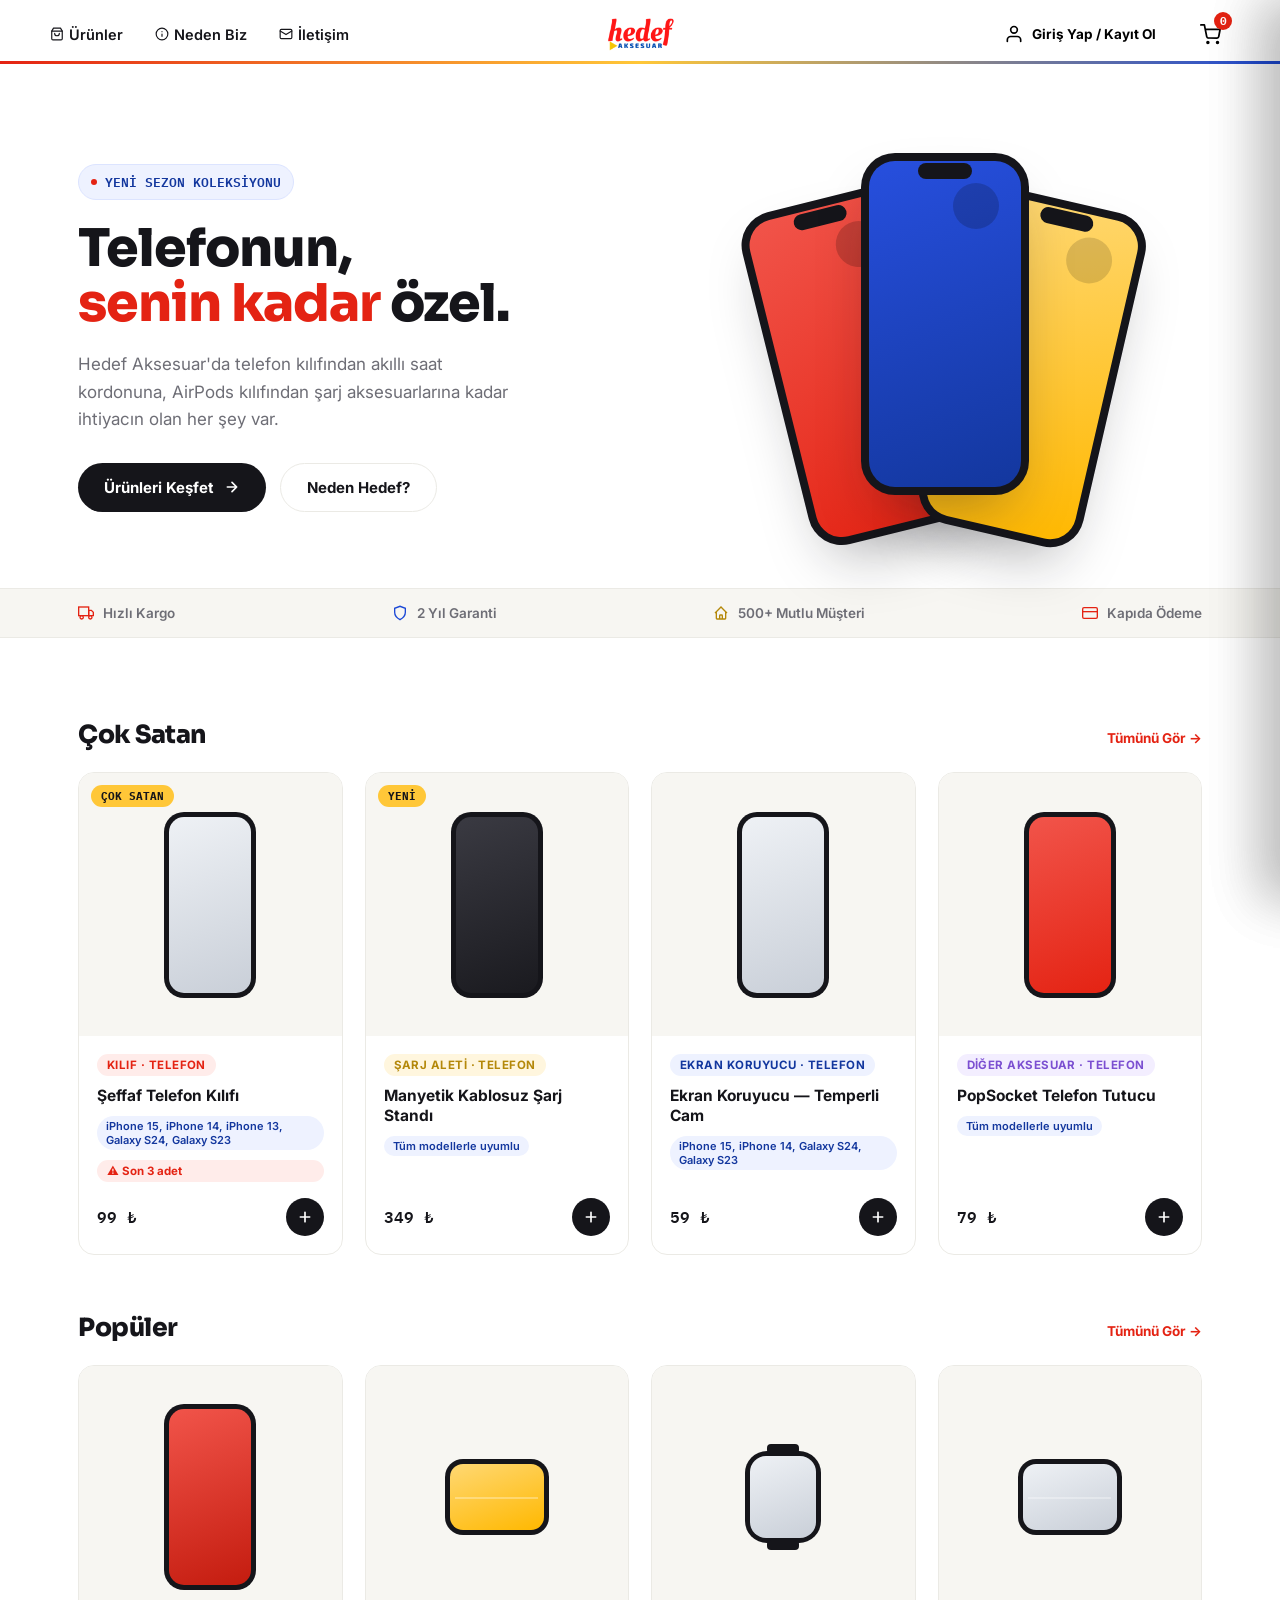
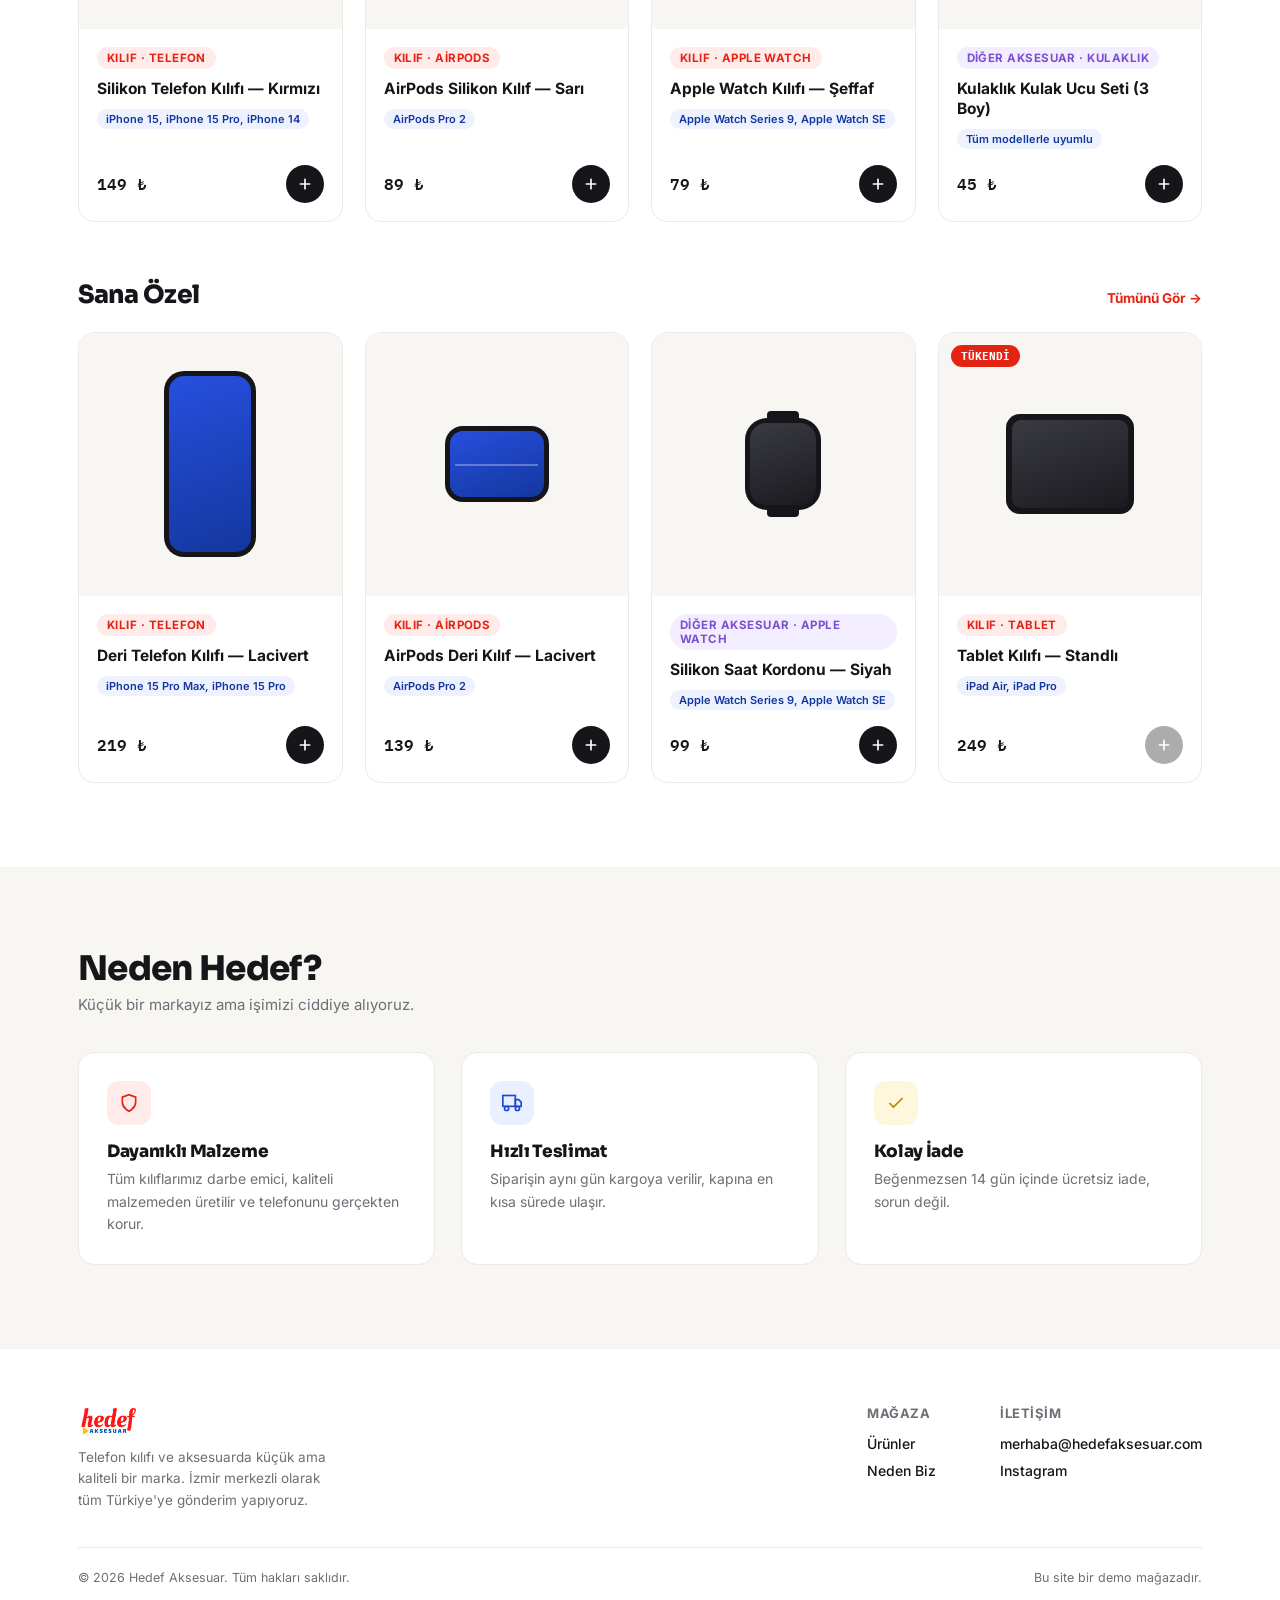
==== hedef-aksesuar-tekdosya.html @ 4c0db8dc "Hedef Aksesuar sitesi - ilk kayit" ====
<!DOCTYPE html>
<html lang="tr">
<head>
<meta charset="UTF-8">
<meta name="viewport" content="width=device-width, initial-scale=1.0">
<title>Hedef Aksesuar — Telefon Kılıfı ve Aksesuar</title>
<link rel="preconnect" href="https://fonts.googleapis.com">
<link rel="preconnect" href="https://fonts.gstatic.com" crossorigin>
<link href="https://fonts.googleapis.com/css2?family=Sora:wght@400;600;700;800&family=Inter:wght@400;500;600&family=IBM+Plex+Mono:wght@500;600&display=swap" rel="stylesheet">
<style>
  :root{
    --bg:#FFFFFF;
    --bg-soft:#F7F6F2;
    --ink:#15151A;
    --muted:#6E6E76;
    --line:#EBEAE5;
    --red:#E42313;
    --red-dark:#C41C0F;
    --blue:#1B48D6;
    --blue-dark:#13379E;
    --yellow:#FFC738;
    --radius:16px;
    --shadow: 0 10px 30px rgba(20,20,25,0.07);
  }
  *{box-sizing:border-box; margin:0; padding:0;}
  html{scroll-behavior:smooth; height:100%;}
  body{
    font-family:'Inter',sans-serif;
    color:var(--ink);
    background:var(--bg);
    -webkit-font-smoothing:antialiased;
    overflow-x:hidden;
    display:flex;
    flex-direction:column;
    min-height:100vh;
  }
  h1,h2,h3,.display{
    font-family:'Sora',sans-serif;
    font-weight:800;
    letter-spacing:-0.02em;
    line-height:1.05;
  }
  .mono{font-family:'IBM Plex Mono',monospace;}
  a{color:inherit; text-decoration:none;}
  img{display:block; max-width:100%;}
  button{font-family:inherit; cursor:pointer; border:none; background:none;}
  .wrap{max-width:1180px; margin:0 auto; padding:0 28px;}
  ::selection{background:var(--yellow); color:var(--ink);}

  /* focus visibility */
  a:focus-visible, button:focus-visible, input:focus-visible{
    outline:2px solid var(--blue);
    outline-offset:3px;
    border-radius:6px;
  }

  @media (prefers-reduced-motion: reduce){
    *{animation-duration:0.001ms !important; transition-duration:0.001ms !important;}
  }

  /* ---------- HEADER ---------- */
  header{
    position:sticky; top:0; z-index:60;
    background:rgba(255,255,255,0.86);
    backdrop-filter:blur(10px);
  }
  header::after{
    content:""; position:absolute; left:0; right:0; bottom:0; height:3px;
    background:linear-gradient(90deg, var(--red), var(--yellow), var(--blue));
    opacity:1; transition:opacity .3s ease; pointer-events:none;
  }
  header.scrolled::after{opacity:.2;}
  .nav{
    display:grid; grid-template-columns:1fr auto 1fr; align-items:center; column-gap:20px;
    padding:14px 0 10px;
  }
  .logo-mark{height:38px; width:auto;}
  .logo-link{display:flex; align-items:center; cursor:pointer; order:2; justify-self:center;}
  .nav-links{
    display:flex; align-items:center; gap:32px; font-weight:600; font-size:14.5px;
    order:1; justify-self:start;
  }
  .nav-links a{position:relative; padding:6px 0; color:var(--ink); display:flex; align-items:center;}
  .nav-links a::after{
    content:""; position:absolute; left:0; right:0; bottom:0; height:2px;
    background:var(--red); transform:scaleX(0); transform-origin:right;
    transition:transform .25s ease;
  }
  .nav-links a:hover::after{transform:scaleX(1); transform-origin:left;}
  .nav-right{display:flex; align-items:center; gap:18px; order:3; justify-self:end;}
  .icon-btn{
    position:relative; display:flex; align-items:center; justify-content:center;
    width:40px; height:40px; border-radius:50%;
    transition:background .2s ease;
  }
  .icon-btn:hover{background:var(--bg-soft);}
  .icon-btn.has-label{width:auto; border-radius:100px; padding:0 16px 0 12px; gap:8px;}
  #accountBtnLabel{font-size:13.5px; font-weight:700; white-space:nowrap;}
  #accountBtnLabel:empty{display:none;}
  .cart-count{
    position:absolute; top:-2px; right:-2px;
    background:var(--red); color:#fff; font-size:11px; font-weight:700;
    min-width:18px; height:18px; border-radius:50%;
    display:flex; align-items:center; justify-content:center;
    font-family:'IBM Plex Mono',monospace;
  }
  .burger{display:none;}

  /* ---------- HERO ---------- */
  .hero{
    padding:64px 0 40px;
    position:relative;
  }
  .hero .wrap{
    display:grid; grid-template-columns:1.05fr 0.95fr; gap:40px; align-items:center;
  }
  .eyebrow{
    display:inline-flex; align-items:center; gap:8px;
    font-family:'IBM Plex Mono',monospace; font-size:12.5px; font-weight:600;
    color:var(--blue-dark); background:#EEF2FF; border:1px solid #DCE4FF;
    padding:6px 12px; border-radius:100px; margin-bottom:22px;
  }
  .eyebrow .dot{width:6px; height:6px; border-radius:50%; background:var(--red);}
  .hero h1{font-size:52px; margin-bottom:20px;}
  .hero h1 .hl{color:var(--red);}
  .hero p.lead{
    font-size:17px; color:var(--muted); max-width:440px; margin-bottom:30px; line-height:1.6;
  }
  .btn{
    display:inline-flex; align-items:center; gap:10px;
    padding:14px 26px; border-radius:100px; font-weight:700; font-size:15px;
    transition:transform .18s ease, box-shadow .18s ease;
  }
  .btn-primary{background:var(--ink); color:#fff;}
  .btn-primary:hover{transform:translateY(-2px); box-shadow:var(--shadow);}
  .btn-ghost{background:transparent; color:var(--ink); border:1.5px solid var(--line);}
  .btn-ghost:hover{border-color:var(--ink);}
  .hero-ctas{display:flex; gap:14px; flex-wrap:wrap;}

  /* Signature: fanned phone mockups */
  .phone-stage{
    position:relative; height:420px; display:flex; align-items:center; justify-content:center;
  }
  .phone{
    position:absolute;
    width:168px; height:342px;
    border-radius:34px;
    background:var(--ink);
    padding:8px;
    box-shadow:0 30px 60px -20px rgba(20,20,25,0.35);
    transition:transform .4s ease;
  }
  .phone .screen{
    width:100%; height:100%; border-radius:26px;
    display:flex; align-items:center; justify-content:center;
    position:relative; overflow:hidden;
  }
  .phone .notch{
    position:absolute; top:10px; left:50%; transform:translateX(-50%);
    width:54px; height:16px; background:var(--ink); border-radius:10px; z-index:2;
  }
  .phone .cam{
    position:absolute; width:46px; height:46px; border-radius:50%;
    top:22px; right:22px;
  }
  .phone-1{transform:rotate(-14deg) translate(-92px, 6px); z-index:1;}
  .phone-2{transform:rotate(0deg) translate(0,-14px); z-index:3;}
  .phone-3{transform:rotate(13deg) translate(92px, 10px); z-index:1;}
  .phone-stage:hover .phone-1{transform:rotate(-18deg) translate(-100px, 0px);}
  .phone-stage:hover .phone-3{transform:rotate(17deg) translate(100px, 4px);}
  .p1 .screen{background:linear-gradient(160deg,#F1544A,var(--red));}
  .p2 .screen{background:linear-gradient(160deg,#274FDE,var(--blue-dark));}
  .p3 .screen{background:linear-gradient(160deg,#FFD873,#FFB800);}
  .p1 .cam{background:rgba(0,0,0,0.18);}
  .p2 .cam{background:rgba(0,0,0,0.18);}
  .p3 .cam{background:rgba(0,0,0,0.14);}

  /* ---------- STRIP ---------- */
  .strip{
    border-top:1px solid var(--line); border-bottom:1px solid var(--line);
    background:var(--bg-soft);
  }
  .strip .wrap{
    display:flex; justify-content:space-between; padding:16px 28px; flex-wrap:wrap; gap:12px;
  }
  .strip-item{
    display:flex; align-items:center; gap:9px; font-size:13.5px; font-weight:600; color:var(--muted);
  }
  .strip-item svg{flex-shrink:0;}
  .strip-item:nth-child(1) svg{color:var(--red);}
  .strip-item:nth-child(2) svg{color:var(--blue);}
  .strip-item:nth-child(3) svg{color:#B4880A;}
  .strip-item:nth-child(4) svg{color:var(--red);}

  /* ---------- PRODUCTS ---------- */
  .section{padding:84px 0;}
  .section-head{
    display:flex; justify-content:space-between; align-items:flex-end; margin-bottom:38px; gap:20px; flex-wrap:wrap;
  }
  .section-head h2{font-size:34px;}
  .section-head p{color:var(--muted); font-size:15px; max-width:420px; margin-top:8px;}

  .featured-row{margin-bottom:60px;}
  .featured-row:last-child{margin-bottom:0;}
  .featured-row-head{
    display:flex; justify-content:space-between; align-items:baseline; margin-bottom:24px;
  }
  .featured-row-head h2{font-size:25px;}
  .see-all-btn{
    font-weight:700; font-size:13.5px; color:var(--red); white-space:nowrap; transition:opacity .15s ease;
  }
  .see-all-btn:hover{opacity:0.7;}

  .filter-open-btn{
    display:inline-flex; align-items:center; gap:8px; padding:11px 20px; border-radius:100px;
    border:1.5px solid var(--line); background:#fff; font-weight:700; font-size:13.5px; color:var(--ink);
    transition:all .18s ease; white-space:nowrap;
  }
  .filter-open-btn:hover{border-color:var(--ink);}
  .filter-open-btn.active{border-color:var(--red); color:var(--red);}
  .filter-badge{
    background:var(--red); color:#fff; font-size:10.5px; font-weight:700; min-width:16px; height:16px;
    border-radius:50%; display:flex; align-items:center; justify-content:center; padding:0 3px;
  }

  .filter-section-label{
    font-size:12px; font-weight:700; color:var(--muted); text-transform:uppercase; letter-spacing:.04em;
    margin:22px 0 12px;
  }
  .filter-section-label:first-child{margin-top:0;}
  .chip-row{display:flex; flex-wrap:wrap; gap:9px;}
  .chip{
    padding:9px 16px; border-radius:100px; border:1.5px solid var(--line); font-size:13px; font-weight:600;
    color:var(--ink); transition:all .15s ease; background:#fff;
  }
  .chip:hover{border-color:var(--red);}
  .chip.active{background:var(--red); color:#fff; border-color:var(--red);}

  .compat-badge{
    font-size:11px; font-weight:600; color:var(--blue-dark); background:#EEF2FF;
    padding:3px 9px; border-radius:100px; display:inline-block; width:fit-content;
  }

  .grid-empty{
    grid-column:1/-1; text-align:center; padding:60px 20px; color:var(--muted);
    display:flex; flex-direction:column; align-items:center; gap:14px;
  }
  .grid-empty svg{color:var(--line);}
  .grid-empty p{font-size:14.5px; max-width:280px;}
  .grid-empty button{
    font-weight:700; font-size:13.5px; color:var(--red); text-decoration:underline;
  }

  .shop-layout{
    display:grid; grid-template-columns:240px 1fr; gap:32px; align-items:start; margin-top:30px;
  }
  .pagination{
    display:flex; align-items:center; justify-content:center; gap:8px; margin-top:48px; flex-wrap:wrap;
  }
  .page-btn{
    min-width:38px; height:38px; padding:0 8px; border-radius:100px; border:1.5px solid var(--line);
    background:#fff; color:var(--ink); font-weight:700; font-size:13.5px; font-family:'IBM Plex Mono',monospace;
    display:flex; align-items:center; justify-content:center; transition:all .15s ease;
  }
  .page-btn:hover:not(:disabled){border-color:var(--ink);}
  .page-btn.active{background:var(--red); color:#fff; border-color:var(--red); cursor:default;}
  .page-btn:disabled{opacity:.35; cursor:not-allowed;}
  .page-dots{color:var(--muted); font-size:13px; padding:0 6px; font-family:'IBM Plex Mono',monospace;}
  .cat-sidebar{
    border:1px solid var(--line); border-radius:var(--radius); padding:6px;
    position:sticky; top:88px;
  }
  .cat-all-btn{
    display:block; width:100%; text-align:left; padding:14px 14px; font-weight:700; font-size:14px;
    border-bottom:1px solid var(--line); border-radius:10px 10px 0 0;
  }
  .cat-all-btn:hover{color:var(--red);}
  .cat-all-btn.active{color:var(--red);}
  .cat-group{border-bottom:1px solid var(--line);}
  .cat-group:last-child{border-bottom:none;}
  .cat-group-head{
    display:flex; align-items:center; justify-content:space-between; width:100%;
    padding:14px 14px; font-weight:700; font-size:14px; text-align:left; transition:color .15s ease;
  }
  .cat-group-head:hover{color:var(--red);}
  .cat-group-head svg{transition:transform .2s ease; flex-shrink:0; color:var(--muted);}
  .cat-group.open .cat-group-head svg{transform:rotate(180deg);}
  .cat-group.brand-active .cat-group-head{color:var(--red);}
  .cat-subs{max-height:0; overflow:hidden; transition:max-height .28s ease;}
  .cat-group.open .cat-subs{max-height:280px;}
  .cat-sub-item{
    display:block; width:100%; text-align:left; padding:9px 14px 9px 26px; font-size:13.5px;
    color:var(--muted); transition:all .15s ease;
  }
  .cat-sub-item:hover{color:var(--ink); background:var(--bg-soft);}
  .cat-sub-item.active{color:var(--red); font-weight:700; background:#FFECEA;}

  .grid{
    display:grid; grid-template-columns:repeat(3, 1fr); gap:22px;
  }
  .featured-grid{grid-template-columns:repeat(4, 1fr);}

  /* ---------- ADMIN PANEL ---------- */
  .admin-login-screen{
    min-height:100vh; display:flex; align-items:center; justify-content:center; background:var(--bg-soft);
  }
  .admin-login-card{
    background:#fff; border:1px solid var(--line); border-radius:var(--radius); padding:36px;
    width:340px; max-width:90vw; box-shadow:var(--shadow); text-align:center;
  }
  .admin-login-card h2{font-size:22px; margin-bottom:10px;}
  .admin-login-card p{font-size:13.5px; color:var(--muted); margin-bottom:18px;}
  .admin-input{
    width:100%; padding:12px 14px; border-radius:10px; border:1.5px solid var(--line);
    font-family:inherit; font-size:14px; color:var(--ink); background:#fff;
  }
  .admin-input:focus{outline:none; border-color:var(--ink);}

  .admin-topbar{
    background:var(--ink); color:#fff; padding:18px 0; margin-bottom:28px;
  }
  .admin-topbar-inner{display:flex; justify-content:space-between; align-items:center;}
  .admin-title{font-family:'Sora',sans-serif; font-weight:700; font-size:18px;}
  .admin-title span{font-weight:400; color:#a7a7b0; font-size:14px; margin-left:8px;}
  .admin-topbar .btn-ghost{border-color:rgba(255,255,255,0.3); color:#fff;}
  .admin-topbar .btn-ghost:hover{border-color:#fff;}

  .admin-tabs{
    display:flex; gap:10px; flex-wrap:wrap; margin-bottom:28px; border-bottom:1px solid var(--line); padding-bottom:16px;
  }
  .admin-tab-btn{
    display:inline-flex; align-items:center; gap:7px;
    padding:11px 18px; border-radius:100px; font-weight:600; font-size:14px; color:var(--muted);
    border:1.5px solid var(--line); transition:all .15s ease;
  }
  .admin-tab-btn:hover{color:var(--ink); border-color:var(--ink);}
  .admin-tab-btn.active{background:var(--ink); color:#fff; border-color:var(--ink);}

  .admin-panel{padding-bottom:60px;}
  .admin-panel-head{display:flex; justify-content:space-between; align-items:center; margin-bottom:20px;}
  .admin-panel-head h3{font-size:20px;}
  .muted-count{color:var(--muted); font-weight:500; font-size:14px;}
  .muted-note{color:var(--muted); font-size:14px; margin-bottom:16px; line-height:1.65;}

  .stat-grid{display:grid; grid-template-columns:repeat(4,1fr); gap:18px; margin-bottom:28px;}
  .stat-card{
    background:#fff; border:1px solid var(--line); border-radius:var(--radius); padding:22px;
    position:relative; overflow:hidden;
  }
  .stat-card::before{content:""; position:absolute; top:0; left:0; right:0; height:4px; background:var(--line);}
  .stat-card:nth-child(1)::before{background:var(--blue);}
  .stat-card:nth-child(2)::before{background:var(--yellow);}
  .stat-card:nth-child(3)::before{background:var(--red);}
  .stat-card.warn::before{background:var(--red);}
  .stat-card .stat-label{font-size:13px; color:var(--muted); font-weight:600; text-transform:uppercase; letter-spacing:.03em;}
  .stat-card .stat-value{font-family:'IBM Plex Mono',monospace; font-size:31px; font-weight:600; margin-top:8px;}
  .stat-card.warn .stat-value{color:var(--red);}

  .admin-card{
    background:#fff; border:1px solid var(--line); border-radius:var(--radius); padding:26px; margin-bottom:22px;
  }
  .admin-card h3{font-size:18px; margin-bottom:16px;}
  .admin-two-col{display:grid; grid-template-columns:1fr 1fr; gap:22px;}

  .admin-table-wrap{overflow-x:auto;}

  .stock-card{
    background:#fff; border:1px solid var(--line); border-radius:14px; padding:16px 18px; margin-bottom:12px;
    transition:border-color .15s ease;
  }
  .stock-card:hover{border-color:#DCE4FF;}
  .stock-card-head{display:flex; align-items:center; gap:14px; flex-wrap:wrap;}
  .stock-card-head.clickable{cursor:pointer;}
  .stock-card-thumb{
    width:42px; height:42px; border-radius:9px; background:var(--bg-soft); display:flex; align-items:center;
    justify-content:center; overflow:hidden; font-size:18px; flex-shrink:0;
  }
  .stock-card-thumb img{width:100%; height:100%; object-fit:cover;}
  .stock-card-name{font-weight:700; font-size:14px; flex:1; min-width:160px;}
  .stock-chevron{color:var(--muted); transition:transform .2s ease; flex-shrink:0;}
  .stock-chevron.open{transform:rotate(180deg); color:var(--blue);}
  .stock-variant-section{
    max-height:0; overflow:hidden; transition:max-height .3s ease;
    margin-top:0; padding-top:0; border-top:none;
  }
  .stock-variant-section.open{max-height:1400px; margin-top:16px; padding-top:16px; border-top:1px solid var(--line);}
  .stock-grid-wrap{display:grid; grid-template-columns:1fr 1fr; gap:24px;}
  .stock-grid-block{min-width:0;}
  .stock-variant-group-label{font-size:12px; font-weight:700; color:var(--ink); margin:0 0 10px;}
  .stock-grid{background:var(--bg-soft); border-radius:10px; padding:6px 12px;}
  .stock-grid-row{
    display:grid; grid-template-columns:1fr auto 64px; align-items:center; gap:10px;
    padding:9px 0; border-bottom:1px solid var(--line);
  }
  .stock-grid-row:last-child{border-bottom:none;}
  .stock-grid-label{display:flex; align-items:center; gap:8px; font-size:13.5px; font-weight:600;}
  .stock-grid-label .tag-chip-dot{width:12px; height:12px; border-radius:50%; flex-shrink:0; border:1px solid rgba(0,0,0,.1);}
  .stock-grid-input{
    width:64px; padding:6px 8px; border-radius:8px; border:1.5px solid var(--line); font-family:'IBM Plex Mono',monospace;
    font-size:13px; text-align:center; background:#fff; transition:border-color .15s ease;
  }
  .stock-grid-input:focus{outline:none; border-color:var(--blue);}
  @media (max-width:700px){ .stock-grid-wrap{grid-template-columns:1fr;} }
  .stock-matrix-wrap{overflow-x:auto; background:var(--bg-soft); border-radius:10px; padding:4px 12px;}
  .stock-matrix{border-collapse:collapse; width:100%; font-size:13px;}
  .stock-matrix th, .stock-matrix td{padding:9px 10px; border-bottom:1px solid var(--line); text-align:center; white-space:nowrap;}
  .stock-matrix th{color:var(--muted); font-weight:700; font-size:11px; text-transform:uppercase; letter-spacing:.03em;}
  .stock-matrix td:first-child, .stock-matrix th:first-child{text-align:left; position:sticky; left:0; background:var(--bg-soft); font-weight:700; font-size:13.5px;}
  .stock-matrix tbody tr:last-child td{border-bottom:none;}
  .stock-matrix tfoot td{font-weight:700; border-top:1.5px solid var(--line); border-bottom:none; padding-top:11px;}
  .stock-matrix-input{
    width:60px; padding:6px 6px; border-radius:8px; border:1.5px solid var(--line); font-family:'IBM Plex Mono',monospace;
    font-size:12.5px; text-align:center; background:#fff; transition:border-color .15s ease;
  }
  .stock-matrix-input:focus{outline:none; border-color:var(--blue);}
  .stock-col-dot{width:10px; height:10px; border-radius:50%; display:inline-block; margin-right:6px; border:1px solid rgba(0,0,0,.1); vertical-align:-1px;}
  .stock-matrix-note{font-size:12.5px; color:var(--muted); margin-top:10px;}
  .admin-table{width:100%; border-collapse:collapse; font-size:14.5px;}
  .admin-table th{
    text-align:left; padding:12px; color:var(--muted); font-weight:700; font-size:12px;
    text-transform:uppercase; letter-spacing:.03em; border-bottom:1.5px solid var(--line); white-space:nowrap;
  }
  .admin-table td{padding:14px 12px; border-bottom:1px solid var(--line); vertical-align:middle;}
  .admin-thumb{
    width:44px; height:44px; border-radius:8px; background:var(--bg-soft); display:flex; align-items:center; justify-content:center; overflow:hidden; font-size:18px;
  }
  .admin-thumb img{width:100%; height:100%; object-fit:cover;}
  .admin-action-btn{
    display:inline-flex; align-items:center; gap:5px; padding:8px 13px; border-radius:8px; font-size:13px; font-weight:700;
    border:1.5px solid var(--line); color:var(--ink); margin-right:6px; background:#fff; white-space:nowrap;
  }
  .admin-action-btn:hover{border-color:var(--ink); background:var(--bg-soft);}
  .admin-action-btn.danger{color:var(--red); border-color:#FFD4CE;}
  .admin-action-btn.danger:hover{background:#FFECEA; border-color:var(--red);}
  .admin-btn-icon{
    width:30px; height:30px; border-radius:8px; display:inline-flex; align-items:center; justify-content:center;
    border:1.5px solid var(--line); color:var(--muted); transition:all .15s ease; margin-right:4px;
  }
  .admin-btn-icon:hover{border-color:var(--ink); color:var(--ink);}
  .admin-btn-icon.danger:hover{border-color:var(--red); color:var(--red); background:#FFECEA;}
  .qty-inline{display:flex; align-items:center; gap:6px;}
  .qty-inline .qty-btn{width:24px; height:24px; border-radius:6px; border:1.5px solid var(--line);}
  .stock-badge{
    font-family:'IBM Plex Mono',monospace; font-weight:600; font-size:12.5px; padding:3px 9px; border-radius:100px;
  }
  .stock-ok{background:#EAF7EC; color:#1E7B34;}
  .stock-low{background:#FFF6DE; color:#B4880A;}
  .stock-out{background:#FFECEA; color:var(--red);}
  .warn-badge{
    display:inline-flex; align-items:center; gap:5px; font-size:11.5px; font-weight:700; color:var(--red);
    background:#FFECEA; padding:4px 10px; border-radius:100px;
  }

  .admin-form-row{display:flex; gap:10px; margin-top:14px; flex-wrap:wrap;}
  .admin-form-row .admin-input{flex:1; min-width:140px;}
  .admin-form{
    background:var(--bg-soft); border:1px solid var(--line); border-radius:var(--radius); padding:24px; margin-bottom:22px;
  }
  .admin-form-grid{display:grid; grid-template-columns:1fr 1fr; gap:14px; margin-bottom:14px;}
  .admin-form label{font-size:12.5px; font-weight:700; color:var(--muted); display:block; margin-bottom:6px; text-transform:uppercase; letter-spacing:.03em;}
  .admin-form-actions{display:flex; gap:10px; margin-top:6px;}

  .tag-input-box{
    border:1.5px solid var(--line); border-radius:10px; padding:10px 12px; background:#fff;
  }
  .tag-chip-row{display:flex; flex-wrap:wrap; gap:8px;}
  .tag-chip-row:not(:empty){margin-bottom:8px;}
  .tag-chip{
    display:inline-flex; align-items:center; gap:7px; background:var(--bg-soft); border-radius:100px;
    padding:6px 6px 6px 13px; font-size:13px; font-weight:600;
  }
  .tag-chip-dot{width:12px; height:12px; border-radius:50%; border:1px solid rgba(0,0,0,.12); flex-shrink:0;}
  .tag-chip button{
    width:19px; height:19px; border-radius:50%; display:flex; align-items:center; justify-content:center;
    color:var(--muted); font-size:11px; transition:all .15s ease;
  }
  .tag-chip button:hover{background:var(--red); color:#fff;}
  .variant-chip{gap:6px;}
  .model-chip-added{background:#EEF2FF; border:1px solid #DCE4FF;}
  .model-chip-available{background:#fff;}
  .model-chip-available:hover{background:var(--bg-soft); border-color:var(--ink);}
  .model-stock-input{display:inline-flex; align-items:center;}
  .model-stock-input input{
    width:46px; padding:3px 5px; border-radius:6px; border:1px solid var(--line); font-size:11.5px;
    font-family:'IBM Plex Mono',monospace; text-align:center; background:#fff;
  }
  .model-stock-input input:focus{outline:none; border-color:var(--blue);}
  .variant-photo-btn{
    width:22px; height:22px; border-radius:50%; display:inline-flex; align-items:center; justify-content:center;
    color:var(--muted); font-size:11px; transition:all .15s ease; background:transparent;
  }
  .variant-photo-btn:hover{background:var(--blue); color:#fff;}
  .variant-photo-btn.has-photo{background:#EAF7EC; color:#1E7B34;}
  .variant-photo-btn.has-photo:hover{background:var(--blue); color:#fff;}

  .barcode-grid{display:flex; flex-wrap:wrap; gap:14px;}
  .barcode-card{
    border:1.5px solid var(--line); border-radius:12px; padding:12px 14px; background:#fff;
    display:flex; flex-direction:column; align-items:center; gap:8px; min-width:180px;
  }
  .barcode-label{font-size:12px; font-weight:700; color:var(--ink); text-align:center;}
  .barcode-manual-tag{
    display:inline-block; font-size:10px; font-weight:700; color:#1E7B34; background:#EAF7EC;
    padding:2px 7px; border-radius:100px; text-transform:uppercase; letter-spacing:.02em;
  }
  .tag-input-field{
    width:100%; border:none; outline:none; font-family:inherit; font-size:14.5px; padding:4px 2px; background:transparent;
  }

  .category-row, .brand-row, .tier-row, .dealer-row{
    display:flex; align-items:center; justify-content:space-between; padding:14px 0; border-bottom:1px solid var(--line); font-size:14.5px;
  }
  .category-row:last-child, .brand-row:last-child, .tier-row:last-child, .dealer-row:last-child{border-bottom:none;}
  .brand-models{padding:10px 0 4px 4px; margin-top:10px; border-top:1px dashed var(--line);}
  .brand-model-chip{
    display:inline-flex; align-items:center; gap:6px; background:var(--bg-soft); border-radius:100px;
    padding:6px 6px 6px 13px; font-size:12.5px; margin:4px 7px 4px 0; font-weight:600;
  }
  .chip-remove-btn{
    width:18px; height:18px; border-radius:50%; display:inline-flex; align-items:center; justify-content:center;
    color:var(--muted); font-size:11px; transition:all .15s ease;
  }
  .chip-remove-btn:hover{background:var(--red); color:#fff;}


  .order-card{border:1px solid var(--line); border-radius:14px; padding:18px; margin-bottom:14px;}
  .order-head{display:flex; justify-content:space-between; align-items:flex-start; margin-bottom:14px; flex-wrap:wrap; gap:8px;}
  .order-id{font-family:'IBM Plex Mono',monospace; font-weight:700; font-size:14px;}
  .order-customer{font-size:13px; color:var(--muted); margin-top:3px;}
  .order-items{font-size:13px; color:var(--muted); margin-bottom:14px;}
  .status-stepper{display:flex; align-items:center; gap:6px; flex-wrap:wrap;}
  .status-step{
    padding:7px 14px; border-radius:100px; font-size:12px; font-weight:700; border:1.5px solid var(--line); color:var(--muted);
    cursor:pointer; transition:all .15s ease;
  }
  .status-step.done{background:var(--ink); color:#fff; border-color:var(--ink);}
  .status-step.current{background:var(--red); color:#fff; border-color:var(--red);}

  @media (max-width:900px){
    .stat-grid{grid-template-columns:repeat(2,1fr);}
    .admin-two-col{grid-template-columns:1fr;}
    .admin-form-grid{grid-template-columns:1fr;}
  }

  /* ---------- AUTH / PROFILE ---------- */
  .auth-tabs{display:flex; gap:8px;}
  #profileView label{font-size:12px; font-weight:700; color:var(--muted); text-transform:uppercase; letter-spacing:.03em; display:block; margin-bottom:6px;}

  .profile-header{display:flex; align-items:center; gap:20px; margin-bottom:32px; padding-bottom:26px; border-bottom:1px solid var(--line);}
  .profile-avatar{
    width:76px; height:76px; border-radius:50%; background:linear-gradient(135deg, #FFE8D6, #FFF6DE); display:flex; align-items:center; justify-content:center;
    overflow:hidden; font-size:27px; font-weight:700; color:var(--red); position:relative; flex-shrink:0; font-family:'Sora',sans-serif;
  }
  .profile-avatar img{width:100%; height:100%; object-fit:cover;}
  .profile-avatar-edit{
    position:absolute; bottom:-2px; right:-2px; width:26px; height:26px; border-radius:50%; background:var(--ink); color:#fff;
    display:flex; align-items:center; justify-content:center; cursor:pointer; border:2px solid #fff;
  }
  .profile-name{font-family:'Sora',sans-serif; font-size:21px; font-weight:800;}
  .profile-role-badge{display:inline-block; margin-top:6px; font-size:12px; font-weight:700; padding:4px 11px; border-radius:100px; background:var(--bg-soft); color:var(--muted);}
  .profile-role-badge.admin{background:#FFECEA; color:var(--red);}

  .profile-layout{display:grid; grid-template-columns:230px 1fr; gap:36px; align-items:start;}
  .profile-menu{display:flex; flex-direction:column; gap:3px;}
  .profile-menu-item{
    display:flex; align-items:center; gap:11px; padding:12px 14px; border-radius:10px; font-size:14.5px; font-weight:600;
    color:var(--muted); text-align:left; width:100%; transition:all .15s ease;
  }
  .profile-menu-item:hover{background:var(--bg-soft); color:var(--ink);}
  .profile-menu-item.active{background:var(--ink); color:#fff;}
  .profile-menu-item svg{flex-shrink:0;}
  .profile-menu-item.admin-mode-item{color:var(--red); margin-top:12px; border-top:1px solid var(--line); padding-top:18px; border-radius:0;}

  .profile-section-title{font-size:19px; font-weight:800; margin-bottom:6px; font-family:'Sora',sans-serif;}
  .profile-section-sub{font-size:13.5px; color:var(--muted); margin-bottom:20px;}
  .order-mini{border:1px solid var(--line); border-radius:14px; padding:16px 18px; margin-bottom:12px;}
  .order-mini-head{display:flex; justify-content:space-between; align-items:center; margin-bottom:8px; flex-wrap:wrap; gap:6px;}
  .order-mini-id{font-family:'IBM Plex Mono',monospace; font-weight:700; font-size:13.5px;}
  .order-status-pill{font-size:11.5px; font-weight:700; padding:4px 11px; border-radius:100px; background:var(--bg-soft); color:var(--ink);}
  .coupon-card{
    border:1.5px dashed var(--line); border-radius:12px; padding:16px 18px; margin-bottom:12px;
    display:flex; justify-content:space-between; align-items:center; flex-wrap:wrap; gap:10px;
  }
  .coupon-code{font-family:'IBM Plex Mono',monospace; font-weight:700; font-size:15px; color:var(--red);}
  .message-card{border-bottom:1px solid var(--line); padding:15px 0;}
  .message-card:last-child{border-bottom:none;}
  .session-row{display:flex; justify-content:space-between; align-items:center; padding:13px 0; border-bottom:1px solid var(--line); flex-wrap:wrap; gap:8px;}
  .session-row:last-child{border-bottom:none;}
  .address-card{border:1px solid var(--line); border-radius:12px; padding:16px 18px; margin-bottom:12px;}
  .account-tabs-mini{display:flex; gap:8px; margin-bottom:18px; flex-wrap:wrap;}

  @media (max-width:800px){
    .profile-layout{grid-template-columns:1fr;}
    .profile-menu{flex-direction:row; overflow-x:auto; gap:6px; padding-bottom:10px; -webkit-overflow-scrolling:touch;}
    .profile-menu-item{white-space:nowrap; flex-shrink:0;}
    .profile-menu-item.admin-mode-item{margin-top:0; border-top:none; padding-top:12px; border-left:1px solid var(--line); border-radius:10px; padding-left:18px;}
  }

  /* ---------- PRODUCT DETAIL PAGE ---------- */
  .card{cursor:pointer;}
  .pd-layout{display:grid; grid-template-columns:1fr 1fr; gap:56px; align-items:start;}
  .pd-media{
    background:var(--bg-soft); display:flex; align-items:center; justify-content:center; padding:60px;
    border-radius:24px; min-height:420px; overflow:hidden;
  }
  .pd-media img{width:100%; height:100%; object-fit:cover; border-radius:18px;}
  .pd-media .mini-phone, .pd-media .mini-watch, .pd-media .mini-airpods, .pd-media .mini-tablet{transform:scale(2.1);}
  .pd-info{padding-top:6px;}
  .pd-cat{font-size:12.5px; color:var(--blue-dark); font-weight:700; text-transform:uppercase; letter-spacing:.03em;}
  .pd-name{font-size:30px; font-weight:800; margin:10px 0 14px; font-family:'Sora',sans-serif; line-height:1.2;}
  .pd-price{font-family:'IBM Plex Mono',monospace; font-size:27px; font-weight:600; margin-bottom:8px;}
  .pd-section-label{font-size:12px; font-weight:700; color:var(--muted); text-transform:uppercase; letter-spacing:.03em; margin:24px 0 12px;}
  .pd-color-row{display:flex; gap:10px; flex-wrap:wrap;}
  .pd-color-chip{display:flex; align-items:center; gap:8px; padding:9px 16px; border-radius:100px; border:1.5px solid var(--line); font-size:13.5px; font-weight:600; background:#fff;}
  .pd-color-chip.active{border-color:var(--ink); background:var(--bg-soft);}
  .pd-color-dot{width:14px; height:14px; border-radius:50%; border:1px solid rgba(0,0,0,0.12); flex-shrink:0;}
  .pd-model-chip{padding:9px 16px; border-radius:100px; border:1.5px solid var(--line); font-size:13.5px; font-weight:600; background:#fff;}
  .pd-model-chip.active{background:var(--ink); color:#fff; border-color:var(--ink);}
  .pd-qty-row{display:flex; align-items:center; gap:16px; margin:10px 0 26px;}
  .pd-qty-row .qty-btn{width:34px; height:34px; border-radius:9px;}
  .pd-add-btn{width:100%; justify-content:center; padding:16px; max-width:340px;}
  .pd-stock-note{font-size:13px; color:var(--muted); margin-top:14px;}
  @media (max-width:800px){
    .pd-layout{grid-template-columns:1fr; gap:28px;}
    .pd-media{padding:36px; min-height:280px;}
    .pd-name{font-size:24px;}
  }
  .card{
    background:var(--bg); border:1px solid var(--line); border-radius:var(--radius);
    overflow:hidden; display:flex; flex-direction:column;
    transition:transform .22s ease, box-shadow .22s ease;
    opacity:0; transform:translateY(14px); animation:rise .5s ease forwards;
  }
  @keyframes rise{to{opacity:1; transform:translateY(0);}}
  .card:hover{transform:translateY(-4px); box-shadow:var(--shadow);}
  .card-media{
    aspect-ratio:1/1; background:var(--bg-soft); display:flex; align-items:center; justify-content:center;
    position:relative;
  }
  .card-media .mini-phone{
    width:92px; height:186px; border-radius:20px; background:var(--ink); padding:5px;
  }
  .card-media .mini-phone .mscreen{width:100%; height:100%; border-radius:15px;}
  .card-media .mini-watch{
    width:76px; height:92px; border-radius:22px; background:var(--ink); padding:5px; position:relative;
  }
  .card-media .mini-watch::before, .card-media .mini-watch::after{
    content:""; position:absolute; left:50%; transform:translateX(-50%);
    width:32px; height:10px; background:var(--ink); border-radius:4px;
  }
  .card-media .mini-watch::before{top:-7px;}
  .card-media .mini-watch::after{bottom:-7px;}
  .card-media .mini-watch .mscreen{width:100%; height:100%; border-radius:16px;}
  .card-media .mini-airpods{
    width:104px; height:76px; border-radius:18px; background:var(--ink); padding:5px;
  }
  .card-media .mini-airpods .mscreen{
    width:100%; height:100%; border-radius:13px; position:relative; overflow:hidden;
  }
  .card-media .mini-airpods .mscreen::after{
    content:""; position:absolute; left:6%; right:6%; top:50%; height:2px; background:rgba(255,255,255,0.3);
  }
  .card-media .mini-tablet{
    width:128px; height:100px; border-radius:14px; background:var(--ink); padding:6px;
  }
  .card-media .mini-tablet .mscreen{width:100%; height:100%; border-radius:9px;}
  .tag{
    position:absolute; top:12px; left:12px; background:var(--yellow); color:var(--ink);
    font-size:11px; font-weight:700; padding:4px 10px; border-radius:100px;
    font-family:'IBM Plex Mono',monospace;
  }
  .card-body{padding:18px; display:flex; flex-direction:column; gap:10px; flex:1;}
  .card-cat{font-size:11.5px; font-weight:700; color:var(--blue-dark); text-transform:uppercase; letter-spacing:.04em;}
  .card-name{font-size:15.5px; font-weight:700; line-height:1.3;}
  .card-bottom{display:flex; align-items:center; justify-content:space-between; margin-top:auto; padding-top:6px;}
  .price{font-family:'IBM Plex Mono',monospace; font-weight:600; font-size:16px;}
  .add-btn{
    width:38px; height:38px; border-radius:50%; background:var(--ink); color:#fff;
    display:flex; align-items:center; justify-content:center; transition:background .18s ease, transform .18s ease;
  }
  .add-btn:hover{background:var(--red); transform:scale(1.06);}

  /* ---------- ABOUT / WHY ---------- */
  .why{background:var(--bg-soft);}
  .why-grid{display:grid; grid-template-columns:repeat(3,1fr); gap:26px; margin-top:38px;}
  .why-card{
    background:var(--bg); border:1px solid var(--line); border-radius:var(--radius); padding:28px;
  }
  .why-icon{
    width:44px; height:44px; border-radius:12px; display:flex; align-items:center; justify-content:center;
    margin-bottom:18px;
  }
  .why-card:nth-child(1) .why-icon{background:#FFECEA; color:var(--red);}
  .why-card:nth-child(2) .why-icon{background:#EAF0FF; color:var(--blue);}
  .why-card:nth-child(3) .why-icon{background:#FFF6DE; color:#B4880A;}
  .why-card h3{font-size:17px; margin-bottom:8px;}
  .why-card p{font-size:14px; color:var(--muted); line-height:1.6;}

  /* ---------- FOOTER ---------- */
  footer{padding:56px 0 30px; margin-top:auto;}
  .footer-top{
    display:flex; justify-content:space-between; align-items:flex-start; flex-wrap:wrap; gap:32px; padding-bottom:36px;
  }
  .foot-brand p{color:var(--muted); font-size:13.5px; margin-top:10px; max-width:260px; line-height:1.6;}
  .foot-cols{display:flex; gap:64px; flex-wrap:wrap;}
  .foot-col h4{font-size:13px; margin-bottom:14px; color:var(--muted); text-transform:uppercase; letter-spacing:.04em;}
  .foot-col a{display:block; font-size:14px; margin-bottom:10px; font-weight:500;}
  .foot-col a:hover{color:var(--red);}
  .foot-bottom{
    border-top:1px solid var(--line); padding-top:22px; display:flex; justify-content:space-between;
    font-size:12.5px; color:var(--muted); flex-wrap:wrap; gap:10px;
  }

  /* ---------- CART DRAWER ---------- */
  .overlay{
    position:fixed; inset:0; background:rgba(15,15,20,0.4); backdrop-filter:blur(2px);
    opacity:0; pointer-events:none; transition:opacity .25s ease; z-index:90;
  }
  .overlay.open{opacity:1; pointer-events:auto;}
  .drawer{
    position:fixed; top:0; right:0; height:100%; width:400px; max-width:92vw;
    background:#fff; z-index:95; transform:translateX(100%); transition:transform .32s cubic-bezier(.2,.8,.2,1);
    display:flex; flex-direction:column; box-shadow:-20px 0 50px rgba(0,0,0,0.15);
  }
  .drawer.open{transform:translateX(0);}
  .drawer-head{
    display:flex; justify-content:space-between; align-items:center; padding:22px 24px; border-bottom:1px solid var(--line);
  }
  .drawer-head h3{font-size:19px;}
  .drawer-items{flex:1; overflow-y:auto; padding:10px 24px;}
  .drawer-empty{
    display:flex; flex-direction:column; align-items:center; justify-content:center; height:100%;
    text-align:center; color:var(--muted); gap:12px; padding:40px;
  }
  .cart-row{
    display:flex; gap:14px; padding:16px 0; border-bottom:1px solid var(--line);
  }
  .cart-thumb{
    width:56px; height:56px; border-radius:10px; flex-shrink:0;
    display:flex; align-items:center; justify-content:center;
  }
  .cart-thumb .mini-phone{width:30px; height:60px; border-radius:7px; background:var(--ink); padding:2px;}
  .cart-thumb .mscreen{width:100%; height:100%; border-radius:5px;}
  .cart-info{flex:1; display:flex; flex-direction:column; gap:6px;}
  .cart-name{font-size:13.5px; font-weight:700;}
  .cart-price{font-family:'IBM Plex Mono',monospace; font-size:13px; color:var(--muted);}
  .qty-row{display:flex; align-items:center; gap:10px;}
  .qty-btn{
    width:24px; height:24px; border-radius:50%; border:1px solid var(--line);
    display:flex; align-items:center; justify-content:center; font-size:14px; font-weight:700;
  }
  .qty-btn:hover{border-color:var(--ink);}
  .qty-val{font-family:'IBM Plex Mono',monospace; font-size:13px; min-width:16px; text-align:center;}
  .remove-btn{
    margin-left:auto; width:26px; height:26px; border-radius:50%;
    display:flex; align-items:center; justify-content:center;
    color:var(--muted); transition:background .18s ease, color .18s ease;
  }
  .remove-btn:hover{color:var(--red); background:#FFECEA;}
  .drawer-foot{padding:22px 24px; border-top:1px solid var(--line);}
  .subtotal-row{display:flex; justify-content:space-between; font-size:15px; font-weight:700; margin-bottom:16px;}
  .subtotal-row .val{font-family:'IBM Plex Mono',monospace;}
  .checkout-btn{width:100%; justify-content:center; padding:15px;}
  .drawer-note{font-size:11.5px; color:var(--muted); text-align:center; margin-top:12px;}

  .custom-confirm-box{
    position:fixed; top:50%; left:50%; transform:translate(-50%,-50%) scale(0.95);
    background:#fff; border-radius:18px; padding:26px; width:340px; max-width:90vw;
    z-index:130; opacity:0; pointer-events:none; transition:all .2s ease; box-shadow:0 30px 70px rgba(0,0,0,0.25);
  }
  .custom-confirm-box.open{opacity:1; pointer-events:auto; transform:translate(-50%,-50%) scale(1);}
  .custom-confirm-box p{font-size:14.5px; line-height:1.6; margin-bottom:18px;}
  #customConfirmOverlay{z-index:125;}

  .toast{
    position:fixed; bottom:26px; left:50%; transform:translateX(-50%) translateY(20px);
    background:var(--ink); color:#fff; padding:13px 22px; border-radius:100px; font-size:13.5px; font-weight:600;
    display:flex; align-items:center; gap:10px; z-index:110; opacity:0; pointer-events:none;
    transition:all .28s ease;
  }
  .toast.show{opacity:1; transform:translateX(-50%) translateY(0);}
  .toast .dot{width:8px; height:8px; border-radius:50%; background:var(--yellow);}

  /* ---------- RESPONSIVE ---------- */
  @media (max-width:900px){
    .hero .wrap{grid-template-columns:1fr; gap:10px;}
    .hero h1{font-size:38px;}
    .phone-stage{height:300px; margin-top:20px;}
    .phone{width:130px; height:264px;}
    .phone-1{transform:rotate(-14deg) translate(-66px, 6px);}
    .phone-3{transform:rotate(13deg) translate(66px, 10px);}
    .grid{grid-template-columns:repeat(2,1fr);}
    .shop-layout{grid-template-columns:1fr;}
    .cat-sidebar{position:static; max-width:100%;}
    .cat-subs{max-height:none !important;}
    .why-grid{grid-template-columns:1fr;}
    .nav-links{display:none;}
    .strip .wrap{justify-content:flex-start; gap:22px;}
  }
  @media (max-width:520px){
    .grid{grid-template-columns:repeat(2,1fr); gap:14px;}
    .wrap{padding:0 18px;}
    .hero{padding:36px 0 24px;}
    .hero h1{font-size:30px;}
    .section{padding:56px 0;}
    .section-head h2{font-size:26px;}
  }
</style>
</head>
<body>

<header>
  <div class="wrap nav">
    <a href="#" data-goto="logo" class="logo-link" aria-label="Anasayfa"><img src="[data-uri]" alt="Hedef Aksesuar" class="logo-mark"></a>
    <nav class="nav-links">
      <a href="#urunler" data-goto="products"><svg width="14" height="14" viewBox="0 0 24 24" fill="none" stroke="currentColor" stroke-width="2" stroke-linecap="round" stroke-linejoin="round" style="margin-right:5px; vertical-align:-2px;"><path d="M6 2L3 7v13a2 2 0 0 0 2 2h14a2 2 0 0 0 2-2V7l-3-5z"/><path d="M3 7h18"/><path d="M16 11a4 4 0 0 1-8 0"/></svg>Ürünler</a>
      <a href="#neden-biz" data-goto-section="neden-biz"><svg width="14" height="14" viewBox="0 0 24 24" fill="none" stroke="currentColor" stroke-width="2" stroke-linecap="round" stroke-linejoin="round" style="margin-right:5px; vertical-align:-2px;"><circle cx="12" cy="12" r="10"/><line x1="12" y1="16" x2="12" y2="12"/><line x1="12" y1="8" x2="12.01" y2="8"/></svg>Neden Biz</a>
      <a href="#iletisim"><svg width="14" height="14" viewBox="0 0 24 24" fill="none" stroke="currentColor" stroke-width="2" stroke-linecap="round" stroke-linejoin="round" style="margin-right:5px; vertical-align:-2px;"><rect x="2" y="4" width="20" height="16" rx="2"/><path d="M2 7l10 6 10-6"/></svg>İletişim</a>
    </nav>
    <div class="nav-right">
      <button class="icon-btn" id="accountBtn" data-goto="profile" aria-label="Hesabım">
        <svg width="20" height="20" viewBox="0 0 24 24" fill="none" stroke="currentColor" stroke-width="2" stroke-linecap="round" stroke-linejoin="round"><path d="M20 21v-2a4 4 0 0 0-4-4H8a4 4 0 0 0-4 4v2"/><circle cx="12" cy="7" r="4"/></svg>
        <span id="accountBtnLabel"></span>
      </button>
      <button class="icon-btn" id="cartBtn" aria-label="Sepeti aç">
        <svg width="21" height="21" viewBox="0 0 24 24" fill="none" stroke="currentColor" stroke-width="2" stroke-linecap="round" stroke-linejoin="round"><circle cx="9" cy="21" r="1"/><circle cx="20" cy="21" r="1"/><path d="M1 1h4l2.68 13.39a2 2 0 0 0 2 1.61h9.72a2 2 0 0 0 2-1.61L23 6H6"/></svg>
        <span class="cart-count" id="cartCount">0</span>
      </button>
    </div>
  </div>
</header>

<div id="homeView">
<section class="hero">
  <div class="wrap">
    <div>
      <div class="eyebrow"><span class="dot"></span> YENİ SEZON KOLEKSİYONU</div>
      <h1>Telefonun,<br><span class="hl">senin kadar</span> özel.</h1>
      <p class="lead">Hedef Aksesuar'da telefon kılıfından akıllı saat kordonuna, AirPods kılıfından şarj aksesuarlarına kadar ihtiyacın olan her şey var.</p>
      <div class="hero-ctas">
        <a href="#urunler" class="btn btn-primary" data-goto="products">Ürünleri Keşfet
          <svg width="16" height="16" viewBox="0 0 24 24" fill="none" stroke="currentColor" stroke-width="2.5" stroke-linecap="round" stroke-linejoin="round"><path d="M5 12h14M12 5l7 7-7 7"/></svg>
        </a>
        <a href="#neden-biz" class="btn btn-ghost" data-goto-section="neden-biz">Neden Hedef?</a>
      </div>
    </div>
    <div class="phone-stage">
      <div class="phone phone-1 p1"><div class="notch"></div><div class="screen"><div class="cam"></div></div></div>
      <div class="phone phone-2 p2"><div class="notch"></div><div class="screen"><div class="cam"></div></div></div>
      <div class="phone phone-3 p3"><div class="notch"></div><div class="screen"><div class="cam"></div></div></div>
    </div>
  </div>
</section>

<div class="strip">
  <div class="wrap">
    <div class="strip-item"><svg width="16" height="16" viewBox="0 0 24 24" fill="none" stroke="currentColor" stroke-width="2"><rect x="1" y="3" width="15" height="13"/><path d="M16 8h4l3 3v5h-7V8z"/><circle cx="5.5" cy="18.5" r="2.5"/><circle cx="18.5" cy="18.5" r="2.5"/></svg> Hızlı Kargo</div>
    <div class="strip-item"><svg width="16" height="16" viewBox="0 0 24 24" fill="none" stroke="currentColor" stroke-width="2"><path d="M12 22s8-4 8-11V5l-8-3-8 3v6c0 7 8 11 8 11z"/></svg> 2 Yıl Garanti</div>
    <div class="strip-item"><svg width="16" height="16" viewBox="0 0 24 24" fill="none" stroke="currentColor" stroke-width="2"><path d="M3 12l2-2m0 0l7-7 7 7M5 10v10a1 1 0 0 0 1 1h3m10-11l2 2m-2-2v10a1 1 0 0 1-1 1h-3m-6 0a1 1 0 0 0 1-1v-4a1 1 0 0 1 1-1h2a1 1 0 0 1 1 1v4a1 1 0 0 0 1 1m-6 0h6"/></svg> 500+ Mutlu Müşteri</div>
    <div class="strip-item"><svg width="16" height="16" viewBox="0 0 24 24" fill="none" stroke="currentColor" stroke-width="2"><rect x="1" y="4" width="22" height="16" rx="2"/><path d="M1 10h22"/></svg> Kapıda Ödeme</div>
  </div>
</div>

<section class="section" id="one-cikanlar">
  <div class="wrap">
    <div class="featured-row">
      <div class="featured-row-head">
        <h2>Çok Satan</h2>
        <button class="see-all-btn" data-goto="products">Tümünü Gör →</button>
      </div>
      <div class="grid featured-grid" id="bestsellerGrid"></div>
    </div>
    <div class="featured-row">
      <div class="featured-row-head">
        <h2>Popüler</h2>
        <button class="see-all-btn" data-goto="products">Tümünü Gör →</button>
      </div>
      <div class="grid featured-grid" id="popularGrid"></div>
    </div>
    <div class="featured-row">
      <div class="featured-row-head">
        <h2>Sana Özel</h2>
        <button class="see-all-btn" data-goto="products">Tümünü Gör →</button>
      </div>
      <div class="grid featured-grid" id="foryouGrid"></div>
    </div>
  </div>
</section>

<section class="section why" id="neden-biz">
  <div class="wrap">
    <div class="section-head">
      <div>
        <h2>Neden Hedef?</h2>
        <p>Küçük bir markayız ama işimizi ciddiye alıyoruz.</p>
      </div>
    </div>
    <div class="why-grid">
      <div class="why-card">
        <div class="why-icon"><svg width="20" height="20" viewBox="0 0 24 24" fill="none" stroke="currentColor" stroke-width="2"><path d="M12 22s8-4 8-11V5l-8-3-8 3v6c0 7 8 11 8 11z"/></svg></div>
        <h3>Dayanıklı Malzeme</h3>
        <p>Tüm kılıflarımız darbe emici, kaliteli malzemeden üretilir ve telefonunu gerçekten korur.</p>
      </div>
      <div class="why-card">
        <div class="why-icon"><svg width="20" height="20" viewBox="0 0 24 24" fill="none" stroke="currentColor" stroke-width="2"><rect x="1" y="3" width="15" height="13"/><path d="M16 8h4l3 3v5h-7V8z"/><circle cx="5.5" cy="18.5" r="2.5"/><circle cx="18.5" cy="18.5" r="2.5"/></svg></div>
        <h3>Hızlı Teslimat</h3>
        <p>Siparişin aynı gün kargoya verilir, kapına en kısa sürede ulaşır.</p>
      </div>
      <div class="why-card">
        <div class="why-icon"><svg width="20" height="20" viewBox="0 0 24 24" fill="none" stroke="currentColor" stroke-width="2"><path d="M20 6L9 17l-5-5"/></svg></div>
        <h3>Kolay İade</h3>
        <p>Beğenmezsen 14 gün içinde ücretsiz iade, sorun değil.</p>
      </div>
    </div>
  </div>
</section>
</div>

<div id="productsView" style="display:none;">
<section class="section" id="urunler">
  <div class="wrap">
    <div class="section-head">
      <div>
        <h2>Ürünler</h2>
        <p>Kategoriye göre gözat: Kılıf, Şarj Aleti, Ekran Koruyucu ve Diğer Aksesuar.</p>
      </div>
      <button class="filter-open-btn" id="openFilterBtn">
        <svg width="15" height="15" viewBox="0 0 24 24" fill="none" stroke="currentColor" stroke-width="2" stroke-linecap="round" stroke-linejoin="round"><line x1="4" y1="6" x2="20" y2="6"/><line x1="7" y1="12" x2="17" y2="12"/><line x1="10" y1="18" x2="14" y2="18"/></svg>
        Marka & Model
        <span class="filter-badge" id="filterBadge" style="display:none;"></span>
      </button>
    </div>
    <div class="shop-layout">
      <aside class="cat-sidebar" id="catSidebar"></aside>
      <div>
        <div class="grid" id="productGrid"></div>
        <nav class="pagination" id="productsPagination" aria-label="Sayfalar"></nav>
      </div>
    </div>
  </div>
</section>
</div>

<div id="adminView" style="display:none;">
  <div id="adminLogin" class="admin-login-screen">
    <div class="admin-login-card">
      <h2>Yönetici Girişi</h2>
      <p>Bu panel demo amaçlıdır — şifre <strong>hedef2026</strong>.</p>
      <input type="password" id="adminPasswordInput" class="admin-input" placeholder="Şifre">
      <button class="btn btn-primary" id="adminLoginBtn" style="width:100%; justify-content:center; margin-top:14px;">Giriş Yap</button>
      <p id="adminLoginError" style="color:var(--red); font-size:13px; margin-top:10px; display:none;">Şifre yanlış, tekrar dene.</p>
      <button class="see-all-btn" data-goto="home" style="margin-top:18px;">← Mağazaya dön</button>
    </div>
  </div>

  <div id="adminDashboard" style="display:none;">
    <div class="admin-topbar">
      <div class="wrap admin-topbar-inner">
        <div class="admin-title">Hedef Aksesuar <span>Yönetici Paneli</span></div>
        <button class="btn btn-ghost" data-goto="home">← Yönetici Panelinden Çık</button>
      </div>
    </div>

    <div class="wrap">
      <div class="admin-tabs" id="adminTabs">
        <button class="admin-tab-btn active" data-tab="genel"><svg width="14" height="14" viewBox="0 0 24 24" fill="none" stroke="currentColor" stroke-width="2"><rect x="3" y="3" width="7" height="7"/><rect x="14" y="3" width="7" height="7"/><rect x="14" y="14" width="7" height="7"/><rect x="3" y="14" width="7" height="7"/></svg> Genel Bakış</button>
        <button class="admin-tab-btn" data-tab="urunler"><svg width="14" height="14" viewBox="0 0 24 24" fill="none" stroke="currentColor" stroke-width="2" stroke-linecap="round" stroke-linejoin="round"><path d="M21 16V8a2 2 0 0 0-1-1.73l-7-4a2 2 0 0 0-2 0l-7 4A2 2 0 0 0 3 8v8a2 2 0 0 0 1 1.73l7 4a2 2 0 0 0 2 0l7-4A2 2 0 0 0 21 16z"/><polyline points="3.27 6.96 12 12.01 20.73 6.96"/><line x1="12" y1="22.08" x2="12" y2="12"/></svg> Ürünler</button>
        <button class="admin-tab-btn" data-tab="katalog"><svg width="14" height="14" viewBox="0 0 24 24" fill="none" stroke="currentColor" stroke-width="2" stroke-linecap="round" stroke-linejoin="round"><path d="M20.59 13.41L11 3.83A2 2 0 0 0 9.59 3.24L4 3a1 1 0 0 0-1 1l.24 5.59a2 2 0 0 0 .59 1.41l9.58 9.58a2 2 0 0 0 2.83 0l4.35-4.35a2 2 0 0 0 0-2.82z"/><circle cx="7.5" cy="7.5" r="1"/></svg> Kategoriler & Markalar</button>
        <button class="admin-tab-btn" data-tab="stok"><svg width="14" height="14" viewBox="0 0 24 24" fill="none" stroke="currentColor" stroke-width="2" stroke-linecap="round" stroke-linejoin="round"><polygon points="12 2 2 7 12 12 22 7 12 2"/><polyline points="2 17 12 22 22 17"/><polyline points="2 12 12 17 22 12"/></svg> Stok</button>
        <button class="admin-tab-btn" data-tab="barkod"><svg width="14" height="14" viewBox="0 0 24 24" fill="none" stroke="currentColor" stroke-width="2" stroke-linecap="round" stroke-linejoin="round"><line x1="3" y1="4" x2="3" y2="20"/><line x1="7" y1="4" x2="7" y2="20"/><line x1="10" y1="4" x2="10" y2="20"/><line x1="14" y1="4" x2="14" y2="20"/><line x1="17" y1="4" x2="17" y2="20"/><line x1="21" y1="4" x2="21" y2="20"/></svg> Barkodlar</button>
        <button class="admin-tab-btn" data-tab="fiyat"><svg width="14" height="14" viewBox="0 0 24 24" fill="none" stroke="currentColor" stroke-width="2" stroke-linecap="round"><line x1="19" y1="5" x2="5" y2="19"/><circle cx="6.5" cy="6.5" r="2.5"/><circle cx="17.5" cy="17.5" r="2.5"/></svg> Ünvanlar ve Fiyat Kademeleri</button>
        <button class="admin-tab-btn" data-tab="siparis"><svg width="14" height="14" viewBox="0 0 24 24" fill="none" stroke="currentColor" stroke-width="2"><rect x="1" y="3" width="15" height="13"/><polygon points="16 8 20 8 23 11 23 16 16 16 16 8"/><circle cx="5.5" cy="18.5" r="2.5"/><circle cx="18.5" cy="18.5" r="2.5"/></svg> Siparişler</button>
        <button class="admin-tab-btn" data-tab="ayarlar"><svg width="14" height="14" viewBox="0 0 24 24" fill="none" stroke="currentColor" stroke-width="2" stroke-linecap="round" stroke-linejoin="round"><circle cx="12" cy="12" r="3"/><path d="M19.4 15a1.65 1.65 0 0 0 .33 1.82l.06.06a2 2 0 1 1-2.83 2.83l-.06-.06a1.65 1.65 0 0 0-1.82-.33 1.65 1.65 0 0 0-1 1.51V21a2 2 0 0 1-4 0v-.09A1.65 1.65 0 0 0 9 19.4a1.65 1.65 0 0 0-1.82.33l-.06.06a2 2 0 1 1-2.83-2.83l.06-.06a1.65 1.65 0 0 0 .33-1.82 1.65 1.65 0 0 0-1.51-1H3a2 2 0 0 1 0-4h.09A1.65 1.65 0 0 0 4.6 9a1.65 1.65 0 0 0-.33-1.82l-.06-.06a2 2 0 1 1 2.83-2.83l.06.06a1.65 1.65 0 0 0 1.82.33H9a1.65 1.65 0 0 0 1-1.51V3a2 2 0 0 1 4 0v.09a1.65 1.65 0 0 0 1 1.51 1.65 1.65 0 0 0 1.82-.33l.06-.06a2 2 0 1 1 2.83 2.83l-.06.06a1.65 1.65 0 0 0-.33 1.82V9a1.65 1.65 0 0 0 1.51 1H21a2 2 0 0 1 0 4h-.09a1.65 1.65 0 0 0-1.51 1z"/></svg> Ayarlar</button>
      </div>

      <div id="productEditScreen" style="display:none;"></div>

      <!-- GENEL BAKIŞ -->
      <div class="admin-panel" id="tab-genel">
        <div class="stat-grid" id="statGrid"></div>
        <div class="admin-card">
          <h3>⚠️ Düşük Stoklu Ürünler</h3>
          <div id="lowStockList"></div>
        </div>
      </div>

      <!-- ÜRÜNLER -->
      <div class="admin-panel" id="tab-urunler" style="display:none;">
        <div class="admin-panel-head">
          <h3>Ürünler <span class="muted-count" id="productCountLabel"></span></h3>
          <button class="btn btn-primary" id="newProductBtn">+ Yeni Ürün</button>
        </div>
        <div class="admin-table-wrap">
          <table class="admin-table" id="productsTable">
            <thead><tr><th></th><th>Ürün</th><th>Kategori</th><th>Fiyat</th><th>Stok</th><th>Varyant</th><th></th></tr></thead>
            <tbody id="productsTableBody"></tbody>
          </table>
        </div>
      </div>

      <!-- KATEGORİLER & MARKALAR -->
      <div class="admin-panel" id="tab-katalog" style="display:none;">
        <div class="admin-two-col">
          <div class="admin-card">
            <h3>Kategoriler</h3>
            <div id="categoryManager"></div>
            <div class="admin-form-row">
              <input class="admin-input" id="newCategoryInput" placeholder="Yeni kategori adı">
              <button class="btn btn-ghost" id="addCategoryBtn">+ Ekle</button>
            </div>
          </div>
          <div class="admin-card">
            <h3>Markalar</h3>
            <div id="brandManager"></div>
            <div class="admin-form-row">
              <input class="admin-input" id="newBrandInput" placeholder="Yeni marka adı">
              <button class="btn btn-ghost" id="addBrandBtn">+ Ekle</button>
            </div>
            <p class="muted-note" style="margin:20px 0 8px; padding-top:16px; border-top:1px dashed var(--line);">Yeni model eklerken seçilebilen cihaz tipleri:</p>
            <div id="deviceTypeList" class="brand-models" style="padding-top:0; border-top:none;"></div>
            <div class="admin-form-row" style="margin-top:8px;">
              <input class="admin-input" id="newDeviceTypeInput" placeholder="Yeni cihaz tipi (ör. Kamera)">
              <button class="btn btn-ghost" id="addDeviceTypeBtn">+ Ekle</button>
            </div>
          </div>
        </div>
      </div>

      <!-- STOK -->
      <div class="admin-panel" id="tab-stok" style="display:none;">
        <div class="admin-panel-head">
          <h3>Stok Yönetimi</h3>
          <input class="admin-input" id="stockSearchInput" placeholder="Ürün ara..." style="max-width:260px;">
        </div>
        <div id="stockCardsList"></div>
      </div>

      <!-- BARKODLAR -->
      <div class="admin-panel" id="tab-barkod" style="display:none;">
        <div class="admin-panel-head">
          <h3>Barkodlar</h3>
          <input class="admin-input" id="barcodeSearchInput" placeholder="Ürün ara..." style="max-width:260px;">
        </div>
        <p class="muted-note">Renk ve desen varyantı olan her ürün için otomatik bir barkod üretilir. Ürün tedarikçiden hazır barkodlu geldiyse, kartın altındaki alana kendi barkod numarasını girip ekleyebilirsin — otomatik üretilenin yerine geçer.</p>
        <div id="barcodeCardsList"></div>
      </div>

      <!-- FİYAT KADEMELERİ & BAYİLER -->
      <div class="admin-panel" id="tab-fiyat" style="display:none;">
        <div class="admin-two-col">
          <div class="admin-card">
            <h3>Fiyat Kademeleri (Ünvanlar)</h3>
            <p class="muted-note">Üye = herkesin gördüğü standart TL fiyat. Bayi ve Servis gibi ünvanlara farklı para birimi ve indirim oranı tanımlayabilirsin.</p>
            <div id="tierManager"></div>
            <div class="admin-form-row" style="flex-wrap:wrap;">
              <input class="admin-input" id="newTierName" placeholder="Ünvan adı (ör. Servis)">
              <select class="admin-input" id="newTierCurrency" style="max-width:110px;">
                <option value="TRY">₺ TL</option>
                <option value="USD">$ USD</option>
              </select>
              <input class="admin-input" id="newTierDiscount" type="number" placeholder="İndirim %" style="max-width:110px;">
              <button class="btn btn-ghost" id="addTierBtn">+ Ünvan Ekle</button>
            </div>
          </div>
          <div class="admin-card">
            <h3>Kullanıcılar & Ünvanları</h3>
            <p class="muted-note">Kayıtlı her kullanıcıya bir ünvan ata — o kullanıcı siteye girince fiyatları o ünvana göre görür.</p>
            <input class="admin-input" id="userSearchInput" placeholder="İsim, e-posta veya telefonla ara..." style="margin-bottom:12px;">
            <div class="chip-row" id="userFilterChips" style="margin-bottom:14px;"></div>
            <div id="userTierManager"></div>
          </div>
        </div>
      </div>

      <!-- SİPARİŞLER -->
      <div class="admin-panel" id="tab-siparis" style="display:none;">
        <div class="admin-card">
          <h3>Siparişler</h3>
          <div id="ordersList"></div>
        </div>
      </div>

      <!-- AYARLAR -->
      <div class="admin-panel" id="tab-ayarlar" style="display:none;">
        <div class="admin-card">
          <h3>Dolar Kuru</h3>
          <p class="muted-note">Bayi ve Servis gibi dolar bazlı ünvanlar için kullanılan kur budur. Sayfa açıldığında canlı kur çekilmeye çalışılır; başarısız olursa aşağıdaki değer kullanılır.</p>
          <div id="rateDisplay" style="font-family:'IBM Plex Mono',monospace; font-size:22px; font-weight:600; margin-bottom:16px;"></div>
          <div class="admin-form-row" style="max-width:320px;">
            <input class="admin-input" id="manualRateInput" type="number" step="0.01">
            <button class="btn btn-ghost" id="saveManualRateBtn">Kaydet</button>
          </div>
        </div>
      </div>
    </div>
    <div style="height:60px;"></div>
  </div>
</div>

<div id="profileView" style="display:none;">
  <div class="wrap" style="max-width:980px; padding-top:56px; padding-bottom:90px;">
    <div id="authForms" style="max-width:420px; margin:0 auto;">
      <div class="auth-tabs" id="authTabs">
        <button class="admin-tab-btn active" data-authtab="login">Giriş Yap</button>
        <button class="admin-tab-btn" data-authtab="register">Kayıt Ol</button>
      </div>

      <div id="loginForm" style="margin-top:22px;">
        <label>Kullanıcı adı, e-posta veya telefon</label>
        <input class="admin-input" id="loginIdentifier" style="margin-bottom:12px;" placeholder="ör. Hasan">
        <label>Şifre</label>
        <input class="admin-input" id="loginPassword" type="password" style="margin-bottom:16px;" placeholder="Şifre">
        <button class="btn btn-primary" id="loginSubmitBtn" style="width:100%; justify-content:center;">Giriş Yap</button>
        <button class="btn btn-ghost" id="googleLoginBtn" style="width:100%; justify-content:center; margin-top:10px;">Google ile Devam Et</button>
        <p id="loginError" style="display:none; color:var(--red); font-size:13px; margin-top:10px;">Kullanıcı adı/e-posta/telefon veya şifre hatalı.</p>
      </div>

      <div id="registerForm" style="display:none; margin-top:22px;">
        <label>Ad / Kullanıcı Adı</label>
        <input class="admin-input" id="regName" style="margin-bottom:12px;" placeholder="Adın">
        <label>E-posta (opsiyonel)</label>
        <input class="admin-input" id="regEmail" style="margin-bottom:12px;" placeholder="ornek@eposta.com">
        <label>Telefon (opsiyonel)</label>
        <input class="admin-input" id="regPhone" style="margin-bottom:12px;" placeholder="05xx xxx xx xx">
        <label>Şifre</label>
        <input class="admin-input" id="regPassword" type="password" style="margin-bottom:16px;" placeholder="Şifre">
        <button class="btn btn-primary" id="registerSubmitBtn" style="width:100%; justify-content:center;">Kayıt Ol</button>
        <button class="btn btn-ghost" id="googleRegisterBtn" style="width:100%; justify-content:center; margin-top:10px;">Google ile Devam Et</button>
        <p id="registerError" style="display:none; color:var(--red); font-size:13px; margin-top:10px;"></p>
      </div>
    </div>

    <div id="profileCard" style="display:none;"></div>
  </div>
</div>

<div id="productDetailView" style="display:none;">
  <div class="wrap" style="padding-top:36px; padding-bottom:90px;">
    <button class="btn btn-ghost" id="pdBackBtn" style="margin-bottom:26px;">← Geri</button>
    <div class="pd-layout" id="productDetailBody"></div>
  </div>
</div>

<footer id="iletisim">
  <div class="wrap">
    <div class="footer-top">
      <div class="foot-brand">
        <img src="[data-uri]" alt="Hedef Aksesuar" style="height:32px;">
        <p>Telefon kılıfı ve aksesuarda küçük ama kaliteli bir marka. İzmir merkezli olarak tüm Türkiye'ye gönderim yapıyoruz.</p>
      </div>
      <div class="foot-cols">
        <div class="foot-col">
          <h4>Mağaza</h4>
          <a href="#urunler" data-goto="products">Ürünler</a>
          <a href="#neden-biz" data-goto-section="neden-biz">Neden Biz</a>
        </div>
        <div class="foot-col">
          <h4>İletişim</h4>
          <a href="mailto:merhaba@hedefaksesuar.com">merhaba@hedefaksesuar.com</a>
          <a href="#">Instagram</a>
        </div>
      </div>
    </div>
    <div class="foot-bottom">
      <span>© 2026 Hedef Aksesuar. Tüm hakları saklıdır.</span>
      <span>Bu site bir demo mağazadır.</span>
    </div>
  </div>
</footer>

<div class="overlay" id="overlay"></div>

<input type="file" id="variantPhotoInput" accept="image/*" style="display:none;">

<div class="overlay" id="customConfirmOverlay"></div>
<div class="custom-confirm-box" id="customConfirmBox">
  <p id="customConfirmMessage"></p>
  <div class="admin-form-actions">
    <button class="btn btn-primary" id="customConfirmYes" style="background:var(--red);">Evet, Sil</button>
    <button class="btn btn-ghost" id="customConfirmNo">Vazgeç</button>
  </div>
</div>
<aside class="drawer" id="drawer">
  <div class="drawer-head">
    <h3>Sepetim</h3>
    <button class="icon-btn" id="closeDrawer" aria-label="Sepeti kapat">
      <svg width="18" height="18" viewBox="0 0 24 24" fill="none" stroke="currentColor" stroke-width="2" stroke-linecap="round"><path d="M18 6L6 18M6 6l12 12"/></svg>
    </button>
  </div>
  <div class="drawer-items" id="drawerItems"></div>
  <div class="drawer-foot" id="drawerFoot">
    <div class="subtotal-row"><span>Ara Toplam</span><span class="val" id="subtotal">0 ₺</span></div>
    <button class="btn btn-primary checkout-btn" id="checkoutBtn">Ödemeye Geç</button>
    <p class="drawer-note">Bu bir demo mağazadır, gerçek ödeme alınmaz.</p>
  </div>
</aside>

<div class="overlay" id="filterOverlay"></div>
<aside class="drawer" id="filterDrawer">
  <div class="drawer-head">
    <h3>Marka & Model</h3>
    <button class="icon-btn" id="closeFilterDrawer" aria-label="Filtreyi kapat">
      <svg width="18" height="18" viewBox="0 0 24 24" fill="none" stroke="currentColor" stroke-width="2" stroke-linecap="round"><path d="M18 6L6 18M6 6l12 12"/></svg>
    </button>
  </div>
  <div class="drawer-items">
    <div class="filter-section-label">Marka</div>
    <div class="chip-row" id="markaChips"></div>
    <div id="modelSection" style="display:none;">
      <div class="filter-section-label">Model</div>
      <div class="chip-row" id="modelChips"></div>
    </div>
  </div>
  <div class="drawer-foot">
    <button class="btn btn-ghost" id="clearFilterBtn" style="width:100%; justify-content:center; margin-bottom:10px;">Filtreyi Temizle</button>
    <button class="btn btn-primary checkout-btn" id="applyFilterBtn">Ürünleri Göster</button>
  </div>
</aside>

<div class="toast" id="toast"><span class="dot"></span><span id="toastText">Sepete eklendi</span></div>

<script>
let CATEGORIES = [
  {key:"kilif", label:"Kılıf", subs:[
    {key:"telefon", label:"Telefon Kılıfı"},
    {key:"tablet", label:"Tablet Kılıfı"},
    {key:"airpods", label:"AirPods Kılıfı"},
    {key:"saat", label:"Apple Watch Kılıfı"},
  ]},
  {key:"sarj", label:"Şarj Aleti", subs:[
    {key:"telefon", label:"Telefon Şarj Standı"},
    {key:"kablo", label:"Şarj Kablosu"},
    {key:"saat", label:"Saat Şarj Standı"},
    {key:"tablet", label:"Tablet Şarj Adaptörü"},
  ]},
  {key:"ekran", label:"Ekran Koruyucu", subs:[
    {key:"telefon", label:"Telefon Ekran Koruyucu"},
    {key:"tablet", label:"Tablet Ekran Koruyucu"},
    {key:"saat", label:"Saat Ekran Koruyucu"},
  ]},
  {key:"aksesuar", label:"Diğer Aksesuar", subs:[
    {key:"tutucu", label:"Telefon Tutucu & Kordon"},
    {key:"kordon", label:"Saat Kordonu"},
    {key:"kulaklik", label:"Kulaklık Aksesuarları"},
  ]},
];

let MARKALAR = [
  {key:"apple", label:"Apple", models:[
    {key:"iphone-15-pro-max", label:"iPhone 15 Pro Max", device:"telefon"},
    {key:"iphone-15-pro", label:"iPhone 15 Pro", device:"telefon"},
    {key:"iphone-15", label:"iPhone 15", device:"telefon"},
    {key:"iphone-14", label:"iPhone 14", device:"telefon"},
    {key:"iphone-13", label:"iPhone 13", device:"telefon"},
    {key:"ipad-air", label:"iPad Air", device:"tablet"},
    {key:"ipad-pro", label:"iPad Pro", device:"tablet"},
    {key:"apple-watch-9", label:"Apple Watch Series 9", device:"saat"},
    {key:"apple-watch-se", label:"Apple Watch SE", device:"saat"},
    {key:"airpods-pro-2", label:"AirPods Pro 2", device:"airpods"},
  ]},
  {key:"samsung", label:"Samsung", models:[
    {key:"galaxy-s24-ultra", label:"Galaxy S24 Ultra", device:"telefon"},
    {key:"galaxy-s24", label:"Galaxy S24", device:"telefon"},
    {key:"galaxy-s23", label:"Galaxy S23", device:"telefon"},
    {key:"galaxy-a54", label:"Galaxy A54", device:"telefon"},
    {key:"galaxy-tab-s9", label:"Galaxy Tab S9", device:"tablet"},
    {key:"galaxy-watch-6", label:"Galaxy Watch 6", device:"saat"},
    {key:"galaxy-buds2-pro", label:"Galaxy Buds2 Pro", device:"airpods"},
  ]},
  {key:"xiaomi", label:"Xiaomi", models:[
    {key:"redmi-note-13", label:"Redmi Note 13", device:"telefon"},
    {key:"xiaomi-13", label:"Xiaomi 13", device:"telefon"},
    {key:"redmi-pad", label:"Redmi Pad", device:"tablet"},
  ]},
];
const MODEL_TO_MARKA = {};
MARKALAR.forEach(m => m.models.forEach(md => MODEL_TO_MARKA[md.key] = m.key));

const PRODUCTS = [
  {id:1, name:"Silikon Telefon Kılıfı — Kırmızı", brand:"kilif", sub:"telefon", device:"telefon", price:149, screen:"linear-gradient(160deg,#F1544A,#C41C0F)", tag:null, models:["iphone-15","iphone-15-pro","iphone-14"]},
  {id:2, name:"Şeffaf Telefon Kılıfı", brand:"kilif", sub:"telefon", device:"telefon", price:99, screen:"linear-gradient(160deg,#eef1f5,#c9cfd8)", tag:"ÇOK SATAN", models:["iphone-15","iphone-14","iphone-13","galaxy-s24","galaxy-s23"]},
  {id:3, name:"Deri Telefon Kılıfı — Lacivert", brand:"kilif", sub:"telefon", device:"telefon", price:219, screen:"linear-gradient(160deg,#274FDE,#13379E)", tag:null, models:["iphone-15-pro-max","iphone-15-pro"]},
  {id:4, name:"Silikon Telefon Kılıfı — Sarı", brand:"kilif", sub:"telefon", device:"telefon", price:149, screen:"linear-gradient(160deg,#FFD873,#FFB800)", tag:null, models:["galaxy-s24","galaxy-s23","galaxy-a54"]},
  {id:5, name:"Deri Telefon Kılıfı — Kırmızı", brand:"kilif", sub:"telefon", device:"telefon", price:229, screen:"linear-gradient(160deg,#F1544A,#C41C0F)", tag:null, models:["redmi-note-13","xiaomi-13"]},
  {id:6, name:"Tablet Kılıfı — Standlı", brand:"kilif", sub:"tablet", device:"tablet", price:249, screen:"linear-gradient(160deg,#3a3a42,#1a1a1f)", tag:null, models:["ipad-air","ipad-pro"]},
  {id:7, name:"Tablet Kılıfı — Deri", brand:"kilif", sub:"tablet", device:"tablet", price:289, screen:"linear-gradient(160deg,#274FDE,#13379E)", tag:null, models:["galaxy-tab-s9","redmi-pad"]},
  {id:8, name:"AirPods Silikon Kılıf — Sarı", brand:"kilif", sub:"airpods", device:"airpods", price:89, screen:"linear-gradient(160deg,#FFD873,#FFB800)", tag:null, models:["airpods-pro-2"]},
  {id:9, name:"AirPods Deri Kılıf — Lacivert", brand:"kilif", sub:"airpods", device:"airpods", price:139, screen:"linear-gradient(160deg,#274FDE,#13379E)", tag:null, models:["airpods-pro-2"]},
  {id:10, name:"Apple Watch Kılıfı — Şeffaf", brand:"kilif", sub:"saat", device:"saat", price:79, screen:"linear-gradient(160deg,#eef1f5,#c9cfd8)", tag:null, models:["apple-watch-9","apple-watch-se"]},
  {id:11, name:"Apple Watch Kılıfı — Silikon Siyah", brand:"kilif", sub:"saat", device:"saat", price:89, screen:"linear-gradient(160deg,#3a3a42,#1a1a1f)", tag:null, models:["apple-watch-9","apple-watch-se"]},
  {id:12, name:"Manyetik Kablosuz Şarj Standı", brand:"sarj", sub:"telefon", device:"telefon", price:349, screen:"linear-gradient(160deg,#3a3a42,#1a1a1f)", tag:"YENİ", universal:true},
  {id:13, name:"Hızlı Şarj Kablosu 1m", brand:"sarj", sub:"kablo", device:"telefon", price:119, screen:"linear-gradient(160deg,#3a3a42,#1a1a1f)", tag:null, universal:true},
  {id:14, name:"Manyetik Saat Şarj Standı", brand:"sarj", sub:"saat", device:"saat", price:259, screen:"linear-gradient(160deg,#3a3a42,#1a1a1f)", tag:"YENİ", models:["apple-watch-9","apple-watch-se"]},
  {id:15, name:"Tablet Şarj Adaptörü 20W", brand:"sarj", sub:"tablet", device:"tablet", price:179, screen:"linear-gradient(160deg,#3a3a42,#1a1a1f)", tag:null, universal:true},
  {id:16, name:"Ekran Koruyucu — Temperli Cam", brand:"ekran", sub:"telefon", device:"telefon", price:59, screen:"linear-gradient(160deg,#eef1f5,#c9cfd8)", tag:null, models:["iphone-15","iphone-14","galaxy-s24","galaxy-s23"]},
  {id:17, name:"Kamera Lens Koruyucu", brand:"ekran", sub:"telefon", device:"telefon", price:69, screen:"linear-gradient(160deg,#eef1f5,#c9cfd8)", tag:null, models:["iphone-15-pro","iphone-15-pro-max"]},
  {id:18, name:"Tablet Ekran Koruyucu — Temperli Cam", brand:"ekran", sub:"tablet", device:"tablet", price:99, screen:"linear-gradient(160deg,#eef1f5,#c9cfd8)", tag:null, models:["ipad-air","galaxy-tab-s9"]},
  {id:19, name:"Saat Ekran Koruyucu (2'li)", brand:"ekran", sub:"saat", device:"saat", price:49, screen:"linear-gradient(160deg,#eef1f5,#c9cfd8)", tag:null, models:["apple-watch-9","galaxy-watch-6"]},
  {id:20, name:"PopSocket Telefon Tutucu", brand:"aksesuar", sub:"tutucu", device:"telefon", price:79, screen:"linear-gradient(160deg,#F1544A,#E42313)", tag:null, universal:true},
  {id:21, name:"Örgü Telefon Kordonu", brand:"aksesuar", sub:"tutucu", device:"telefon", price:129, screen:"linear-gradient(160deg,#274FDE,#13379E)", tag:null, universal:true},
  {id:22, name:"Silikon Saat Kordonu — Siyah", brand:"aksesuar", sub:"kordon", device:"saat", price:99, screen:"linear-gradient(160deg,#3a3a42,#1a1a1f)", tag:null, models:["apple-watch-9","apple-watch-se"]},
  {id:23, name:"Deri Saat Kordonu — Kahverengi", brand:"aksesuar", sub:"kordon", device:"saat", price:179, screen:"linear-gradient(160deg,#9a6a44,#6b4527)", tag:null, models:["galaxy-watch-6"]},
  {id:24, name:"Kulaklık Kulak Ucu Seti (3 Boy)", brand:"aksesuar", sub:"kulaklik", device:"kulaklik", price:45, screen:"linear-gradient(160deg,#eef1f5,#c9cfd8)", tag:null, universal:true},
  {id:25, name:"Kulaklık Taşıma Çantası", brand:"aksesuar", sub:"kulaklik", device:"kulaklik", price:99, screen:"linear-gradient(160deg,#F1544A,#C41C0F)", tag:null, universal:true},
];

// Demo stok verisi — birkaç ürün bilinçli olarak düşük/tükenmiş bırakıldı ki düşük stok uyarısı görülebilsin
const DEMO_STOCK = {2:3, 6:0, 14:2, 21:4};
let nextProductId = Math.max(...PRODUCTS.map(p => p.id)) + 1;
PRODUCTS.forEach(p => {
  p.stock = DEMO_STOCK[p.id] !== undefined ? DEMO_STOCK[p.id] : 24;
  p.lowStockThreshold = 5;
  p.image = p.image || null;
  p.variants = p.variants || {colors:[], patterns:[], models:[]};
  p.tierPrices = p.tierPrices || {};
});

let usdRate = 47; // yaklaşık yedek kur — sayfa yüklenince canlı kur ile güncellenmeye çalışılır
let usdRateSource = 'varsayılan (sabit)';

let PRICE_TIERS = [
  {id:'uye', name:'Üye', currency:'TRY', discount:0, isProtected:true},
  {id:'bayi', name:'Bayi', currency:'USD', discount:15},
  {id:'servis', name:'Servis', currency:'USD', discount:25},
];

// Ürünlere renk/model varyantları ekle, boş görünmesinler diye
const VARIANT_SEED = {
  1:{colors:['Kırmızı','Mavi','Siyah'], models:['iPhone 15','iPhone 14'], patterns:['Mermer','Çizgili']},
  2:{colors:['Şeffaf'], models:['iPhone 15','Galaxy S24']},
  3:{colors:['Lacivert','Kahverengi'], models:['iPhone 15 Pro Max','iPhone 15 Pro']},
  4:{colors:['Sarı','Mavi','Siyah'], models:['Galaxy S24','Galaxy S23']},
  5:{colors:['Kırmızı','Siyah'], models:['Redmi Note 13','Xiaomi 13']},
  6:{colors:['Siyah','Gri'], models:['iPad Air','iPad Pro']},
  7:{colors:['Lacivert','Kahverengi'], models:['Galaxy Tab S9']},
  8:{colors:['Sarı','Beyaz'], models:['AirPods Pro 2']},
  9:{colors:['Lacivert'], models:['AirPods Pro 2']},
  10:{colors:['Şeffaf'], models:['Apple Watch Series 9','Apple Watch SE']},
  11:{colors:['Siyah'], models:['Apple Watch Series 9']},
  12:{colors:['Siyah','Beyaz']},
  13:{colors:['Siyah','Beyaz'], patterns:['Kamuflaj']},
  14:{colors:['Siyah'], models:['Apple Watch Series 9']},
  15:{colors:['Beyaz','Siyah']},
  16:{models:['iPhone 15','Galaxy S24']},
  17:{models:['iPhone 15 Pro']},
  18:{models:['iPad Air']},
  19:{models:['Apple Watch Series 9']},
  20:{colors:['Kırmızı','Mavi','Sarı']},
  21:{colors:['Lacivert','Siyah']},
  22:{colors:['Siyah'], models:['Apple Watch Series 9']},
  23:{colors:['Kahverengi'], models:['Galaxy Watch 6']},
  24:{},
  25:{colors:['Kırmızı','Siyah']},
};
PRODUCTS.forEach(p => {
  const seed = VARIANT_SEED[p.id] || {};
  p.variants = {
    colors: (seed.colors || []).map((name, i) => ({name, image: null, stock: 6 + ((i * 5) % 18), barcode: null})),
    patterns: (seed.patterns || []).map(name => ({name, image: null, barcode: null})),
    models: (seed.models || []).map((name, i) => ({name, stock: 5 + ((i * 7) % 20)})),
  };
});
// Model + renk/desen kombinasyonu olan ürünlerde, her modelin stoğu artık renk/desen bazında tutulur
// (bir modelin toplam stoğu, o modeldeki renk/desen adetlerinin toplamıdır — Stok sekmesinde girilir)
PRODUCTS.forEach(p => {
  const variantNames = [...p.variants.colors.map(c => c.name), ...p.variants.patterns.map(pt => pt.name)];
  if(p.variants.models.length === 0 || variantNames.length === 0) return;
  p.variants.models.forEach((m, mi) => {
    m.variantStock = {};
    variantNames.forEach((name, vi) => {
      m.variantStock[name] = 3 + ((mi * 7 + vi * 5) % 20);
    });
  });
});

// Bayi/Servis ünvanları için örnek dolar fiyatları (üye TL fiyatına yakın ama görünür şekilde farklı)
PRODUCTS.forEach(p => {
  const bayiUSD = Math.round((p.price / 45) * 0.85 * 4) / 4;
  const servisUSD = Math.round((p.price / 45) * 0.75 * 4) / 4;
  p.tierPrices = {bayi: bayiUSD, servis: servisUSD};
});

const ORDER_STATUS_STEPS = ['alindi', 'hazirlaniyor', 'kargolandi', 'teslim'];
const ORDER_STATUS_LABELS = {alindi:'Sipariş Alındı', hazirlaniyor:'Hazırlanıyor', kargolandi:'Kargolandı', teslim:'Teslim Edildi'};

let ORDERS = [
  {id:1001, customer:'Hasan', username:'hasan', items:[{productId:1, qty:1}, {productId:16, qty:1}], status:'kargolandi', date:'10 Tem 2026'},
  {id:1002, customer:'Hasan', username:'hasan', items:[{productId:8, qty:2}], status:'hazirlaniyor', date:'12 Tem 2026'},
  {id:1003, customer:'Hasan', username:'hasan', items:[{productId:12, qty:1}], status:'alindi', date:'14 Tem 2026'},
  {id:1004, customer:'Hasan', username:'hasan', items:[{productId:3, qty:1}, {productId:20, qty:1}], status:'teslim', date:'8 Tem 2026'},
];

const DEMO_VISITOR_COUNT = 1284;
let adminUnlocked = false;
const ADMIN_PASSWORD = 'hedef2026';

let USERS = [
  {username:'ozan', displayName:'Ozan', email:'ozan@example.com', phone:'', password:'1', role:'admin', photo:null, addresses:[], tierId:'uye', isSeed:true},
  {username:'firat', displayName:'Fırat', email:'firat@example.com', phone:'', password:'12', role:'customer', photo:null, addresses:[], tierId:'bayi', isSeed:true},
  {username:'furkan', displayName:'Furkan', email:'furkan@example.com', phone:'', password:'123', role:'customer', photo:null, addresses:[], tierId:'servis', isSeed:true},
  {username:'hasan', displayName:'Hasan', email:'hasan@example.com', phone:'', password:'1234', role:'customer', photo:null, addresses:[{title:'Ev', text:'Örnek Mah. Çınar Sok. No:12 Daire:4, Konak/İzmir'}], tierId:'uye', isSeed:true},
];
let currentUser = null;

let cart = {};
let activeBrand = 'all';
let activeSub = 'all';
let selectedMarka = 'all';
let selectedModel = 'all';
const PRODUCTS_PER_PAGE = 12;
let currentProductsPage = 1;
</script>
<script>
function getEffectiveTier(){
  if(currentUser && currentUser.tierId){
    const t = PRICE_TIERS.find(x => x.id === currentUser.tierId);
    if(t) return t;
  }
  return PRICE_TIERS.find(x => x.id === 'uye') || {currency:'TRY', discount:0};
}

function formatMoney(value, currency){
  if(currency === 'USD') return '$' + value.toFixed(2);
  return Math.round(value).toLocaleString('tr-TR') + ' ₺';
}

function unitPriceFor(p){
  const tier = getEffectiveTier();
  if(tier.id === 'uye') return {value: p.price, currency: 'TRY'};
  const override = p.tierPrices ? p.tierPrices[tier.id] : null;
  if(override !== undefined && override !== null && override !== ''){
    return {value: parseFloat(override), currency: tier.currency};
  }
  if(tier.currency === 'USD') return {value: (p.price / usdRate) * (1 - (tier.discount || 0) / 100), currency: 'USD'};
  return {value: p.price * (1 - (tier.discount || 0) / 100), currency: 'TRY'};
}

function fmt(p){
  const {value, currency} = unitPriceFor(p);
  return formatMoney(value, currency);
}

function fmtRaw(value){
  const tier = getEffectiveTier();
  return formatMoney(value, tier.currency);
}

function fmtTRY(n){
  return Math.round(n).toLocaleString('tr-TR') + ' ₺';
}

// Canlı dolar kuru çekmeyi dene — başarısız olursa yukarıdaki sabit değer kullanılır
fetch('https://open.er-api.com/v6/latest/USD')
  .then(r => r.json())
  .then(data => {
    if(data && data.result === 'success' && data.rates && data.rates.TRY){
      usdRate = data.rates.TRY;
      usdRateSource = 'canlı kur (' + (data.time_last_update_utc || '') + ')';
      renderGrid(); renderFeaturedRows(); updateCart();
      if(document.getElementById('adminDashboard') && document.getElementById('adminDashboard').style.display !== 'none'){
        renderProductsTable(); renderStats(); renderOrders();
      }
      if(document.getElementById('rateDisplay')) renderRateDisplay();
    }
  })
  .catch(() => { /* kur çekilemedi, sabit yedek değer kullanılmaya devam eder */ });

function brandLabel(key){ const c = CATEGORIES.find(c => c.key === key); return c ? c.label : key; }
function categoryAccentBg(brand){
  const map = {kilif:'#FFECEA', sarj:'#FFF6DE', ekran:'#EEF2FF', aksesuar:'#F3EEFF'};
  return map[brand] || 'var(--bg-soft)';
}
function categoryAccentFg(brand){
  const map = {kilif:'var(--red)', sarj:'#B4880A', ekran:'var(--blue-dark)', aksesuar:'#7B4FD1'};
  return map[brand] || 'var(--muted)';
}
function subLabel(brand, sub){
  const c = CATEGORIES.find(c => c.key === brand);
  if(!c) return sub;
  const s = c.subs.find(s => s.key === sub);
  return s ? s.label : sub;
}

function modelVariantColumns(p){
  return [
    ...p.variants.colors.map(c => ({name: c.name, type: 'color'})),
    ...(p.variants.patterns || []).map(pt => ({name: pt.name, type: 'pattern'})),
  ];
}
function hasModelStockMatrix(p){
  return p.variants.models.length > 0 && modelVariantColumns(p).length > 0;
}
function modelVariantStockValue(m, variantName){
  return (m.variantStock && m.variantStock[variantName] !== undefined) ? (parseInt(m.variantStock[variantName]) || 0) : 0;
}
function modelStockTotal(p, m){
  const columns = modelVariantColumns(p);
  if(columns.length === 0) return m.stock || 0;
  return columns.reduce((sum, col) => sum + modelVariantStockValue(m, col.name), 0);
}
</script>
<script>
function renderSidebar(){
  const el = document.getElementById('catSidebar');
  let html = `<button class="cat-all-btn ${activeBrand==='all' ? 'active' : ''}" data-brand="all">Tümü</button>`;
  CATEGORIES.forEach(c => {
    const isOpen = activeBrand === c.key;
    html += `
      <div class="cat-group ${isOpen ? 'open brand-active' : ''}" data-group="${c.key}">
        <button class="cat-group-head" data-brand="${c.key}">
          <span>${c.label}</span>
          <svg width="14" height="14" viewBox="0 0 24 24" fill="none" stroke="currentColor" stroke-width="2.5" stroke-linecap="round" stroke-linejoin="round"><path d="M6 9l6 6 6-6"/></svg>
        </button>
        <div class="cat-subs">
          ${c.subs.map(s => `<button class="cat-sub-item ${activeBrand===c.key && activeSub===s.key ? 'active' : ''}" data-brand="${c.key}" data-sub="${s.key}">${s.label}</button>`).join('')}
        </div>
      </div>`;
  });
  el.innerHTML = html;
}

function deviceLabel(key){
  return {telefon:"Telefon", tablet:"Tablet", airpods:"AirPods", saat:"Apple Watch", kulaklik:"Kulaklık"}[key] || key;
}

function modelLabel(modelKey){
  for(const m of MARKALAR){
    const found = m.models.find(x => x.key === modelKey);
    if(found) return found.label;
  }
  return modelKey;
}

function renderMarkaChips(){
  const el = document.getElementById('markaChips');
  el.innerHTML = `<button class="chip ${selectedMarka==='all' ? 'active' : ''}" data-marka="all">Tümü</button>` +
    MARKALAR.map(m => `<button class="chip ${selectedMarka===m.key ? 'active' : ''}" data-marka="${m.key}">${m.label}</button>`).join('');
}

function renderModelChips(){
  const section = document.getElementById('modelSection');
  const el = document.getElementById('modelChips');
  if(selectedMarka === 'all'){
    section.style.display = 'none';
    el.innerHTML = '';
    return;
  }
  section.style.display = 'block';
  const marka = MARKALAR.find(m => m.key === selectedMarka);
  el.innerHTML = `<button class="chip ${selectedModel==='all' ? 'active' : ''}" data-model="all">Tüm ${marka.label} Modelleri</button>` +
    marka.models.map(md => `<button class="chip ${selectedModel===md.key ? 'active' : ''}" data-model="${md.key}">${md.label}</button>`).join('');
}

function updateFilterButton(){
  const btn = document.getElementById('openFilterBtn');
  const badge = document.getElementById('filterBadge');
  const active = selectedMarka !== 'all';
  btn.classList.toggle('active', active);
  badge.style.display = active ? 'flex' : 'none';
  badge.textContent = selectedModel !== 'all' ? '2' : '1';
}

function updateApplyBtnLabel(){
  const count = PRODUCTS.filter(p => {
    const catOk = (activeBrand === 'all') || (p.brand === activeBrand && (activeSub === 'all' || p.sub === activeSub));
    return catOk && modelMatches(p);
  }).length;
  document.getElementById('applyFilterBtn').textContent = `Ürünleri Göster (${count})`;
}

function modelMatches(p){
  if(selectedMarka === 'all') return true;
  if(p.universal) return true;
  if(!p.models) return false;
  if(selectedModel !== 'all') return p.models.includes(selectedModel);
  const markaModelKeys = MARKALAR.find(m => m.key === selectedMarka).models.map(md => md.key);
  return p.models.some(mk => markaModelKeys.includes(mk));
}

function clearModelFilter(){
  selectedMarka = 'all';
  selectedModel = 'all';
  currentProductsPage = 1;
  renderMarkaChips();
  renderModelChips();
  updateFilterButton();
  updateApplyBtnLabel();
  renderGrid();
}

function openFilterDrawer(){
  document.getElementById('filterDrawer').classList.add('open');
  document.getElementById('filterOverlay').classList.add('open');
}
function closeFilterDrawer(){
  document.getElementById('filterDrawer').classList.remove('open');
  document.getElementById('filterOverlay').classList.remove('open');
}

function mediaHTML(p){
  if(p.device === 'saat') return `<div class="mini-watch"><div class="mscreen" style="background:${p.screen}"></div></div>`;
  if(p.device === 'airpods' || p.device === 'kulaklik') return `<div class="mini-airpods"><div class="mscreen" style="background:${p.screen}"></div></div>`;
  if(p.device === 'tablet') return `<div class="mini-tablet"><div class="mscreen" style="background:${p.screen}"></div></div>`;
  return `<div class="mini-phone"><div class="mscreen" style="background:${p.screen}"></div></div>`;
}

function cardMediaHTML(p){
  if(p.image) return `<img src="${p.image}" alt="${p.name}" style="width:100%;height:100%;object-fit:cover;">`;
  return mediaHTML(p);
}

function buildCard(p, i){
  const card = document.createElement('div');
  card.className = 'card';
  card.style.animationDelay = (i*0.03) + 's';
  const compat = p.universal ? 'Tüm modellerle uyumlu' : (p.models ? p.models.map(modelLabel).join(', ') : '');
  const outOfStock = (p.stock !== undefined && p.stock <= 0);
  const lowStock = (p.stock !== undefined && p.stock > 0 && p.stock <= (p.lowStockThreshold || 5));
  card.innerHTML = `
    <div class="card-media">
      ${p.tag ? `<span class="tag">${p.tag}</span>` : ''}
      ${outOfStock ? `<span class="tag" style="background:var(--red); color:#fff;">TÜKENDİ</span>` : ''}
      ${cardMediaHTML(p)}
    </div>
    <div class="card-body">
      <span class="card-cat" style="background:${categoryAccentBg(p.brand)}; color:${categoryAccentFg(p.brand)}; padding:4px 10px; border-radius:100px; display:inline-block; width:fit-content;">${brandLabel(p.brand)} · ${deviceLabel(p.device)}</span>
      <span class="card-name">${p.name}</span>
      ${compat ? `<span class="compat-badge">${compat}</span>` : ''}
      ${lowStock ? `<span class="warn-badge">⚠️ Son ${p.stock} adet</span>` : ''}
      <div class="card-bottom">
        <span class="price">${fmt(p)}</span>
        <button class="add-btn" aria-label="Sepete ekle" data-id="${p.id}" ${outOfStock ? 'disabled style="opacity:.35;cursor:not-allowed;"' : ''}>
          <svg width="16" height="16" viewBox="0 0 24 24" fill="none" stroke="currentColor" stroke-width="2.5" stroke-linecap="round"><path d="M12 5v14M5 12h14"/></svg>
        </button>
      </div>
    </div>`;
  card.addEventListener('click', (e) => {
    if(e.target.closest('.add-btn')) return;
    showProductDetail(p.id);
  });
  return card;
}

function renderCardsInto(containerId, ids){
  const el = document.getElementById(containerId);
  el.innerHTML = '';
  ids.forEach((id, i) => {
    const p = PRODUCTS.find(x => x.id === id);
    if(!p) return;
    el.appendChild(buildCard(p, i));
  });
  el.querySelectorAll('.add-btn').forEach(btn => {
    btn.addEventListener('click', () => addToCart(parseInt(btn.dataset.id)));
  });
}

function renderFeaturedRows(){
  renderCardsInto('bestsellerGrid', [2, 12, 16, 20]);
  renderCardsInto('popularGrid', [1, 8, 10, 24]);
  renderCardsInto('foryouGrid', [3, 9, 22, 6]);
}

function renderGrid(){
  const grid = document.getElementById('productGrid');
  const pagination = document.getElementById('productsPagination');
  grid.innerHTML = '';
  const list = PRODUCTS.filter(p => {
    if(activeBrand !== 'all'){
      if(p.brand !== activeBrand) return false;
      if(activeSub !== 'all' && p.sub !== activeSub) return false;
    }
    return modelMatches(p);
  });

  if(list.length === 0){
    grid.innerHTML = `<div class="grid-empty">
      <svg width="36" height="36" viewBox="0 0 24 24" fill="none" stroke="currentColor" stroke-width="1.5" stroke-linecap="round" stroke-linejoin="round"><circle cx="11" cy="11" r="8"/><path d="M21 21l-4.35-4.35"/></svg>
      <p>Seçtiğin marka/model ve kategoriye uygun ürün bulamadık.</p>
      <button onclick="clearModelFilter()">Filtreyi Temizle</button>
    </div>`;
    pagination.innerHTML = '';
    return;
  }

  const totalPages = Math.max(1, Math.ceil(list.length / PRODUCTS_PER_PAGE));
  if(currentProductsPage > totalPages) currentProductsPage = totalPages;
  if(currentProductsPage < 1) currentProductsPage = 1;
  const startIdx = (currentProductsPage - 1) * PRODUCTS_PER_PAGE;
  const pageItems = list.slice(startIdx, startIdx + PRODUCTS_PER_PAGE);

  pageItems.forEach((p, i) => {
    grid.appendChild(buildCard(p, i));
  });
  grid.querySelectorAll('.add-btn').forEach(btn => {
    btn.addEventListener('click', () => addToCart(parseInt(btn.dataset.id)));
  });

  renderPagination(totalPages);
}

function paginationRange(current, total){
  const range = [];
  const left = Math.max(2, current - 1);
  const right = Math.min(total - 1, current + 1);
  range.push(1);
  if(left > 2) range.push('...');
  for(let i = left; i <= right; i++) range.push(i);
  if(right < total - 1) range.push('...');
  if(total > 1) range.push(total);
  return range;
}

function renderPagination(totalPages){
  const el = document.getElementById('productsPagination');
  if(totalPages <= 1){
    el.innerHTML = '';
    return;
  }
  const pages = paginationRange(currentProductsPage, totalPages);
  let html = `<button class="page-btn" ${currentProductsPage === 1 ? 'disabled' : ''} onclick="goToProductsPage(${currentProductsPage - 1})" aria-label="Önceki sayfa">
    <svg width="14" height="14" viewBox="0 0 24 24" fill="none" stroke="currentColor" stroke-width="2.5" stroke-linecap="round" stroke-linejoin="round"><path d="M15 18l-6-6 6-6"/></svg>
  </button>`;
  pages.forEach(p => {
    if(p === '...'){
      html += `<span class="page-dots">…</span>`;
    } else {
      html += `<button class="page-btn ${p === currentProductsPage ? 'active' : ''}" onclick="goToProductsPage(${p})">${p}</button>`;
    }
  });
  html += `<button class="page-btn" ${currentProductsPage === totalPages ? 'disabled' : ''} onclick="goToProductsPage(${currentProductsPage + 1})" aria-label="Sonraki sayfa">
    <svg width="14" height="14" viewBox="0 0 24 24" fill="none" stroke="currentColor" stroke-width="2.5" stroke-linecap="round" stroke-linejoin="round"><path d="M9 18l6-6-6-6"/></svg>
  </button>`;
  el.innerHTML = html;
}

function goToProductsPage(n){
  currentProductsPage = n;
  renderGrid();
  document.getElementById('urunler').scrollIntoView({behavior:'smooth', block:'start'});
}

document.getElementById('catSidebar').addEventListener('click', (e) => {
  const subBtn = e.target.closest('.cat-sub-item');
  const headBtn = e.target.closest('.cat-group-head');
  const allBtn = e.target.closest('.cat-all-btn');
  if(subBtn){
    activeBrand = subBtn.dataset.brand;
    activeSub = subBtn.dataset.sub;
  } else if(headBtn){
    const grp = headBtn.dataset.brand;
    activeBrand = (activeBrand === grp) ? 'all' : grp;
    activeSub = 'all';
  } else if(allBtn){
    activeBrand = 'all';
    activeSub = 'all';
  } else {
    return;
  }
  currentProductsPage = 1;
  renderSidebar();
  renderGrid();
  updateApplyBtnLabel();
});

document.getElementById('openFilterBtn').addEventListener('click', openFilterDrawer);
document.getElementById('closeFilterDrawer').addEventListener('click', closeFilterDrawer);
document.getElementById('filterOverlay').addEventListener('click', closeFilterDrawer);
document.getElementById('applyFilterBtn').addEventListener('click', closeFilterDrawer);
document.getElementById('clearFilterBtn').addEventListener('click', clearModelFilter);

document.getElementById('markaChips').addEventListener('click', (e) => {
  const btn = e.target.closest('.chip');
  if(!btn) return;
  selectedMarka = btn.dataset.marka;
  selectedModel = 'all';
  currentProductsPage = 1;
  renderMarkaChips();
  renderModelChips();
  updateFilterButton();
  updateApplyBtnLabel();
  renderGrid();
});
document.getElementById('modelChips').addEventListener('click', (e) => {
  const btn = e.target.closest('.chip');
  if(!btn) return;
  selectedModel = btn.dataset.model;
  currentProductsPage = 1;
  renderModelChips();
  updateFilterButton();
  updateApplyBtnLabel();
  renderGrid();
});
</script>
<script>
function addToCart(id){
  cart[id] = (cart[id] || 0) + 1;
  updateCart();
  showToast('Sepete eklendi');
}

function changeQty(id, delta){
  if(!cart[id]) return;
  cart[id] += delta;
  if(cart[id] <= 0) delete cart[id];
  updateCart();
}

function removeItem(id){
  delete cart[id];
  updateCart();
}

function updateCart(){
  const count = Object.values(cart).reduce((a,b) => a+b, 0);
  document.getElementById('cartCount').textContent = count;

  const itemsEl = document.getElementById('drawerItems');
  const footEl = document.getElementById('drawerFoot');
  const ids = Object.keys(cart);

  if(ids.length === 0){
    itemsEl.innerHTML = `<div class="drawer-empty">
      <svg width="40" height="40" viewBox="0 0 24 24" fill="none" stroke="currentColor" stroke-width="1.5"><circle cx="9" cy="21" r="1"/><circle cx="20" cy="21" r="1"/><path d="M1 1h4l2.68 13.39a2 2 0 0 0 2 1.61h9.72a2 2 0 0 0 2-1.61L23 6H6"/></svg>
      <p>Sepetin şu an boş.<br>Ürün eklemeye ne dersin?</p>
    </div>`;
    footEl.style.display = 'none';
    return;
  }
  footEl.style.display = 'block';

  let subtotal = 0;
  itemsEl.innerHTML = ids.map(id => {
    const p = PRODUCTS.find(x => x.id == id);
    const qty = cart[id];
    subtotal += unitPriceFor(p).value * qty;
    return `
      <div class="cart-row">
        <div class="cart-thumb">${p.device==='saat' ? `<div class="mini-watch" style="width:24px;height:30px;"><div class="mscreen" style="background:${p.screen}"></div></div>` : (p.device==='airpods'||p.device==='kulaklik') ? `<div class="mini-airpods" style="width:34px;height:24px;"><div class="mscreen" style="background:${p.screen}"></div></div>` : p.device==='tablet' ? `<div class="mini-tablet" style="width:38px;height:48px;"><div class="mscreen" style="background:${p.screen}"></div></div>` : `<div class="mini-phone" style="width:26px;height:52px;"><div class="mscreen" style="background:${p.screen}"></div></div>`}</div>
        <div class="cart-info">
          <span class="cart-name">${p.name}</span>
          <span class="cart-price">${fmt(p)}</span>
          <div class="qty-row">
            <button class="qty-btn" onclick="changeQty(${id}, -1)">−</button>
            <span class="qty-val">${qty}</span>
            <button class="qty-btn" onclick="changeQty(${id}, 1)">+</button>
            <button class="remove-btn" onclick="removeItem(${id})" aria-label="Ürünü kaldır">
              <svg width="15" height="15" viewBox="0 0 24 24" fill="none" stroke="currentColor" stroke-width="2" stroke-linecap="round" stroke-linejoin="round"><path d="M3 6h18M8 6V4a2 2 0 0 1 2-2h4a2 2 0 0 1 2 2v2m3 0v14a2 2 0 0 1-2 2H7a2 2 0 0 1-2-2V6h14z"/><line x1="10" y1="11" x2="10" y2="17"/><line x1="14" y1="11" x2="14" y2="17"/></svg>
            </button>
          </div>
        </div>
      </div>`;
  }).join('');

  document.getElementById('subtotal').textContent = fmtRaw(subtotal);
}

function showToast(text){
  const toast = document.getElementById('toast');
  document.getElementById('toastText').textContent = text;
  toast.classList.add('show');
  clearTimeout(window._toastTimer);
  window._toastTimer = setTimeout(() => toast.classList.remove('show'), 2200);
}

let pendingConfirmAction = null;
function showCustomConfirm(message, onYes){
  document.getElementById('customConfirmMessage').textContent = message;
  pendingConfirmAction = onYes;
  document.getElementById('customConfirmOverlay').classList.add('open');
  document.getElementById('customConfirmBox').classList.add('open');
}
function hideCustomConfirm(){
  document.getElementById('customConfirmOverlay').classList.remove('open');
  document.getElementById('customConfirmBox').classList.remove('open');
  pendingConfirmAction = null;
}
document.getElementById('customConfirmYes').addEventListener('click', () => {
  const action = pendingConfirmAction;
  hideCustomConfirm();
  if(action) action();
});
document.getElementById('customConfirmNo').addEventListener('click', hideCustomConfirm);
document.getElementById('customConfirmOverlay').addEventListener('click', hideCustomConfirm);

function openDrawer(){
  document.getElementById('drawer').classList.add('open');
  document.getElementById('overlay').classList.add('open');
}
function closeDrawer(){
  document.getElementById('drawer').classList.remove('open');
  document.getElementById('overlay').classList.remove('open');
}

document.getElementById('cartBtn').addEventListener('click', openDrawer);
document.getElementById('closeDrawer').addEventListener('click', closeDrawer);
document.getElementById('overlay').addEventListener('click', closeDrawer);
document.getElementById('checkoutBtn').addEventListener('click', () => {
  closeDrawer();
  showToast('Bu bir demo mağaza — gerçek ödeme alınmadı 🙂');
});
</script>
<script>
function showHome(){
  document.getElementById('homeView').style.display = 'block';
  document.getElementById('productsView').style.display = 'none';
  document.getElementById('adminView').style.display = 'none';
  document.getElementById('profileView').style.display = 'none';
  document.getElementById('productDetailView').style.display = 'none';
  window.scrollTo(0, 0);
}
function showProducts(){
  document.getElementById('homeView').style.display = 'none';
  document.getElementById('productsView').style.display = 'block';
  document.getElementById('adminView').style.display = 'none';
  document.getElementById('profileView').style.display = 'none';
  document.getElementById('productDetailView').style.display = 'none';
  window.scrollTo(0, 0);
}
function showAdmin(){
  document.getElementById('homeView').style.display = 'none';
  document.getElementById('productsView').style.display = 'none';
  document.getElementById('profileView').style.display = 'none';
  document.getElementById('productDetailView').style.display = 'none';
  document.getElementById('adminView').style.display = 'block';
  window.scrollTo(0, 0);
  if(adminUnlocked){
    document.getElementById('adminLogin').style.display = 'none';
    document.getElementById('adminDashboard').style.display = 'block';
    renderAdminAll();
  } else {
    document.getElementById('adminLogin').style.display = 'flex';
    document.getElementById('adminDashboard').style.display = 'none';
  }
}
function showProfile(){
  document.getElementById('homeView').style.display = 'none';
  document.getElementById('productsView').style.display = 'none';
  document.getElementById('adminView').style.display = 'none';
  document.getElementById('productDetailView').style.display = 'none';
  document.getElementById('profileView').style.display = 'block';
  window.scrollTo(0, 0);
  renderProfileView();
}
function requestAdminMode(){
  if(!currentUser || currentUser.role !== 'admin'){
    showToast('Bu özellik sadece yönetici hesapları için.');
    return;
  }
  showAdmin();
}

document.addEventListener('click', (e) => {
  const goProducts = e.target.closest('[data-goto="products"]');
  const goHome = e.target.closest('[data-goto="home"]');
  const goLogo = e.target.closest('[data-goto="logo"]');
  const goProfile = e.target.closest('[data-goto="profile"]');
  const goSection = e.target.closest('[data-goto-section]');
  if(goProducts){
    e.preventDefault();
    showProducts();
  } else if(goLogo){
    e.preventDefault();
    if(document.getElementById('adminView').style.display !== 'none' && document.getElementById('adminDashboard').style.display !== 'none'){
      document.querySelectorAll('.admin-tab-btn').forEach(b => b.classList.remove('active'));
      document.querySelector('.admin-tab-btn[data-tab="genel"]').classList.add('active');
      document.querySelectorAll('.admin-panel').forEach(p => p.style.display = 'none');
      document.getElementById('tab-genel').style.display = 'block';
      window.scrollTo(0, 0);
    } else {
      showHome();
    }
  } else if(goProfile){
    e.preventDefault();
    showProfile();
  } else if(goHome){
    e.preventDefault();
    showHome();
  } else if(goSection){
    e.preventDefault();
    showHome();
    const id = goSection.dataset.gotoSection;
    setTimeout(() => {
      const target = document.getElementById(id);
      if(target) target.scrollIntoView({behavior:'smooth'});
    }, 30);
  }
});

window.addEventListener('scroll', () => {
  document.querySelector('header').classList.toggle('scrolled', window.scrollY > 30);
});
</script>
<script>
/* ============================= AUTH / PROFILE ============================= */

document.getElementById('authTabs').addEventListener('click', (e) => {
  const btn = e.target.closest('.admin-tab-btn');
  if(!btn) return;
  document.querySelectorAll('#authTabs .admin-tab-btn').forEach(b => b.classList.remove('active'));
  btn.classList.add('active');
  const isLogin = btn.dataset.authtab === 'login';
  document.getElementById('loginForm').style.display = isLogin ? 'block' : 'none';
  document.getElementById('registerForm').style.display = isLogin ? 'none' : 'block';
});

const ACCOUNT_MENU = [
  {key:'siparisler', label:'Siparişlerim', icon:'<path d="M21 16V8a2 2 0 0 0-1-1.73l-7-4a2 2 0 0 0-2 0l-7 4A2 2 0 0 0 3 8v8a2 2 0 0 0 1 1.73l7 4a2 2 0 0 0 2 0l7-4A2 2 0 0 0 21 16z"/><polyline points="3.27 6.96 12 12.01 20.73 6.96"/><line x1="12" y1="22.08" x2="12" y2="12"/>'},
  {key:'mesajlar', label:'Mesajlarım', icon:'<path d="M21 11.5a8.38 8.38 0 0 1-.9 3.8 8.5 8.5 0 0 1-7.6 4.7 8.38 8.38 0 0 1-3.8-.9L3 21l1.9-5.7a8.38 8.38 0 0 1-.9-3.8 8.5 8.5 0 0 1 4.7-7.6 8.38 8.38 0 0 1 3.8-.9h.5a8.48 8.48 0 0 1 8 8v.5z"/>'},
  {key:'kuponlar', label:'İndirim Kuponlarım', icon:'<line x1="19" y1="5" x2="5" y2="19"/><circle cx="6.5" cy="6.5" r="2.5"/><circle cx="17.5" cy="17.5" r="2.5"/>'},
  {key:'bilgiler', label:'Kullanıcı Bilgilerim', icon:'<path d="M20 21v-2a4 4 0 0 0-4-4H8a4 4 0 0 0-4 4v2"/><circle cx="12" cy="7" r="4"/>'},
  {key:'adresler', label:'Adres Bilgilerim', icon:'<path d="M21 10c0 7-9 13-9 13s-9-6-9-13a9 9 0 0 1 18 0z"/><circle cx="12" cy="10" r="3"/>'},
  {key:'kartlar', label:'Kayıtlı Kartlarım', icon:'<rect x="1" y="4" width="22" height="16" rx="2"/><line x1="1" y1="10" x2="23" y2="10"/>'},
  {key:'sifre', label:'Şifre Değiştir', icon:'<rect x="3" y="11" width="18" height="11" rx="2"/><path d="M7 11V7a5 5 0 0 1 10 0v4"/>'},
  {key:'oturumlar', label:'Aktif Oturumlar', icon:'<rect x="2" y="3" width="20" height="14" rx="2"/><line x1="8" y1="21" x2="16" y2="21"/><line x1="12" y1="17" x2="12" y2="21"/>'},
  {key:'yardim', label:'Yardım', icon:'<circle cx="12" cy="12" r="10"/><path d="M9.09 9a3 3 0 0 1 5.83 1c0 2-3 3-3 3"/><line x1="12" y1="17" x2="12.01" y2="17"/>'},
];
let activeAccountSection = 'siparisler';

function updateAccountButton(){
  const btn = document.getElementById('accountBtn');
  const label = document.getElementById('accountBtnLabel');
  if(currentUser){
    label.textContent = '';
    btn.classList.remove('has-label');
  } else {
    label.textContent = 'Giriş Yap / Kayıt Ol';
    btn.classList.add('has-label');
  }
}

function renderProfileView(){
  updateAccountButton();
  const authWrap = document.getElementById('authForms');
  const profileWrap = document.getElementById('profileCard');
  if(!currentUser){
    authWrap.style.display = 'block';
    profileWrap.style.display = 'none';
    return;
  }
  authWrap.style.display = 'none';
  profileWrap.style.display = 'block';
  profileWrap.innerHTML = `
    <div class="profile-header">
      <div class="profile-avatar" id="profileAvatarBox">
        ${currentUser.photo ? `<img src="${currentUser.photo}">` : currentUser.displayName.charAt(0).toUpperCase()}
        <label class="profile-avatar-edit" for="profilePhotoInput" aria-label="Fotoğraf değiştir">
          <svg width="12" height="12" viewBox="0 0 24 24" fill="none" stroke="currentColor" stroke-width="2.5" stroke-linecap="round" stroke-linejoin="round"><path d="M12 20h9"/><path d="M16.5 3.5a2.12 2.12 0 0 1 3 3L7 19l-4 1 1-4z"/></svg>
        </label>
        <input type="file" id="profilePhotoInput" accept="image/*" style="display:none;">
      </div>
      <div>
        <div class="profile-name">${currentUser.displayName}</div>
        <span class="profile-role-badge ${currentUser.role === 'admin' ? 'admin' : ''}">${currentUser.role === 'admin' ? 'Yönetici' : 'Müşteri'}</span>
      </div>
    </div>
    <div class="profile-layout">
      <nav class="profile-menu" id="profileMenu">
        ${ACCOUNT_MENU.map(item => `
          <button class="profile-menu-item ${activeAccountSection === item.key ? 'active' : ''}" data-section="${item.key}">
            <svg width="16" height="16" viewBox="0 0 24 24" fill="none" stroke="currentColor" stroke-width="2" stroke-linecap="round" stroke-linejoin="round">${item.icon}</svg>
            ${item.label}
          </button>`).join('')}
        ${currentUser.role === 'admin' ? `
          <button class="profile-menu-item admin-mode-item" onclick="requestAdminMode()">
            <svg width="16" height="16" viewBox="0 0 24 24" fill="none" stroke="currentColor" stroke-width="2" stroke-linecap="round" stroke-linejoin="round"><circle cx="12" cy="12" r="3"/><path d="M19.4 15a1.65 1.65 0 0 0 .33 1.82l.06.06a2 2 0 1 1-2.83 2.83l-.06-.06a1.65 1.65 0 0 0-1.82-.33 1.65 1.65 0 0 0-1 1.51V21a2 2 0 0 1-4 0v-.09A1.65 1.65 0 0 0 9 19.4a1.65 1.65 0 0 0-1.82.33l-.06.06a2 2 0 1 1-2.83-2.83l.06-.06a1.65 1.65 0 0 0 .33-1.82 1.65 1.65 0 0 0-1.51-1H3a2 2 0 0 1 0-4h.09A1.65 1.65 0 0 0 4.6 9a1.65 1.65 0 0 0-.33-1.82l-.06-.06a2 2 0 1 1 2.83-2.83l.06.06a1.65 1.65 0 0 0 1.82.33H9a1.65 1.65 0 0 0 1-1.51V3a2 2 0 0 1 4 0v.09a1.65 1.65 0 0 0 1 1.51 1.65 1.65 0 0 0 1.82-.33l.06-.06a2 2 0 1 1 2.83 2.83l-.06.06a1.65 1.65 0 0 0-.33 1.82V9a1.65 1.65 0 0 0 1.51 1H21a2 2 0 0 1 0 4h-.09a1.65 1.65 0 0 0-1.51 1z"/></svg>
            Yönetici Moduna Geç
          </button>` : ''}
        <button class="profile-menu-item" style="margin-top:${currentUser.role === 'admin' ? '4' : '12'}px; color:var(--red);" onclick="logout()">
          <svg width="16" height="16" viewBox="0 0 24 24" fill="none" stroke="currentColor" stroke-width="2" stroke-linecap="round" stroke-linejoin="round"><path d="M9 21H5a2 2 0 0 1-2-2V5a2 2 0 0 1 2-2h4"/><polyline points="16 17 21 12 16 7"/><line x1="21" y1="12" x2="9" y2="12"/></svg>
          Çıkış Yap
        </button>
      </nav>
      <div class="profile-content" id="profileContent"></div>
    </div>`;

  document.getElementById('profileMenu').addEventListener('click', (e) => {
    const btn = e.target.closest('.profile-menu-item[data-section]');
    if(!btn) return;
    activeAccountSection = btn.dataset.section;
    renderProfileView();
  });

  document.getElementById('profilePhotoInput').addEventListener('change', (e) => {
    const file = e.target.files[0];
    if(!file) return;
    const reader = new FileReader();
    reader.onload = () => { currentUser.photo = reader.result; renderProfileView(); };
    reader.readAsDataURL(file);
  });

  renderAccountSection();
}

function renderAccountSection(){
  const el = document.getElementById('profileContent');
  if(activeAccountSection === 'siparisler') return renderOrdersAccountSection(el);
  if(activeAccountSection === 'mesajlar') return renderMessagesSection(el);
  if(activeAccountSection === 'kuponlar') return renderCouponsSection(el);
  if(activeAccountSection === 'bilgiler') return renderUserInfoSection(el);
  if(activeAccountSection === 'adresler') return renderAddressesSection(el);
  if(activeAccountSection === 'kartlar') return renderCardsSection(el);
  if(activeAccountSection === 'sifre') return renderPasswordSection(el);
  if(activeAccountSection === 'oturumlar') return renderSessionsSection(el);
  if(activeAccountSection === 'yardim') return renderHelpSection(el);
}

let orderFilterState = 'tumu';
function renderOrdersAccountSection(el){
  const myOrders = ORDERS.filter(o => o.username === currentUser.username);
  const filtered = orderFilterState === 'tumu' ? myOrders :
    orderFilterState === 'hazirlanan' ? myOrders.filter(o => o.status === 'alindi' || o.status === 'hazirlaniyor') :
    myOrders.filter(o => o.status === 'teslim' || o.status === 'kargolandi');

  let ordersHTML = '';
  if(filtered.length === 0){
    ordersHTML = `<p class="muted-note">Bu filtrede sipariş bulunamadı.</p>`;
  } else {
    ordersHTML = filtered.map(o => {
      const itemsText = o.items.map(it => {
        const p = PRODUCTS.find(x => x.id === it.productId);
        return p ? `${p.name} × ${it.qty}` : '';
      }).filter(Boolean).join(', ');
      return `
        <div class="order-mini">
          <div class="order-mini-head">
            <span class="order-mini-id">#${o.id}</span>
            <span class="order-status-pill">${ORDER_STATUS_LABELS[o.status]}</span>
          </div>
          <div class="muted-note" style="margin:0;">${o.date} — ${itemsText}</div>
        </div>`;
    }).join('');
  }

  el.innerHTML = `
    <div class="profile-section-title">Siparişlerim</div>
    <div class="profile-section-sub">Geçmiş, hazırlanan ve teslim edilen siparişlerini buradan takip edebilirsin.</div>
    <div class="account-tabs-mini" id="orderFilterTabs">
      <button class="chip ${orderFilterState==='tumu'?'active':''}" data-f="tumu">Tümü</button>
      <button class="chip ${orderFilterState==='hazirlanan'?'active':''}" data-f="hazirlanan">Hazırlanan</button>
      <button class="chip ${orderFilterState==='teslim'?'active':''}" data-f="teslim">Teslim Edilmiş</button>
    </div>
    <div id="ordersMiniList">${ordersHTML}</div>`;

  document.getElementById('orderFilterTabs').addEventListener('click', (e) => {
    const btn = e.target.closest('.chip');
    if(!btn) return;
    orderFilterState = btn.dataset.f;
    renderOrdersAccountSection(el);
  });
}

function renderMessagesSection(el){
  const messages = [
    {from:'Hedef Aksesuar', text:'Siparişin kargoya verildi, teşekkürler!', date:'10 Tem 2026'},
    {from:'Hedef Aksesuar', text:'Yeni sezon indirimlerini kaçırma, kampanyalarımızı incele.', date:'5 Tem 2026'},
  ];
  el.innerHTML = `
    <div class="profile-section-title">Mesajlarım</div>
    <div class="profile-section-sub">Satıcıdan gelen bildirim ve mesajlar.</div>
    ${messages.map(m => `
      <div class="message-card">
        <strong style="font-size:14px;">${m.from}</strong>
        <span class="muted-count" style="margin-left:8px;">${m.date}</span>
        <p style="margin-top:6px; font-size:14px; color:var(--muted);">${m.text}</p>
      </div>`).join('')}`;
}

function renderCouponsSection(el){
  const coupons = [
    {code:'HEDEF10', desc:'Tüm kılıflarda %10 indirim', expiry:'31 Tem 2026'},
    {code:'HOSGELDIN20', desc:'İlk siparişine özel %20 indirim', expiry:'15 Ağu 2026'},
  ];
  el.innerHTML = `
    <div class="profile-section-title">İndirim Kuponlarım</div>
    <div class="profile-section-sub">Kullanabileceğin aktif kuponlar.</div>
    ${coupons.map(c => `
      <div class="coupon-card">
        <div>
          <div class="coupon-code">${c.code}</div>
          <div class="muted-note" style="margin:2px 0 0;">${c.desc} · Son kullanım: ${c.expiry}</div>
        </div>
      </div>`).join('')}`;
}

function renderUserInfoSection(el){
  el.innerHTML = `
    <div class="profile-section-title">Kullanıcı Bilgilerim</div>
    <div class="profile-section-sub">Ad, e-posta ve telefon bilgilerini güncelle.</div>
    <label>Ad</label>
    <input class="admin-input" id="ui_name" value="${currentUser.displayName.replace(/"/g,'&quot;')}" style="margin-bottom:14px;">
    <label>E-posta</label>
    <input class="admin-input" id="ui_email" value="${currentUser.email || ''}" style="margin-bottom:14px;">
    <label>Telefon</label>
    <input class="admin-input" id="ui_phone" value="${currentUser.phone || ''}" style="margin-bottom:18px;">
    <button class="btn btn-primary" id="ui_save">Kaydet</button>`;
  document.getElementById('ui_save').addEventListener('click', () => {
    currentUser.displayName = document.getElementById('ui_name').value.trim() || currentUser.displayName;
    currentUser.email = document.getElementById('ui_email').value.trim();
    currentUser.phone = document.getElementById('ui_phone').value.trim();
    showToast('Bilgilerin güncellendi.');
    renderProfileView();
  });
}

function renderAddressesSection(el){
  currentUser.addresses = currentUser.addresses || [];
  el.innerHTML = `
    <div class="profile-section-title">Adres Bilgilerim</div>
    <div class="profile-section-sub">Teslimat adreslerini yönet.</div>
    <div id="addressList">
      ${currentUser.addresses.length === 0 ? '<p class="muted-note">Henüz kayıtlı adresin yok.</p>' : currentUser.addresses.map((a, i) => `
        <div class="address-card">
          <div style="display:flex; justify-content:space-between;">
            <strong style="font-size:14px;">${a.title}</strong>
            <button class="admin-action-btn danger" onclick="removeAddress(${i})">🗑 Sil</button>
          </div>
          <p class="muted-note" style="margin:6px 0 0;">${a.text}</p>
        </div>`).join('')}
    </div>
    <div class="admin-form" style="margin-top:16px;">
      <div class="admin-form-grid">
        <div><label>Adres Başlığı</label><input class="admin-input" id="addr_title" placeholder="ör. Ev, İş"></div>
        <div><label>Açık Adres</label><input class="admin-input" id="addr_text" placeholder="Mahalle, sokak, il/ilçe"></div>
      </div>
      <button class="btn btn-ghost" id="addr_save">+ Adres Ekle</button>
    </div>`;
  document.getElementById('addr_save').addEventListener('click', () => {
    const title = document.getElementById('addr_title').value.trim();
    const text = document.getElementById('addr_text').value.trim();
    if(!title || !text) return;
    currentUser.addresses.push({title, text});
    renderAddressesSection(el);
  });
}
function removeAddress(i){
  currentUser.addresses.splice(i, 1);
  renderAccountSection();
}

function renderCardsSection(el){
  el.innerHTML = `
    <div class="profile-section-title">Kayıtlı Kartlarım</div>
    <div class="profile-section-sub">Bu bir demo mağazadır — gerçek kart bilgisi girilmez veya saklanmaz.</div>
    <div class="address-card">
      <strong style="font-size:14px;">Visa •••• 4242 (örnek)</strong>
      <p class="muted-note" style="margin:6px 0 0;">Gerçek bir mağazada bu bölüm bir ödeme sağlayıcısı (ör. iyzico, Stripe) ile bağlanır.</p>
    </div>
    <button class="btn btn-ghost" onclick="showToast('Gerçek kart ekleme, bir ödeme sağlayıcısı entegrasyonu gerektirir (demo).')">+ Kart Ekle</button>`;
}

function renderPasswordSection(el){
  el.innerHTML = `
    <div class="profile-section-title">Şifre Değiştir</div>
    <div class="profile-section-sub">Hesap giriş şifreni güncelle.</div>
    <label>Yeni Şifre</label>
    <input class="admin-input" id="pw_new" type="password" style="margin-bottom:14px;">
    <label>Yeni Şifre (Tekrar)</label>
    <input class="admin-input" id="pw_confirm" type="password" style="margin-bottom:14px;">
    <p id="pw_error" style="display:none; color:var(--red); font-size:13px; margin-bottom:10px;">Şifreler eşleşmiyor.</p>
    <button class="btn btn-primary" id="pw_save">Şifreyi Güncelle</button>`;
  document.getElementById('pw_save').addEventListener('click', () => {
    const a = document.getElementById('pw_new').value;
    const b = document.getElementById('pw_confirm').value;
    if(!a || a !== b){
      document.getElementById('pw_error').style.display = 'block';
      return;
    }
    currentUser.password = a;
    showToast('Şifren güncellendi.');
    document.getElementById('pw_new').value = '';
    document.getElementById('pw_confirm').value = '';
    document.getElementById('pw_error').style.display = 'none';
  });
}

function renderSessionsSection(el){
  el.innerHTML = `
    <div class="profile-section-title">Aktif Oturumlar</div>
    <div class="profile-section-sub">Hesabının açık olduğu cihazlar.</div>
    <div class="session-row"><span>Bu cihaz — tarayıcı (şu an aktif)</span><span class="muted-count">Aktif</span></div>
    <div class="session-row"><span>iPhone — Safari, İstanbul</span><button class="admin-action-btn danger" onclick="showToast('Oturum kapatıldı (demo)')">Oturumu Kapat</button></div>`;
}

function renderHelpSection(el){
  el.innerHTML = `
    <div class="profile-section-title">Yardım</div>
    <div class="profile-section-sub">Sık sorulan sorular.</div>
    <div class="message-card"><strong style="font-size:14px;">Kargom ne zaman gelir?</strong><p class="muted-note" style="margin-top:6px;">Siparişler genelde 1-3 iş günü içinde kargoya verilir.</p></div>
    <div class="message-card"><strong style="font-size:14px;">İade nasıl yapılır?</strong><p class="muted-note" style="margin-top:6px;">Ürünü 14 gün içinde orijinal kutusuyla iade edebilirsin.</p></div>
    <a href="mailto:merhaba@hedefaksesuar.com" class="btn btn-ghost" style="margin-top:8px;">Bize Ulaş</a>`;
}

function normalizeTr(s){
  return s.toString().trim().toLowerCase()
    .replace(/ı/g, 'i').replace(/i̇/g, 'i')
    .replace(/ğ/g, 'g').replace(/ü/g, 'u')
    .replace(/ş/g, 's').replace(/ö/g, 'o').replace(/ç/g, 'c');
}

document.getElementById('loginSubmitBtn').addEventListener('click', () => {
  const idf = document.getElementById('loginIdentifier').value.trim();
  const idNorm = normalizeTr(idf);
  const user = USERS.find(u =>
    normalizeTr(u.username) === idNorm ||
    normalizeTr(u.displayName) === idNorm ||
    (u.email && normalizeTr(u.email) === idNorm) ||
    (u.phone && u.phone === idf)
  );
  const pwd = document.getElementById('loginPassword').value;
  if(user && user.password === pwd){
    currentUser = user;
    document.getElementById('loginError').style.display = 'none';
    document.getElementById('loginIdentifier').value = '';
    document.getElementById('loginPassword').value = '';
    renderProfileView();
    showToast(`Hoş geldin, ${user.displayName}!`);
  } else {
    document.getElementById('loginError').style.display = 'block';
  }
});

document.getElementById('registerSubmitBtn').addEventListener('click', () => {
  const name = document.getElementById('regName').value.trim();
  const email = document.getElementById('regEmail').value.trim();
  const phone = document.getElementById('regPhone').value.trim();
  const password = document.getElementById('regPassword').value;
  const errEl = document.getElementById('registerError');
  if(!name || !password || (!email && !phone)){
    errEl.textContent = 'Ad, şifre ve en az bir iletişim bilgisi (e-posta veya telefon) gerekli.';
    errEl.style.display = 'block';
    return;
  }
  const username = name.toLowerCase().replace(/\s+/g, '');
  if(USERS.some(u => u.username === username)){
    errEl.textContent = 'Bu kullanıcı adı zaten alınmış.';
    errEl.style.display = 'block';
    return;
  }
  const newUser = {username, displayName:name, email, phone, password, role:'customer', photo:null, addresses:[], tierId:'uye'};
  USERS.push(newUser);
  currentUser = newUser;
  errEl.style.display = 'none';
  renderProfileView();
  showToast(`Kayıt başarılı, hoş geldin ${name}!`);
});

function googleMockLogin(){
  let guser = USERS.find(u => u.username === 'google_demo');
  if(!guser){
    guser = {username:'google_demo', displayName:'Google Kullanıcısı', email:'demo@gmail.com', phone:'', password:null, role:'customer', photo:null, addresses:[], tierId:'uye'};
    USERS.push(guser);
  }
  currentUser = guser;
  renderProfileView();
  showToast('Google ile giriş yapıldı (demo — gerçek Google bağlantısı değildir).');
}
document.getElementById('googleLoginBtn').addEventListener('click', googleMockLogin);
document.getElementById('googleRegisterBtn').addEventListener('click', googleMockLogin);

function logout(){
  currentUser = null;
  adminUnlocked = false;
  renderProfileView();
  showToast('Çıkış yapıldı');
}

</script>
<script>
/* ============================= PRODUCT DETAIL PAGE ============================= */

function colorHex(name){
  const map = {
    'kirmizi':'#E42313', 'kırmızı':'#E42313', 'mavi':'#1B48D6', 'sari':'#FFC738', 'sarı':'#FFC738',
    'siyah':'#1a1a1f', 'lacivert':'#13379E', 'kahverengi':'#6b4527', 'beyaz':'#eef1f5',
    'seffaf':'#eef1f5', 'şeffaf':'#eef1f5', 'gri':'#9a9a9a', 'mor':'#7B4FD1', 'pembe':'#FF7EB6',
    'turuncu':'#FF7A1A', 'yesil':'#2E9E4F', 'yeşil':'#2E9E4F', 'bej':'#D8C4A0', 'altin':'#D4AF37',
    'altın':'#D4AF37', 'gumus':'#B9BBBE', 'gümüş':'#B9BBBE', 'bordo':'#7A1F2B', 'haki':'#7D8353',
    'krem':'#F3E9D2', 'turkuaz':'#1FB6C1',
  };
  const key = normalizeTr(name);
  return map[key] || '#c9cfd8';
}

let pdProductId = null, pdSelectedColor = null, pdSelectedPattern = null, pdSelectedModelVariant = null, pdQty = 1, pdReturnView = 'home';

function pdMediaHTML(p){
  const screen = pdSelectedColor ? colorHex(pdSelectedColor) : p.screen;
  return mediaHTML(Object.assign({}, p, {screen}));
}

function currentMainView(){
  return document.getElementById('homeView').style.display !== 'none' ? 'home' : 'products';
}

function showProductDetail(id){
  const p = PRODUCTS.find(x => x.id === id);
  if(!p) return;
  pdReturnView = currentMainView();
  pdProductId = id;
  pdSelectedColor = p.variants.colors[0] ? p.variants.colors[0].name : null;
  pdSelectedPattern = (p.variants.patterns && p.variants.patterns[0]) ? p.variants.patterns[0].name : null;
  pdSelectedModelVariant = p.variants.models[0] || null;
  pdQty = 1;
  document.getElementById('homeView').style.display = 'none';
  document.getElementById('productsView').style.display = 'none';
  document.getElementById('adminView').style.display = 'none';
  document.getElementById('profileView').style.display = 'none';
  document.getElementById('productDetailView').style.display = 'block';
  window.scrollTo(0, 0);
  renderProductDetail();
}
document.getElementById('pdBackBtn').addEventListener('click', () => {
  document.getElementById('productDetailView').style.display = 'none';
  if(pdReturnView === 'home') showHome(); else showProducts();
});

function pdCurrentMediaHTML(p){
  const patternObj = (p.variants.patterns || []).find(pt => pt.name === pdSelectedPattern);
  if(patternObj && patternObj.image) return `<img src="${patternObj.image}" alt="${p.name}">`;
  const colorObj = p.variants.colors.find(c => c.name === pdSelectedColor);
  if(colorObj && colorObj.image) return `<img src="${colorObj.image}" alt="${p.name}">`;
  if(p.image) return `<img src="${p.image}" alt="${p.name}">`;
  return pdMediaHTML(p);
}

function renderProductDetail(){
  const p = PRODUCTS.find(x => x.id === pdProductId);
  if(!p) return;
  const outOfStock = p.stock <= 0;
  const patterns = p.variants.patterns || [];
  document.getElementById('productDetailBody').innerHTML = `
    <div class="pd-media">
      ${pdCurrentMediaHTML(p)}
    </div>
    <div class="pd-info">
      <div class="pd-cat" style="background:${categoryAccentBg(p.brand)}; color:${categoryAccentFg(p.brand)}; padding:5px 12px; border-radius:100px; display:inline-block;">${brandLabel(p.brand)} · ${deviceLabel(p.device)}</div>
      <div class="pd-name">${p.name}</div>
      <div class="pd-price">${fmt(p)}</div>
      ${p.variants.colors.length ? `
        <div class="pd-section-label">Renk</div>
        <div class="pd-color-row">
          ${p.variants.colors.map(c => `<button class="pd-color-chip ${c.name === pdSelectedColor ? 'active' : ''}" ${c.stock <= 0 ? 'disabled style="opacity:.4;text-decoration:line-through;cursor:not-allowed;"' : ''} onclick="selectPdColor('${c.name.replace(/'/g, "\\'")}')"><span class="pd-color-dot" style="background:${colorHex(c.name)}"></span>${c.name}</button>`).join('')}
        </div>` : ''}
      ${patterns.length ? `
        <div class="pd-section-label">Desen</div>
        <div class="pd-color-row">
          ${patterns.map(pt => `<button class="pd-model-chip ${pt.name === pdSelectedPattern ? 'active' : ''}" onclick="selectPdPattern('${pt.name.replace(/'/g, "\\'")}')">${pt.name}</button>`).join('')}
        </div>` : ''}
      ${p.variants.models.length ? `
        <div class="pd-section-label">Model</div>
        <div class="pd-color-row">
          ${p.variants.models.map(m => `<button class="pd-model-chip ${m.name === pdSelectedModelVariant ? 'active' : ''}" ${modelStockTotal(p, m) <= 0 ? 'disabled style="opacity:.4;text-decoration:line-through;cursor:not-allowed;"' : ''} onclick="selectPdModel('${m.name.replace(/'/g, "\\'")}')">${m.name}</button>`).join('')}
        </div>` : ''}
      <div class="pd-section-label">Adet</div>
      <div class="pd-qty-row">
        <button class="qty-btn" onclick="changePdQty(-1)">−</button>
        <span class="qty-val" id="pdQtyVal">${pdQty}</span>
        <button class="qty-btn" onclick="changePdQty(1)">+</button>
      </div>
      <button class="btn btn-primary pd-add-btn" ${outOfStock ? 'disabled style="opacity:.4;cursor:not-allowed;"' : ''} onclick="addPdToCart()">${outOfStock ? 'Tükendi' : 'Sepete Ekle'}</button>
      <p class="pd-stock-note">${outOfStock ? 'Bu ürün şu an stokta yok.' : (p.stock <= p.lowStockThreshold ? `⚠️ Son ${p.stock} adet kaldı` : 'Stokta var')}</p>
    </div>`;
}
function selectPdColor(c){ pdSelectedColor = c; renderProductDetail(); }
function selectPdPattern(pt){ pdSelectedPattern = pt; renderProductDetail(); }
function selectPdModel(m){ pdSelectedModelVariant = m; renderProductDetail(); }
function changePdQty(delta){
  pdQty = Math.max(1, pdQty + delta);
  document.getElementById('pdQtyVal').textContent = pdQty;
}
function addPdToCart(){
  const p = PRODUCTS.find(x => x.id === pdProductId);
  cart[p.id] = (cart[p.id] || 0) + pdQty;
  updateCart();
  let label = 'Sepete eklendi';
  const variantBits = [pdSelectedColor, pdSelectedModelVariant].filter(Boolean);
  if(variantBits.length) label += ` (${variantBits.join(', ')})`;
  showToast(label);
}

</script>
<script>
/* ============================= ADMIN PANEL ============================= */

document.getElementById('adminLoginBtn').addEventListener('click', () => {
  const val = document.getElementById('adminPasswordInput').value;
  if(val === ADMIN_PASSWORD){
    adminUnlocked = true;
    document.getElementById('adminLoginError').style.display = 'none';
    document.getElementById('adminLogin').style.display = 'none';
    document.getElementById('adminDashboard').style.display = 'block';
    renderAdminAll();
  } else {
    document.getElementById('adminLoginError').style.display = 'block';
  }
});
document.getElementById('adminPasswordInput').addEventListener('keydown', (e) => {
  if(e.key === 'Enter') document.getElementById('adminLoginBtn').click();
});

document.getElementById('adminTabs').addEventListener('click', (e) => {
  const btn = e.target.closest('.admin-tab-btn');
  if(!btn) return;
  document.querySelectorAll('.admin-tab-btn').forEach(b => b.classList.remove('active'));
  btn.classList.add('active');
  document.querySelectorAll('.admin-panel').forEach(p => p.style.display = 'none');
  document.getElementById('tab-' + btn.dataset.tab).style.display = 'block';
});

function renderAdminAll(){
  renderStats();
  renderLowStockList();
  renderProductsTable();
  renderCategoryManager();
  renderBrandManager();
  renderDeviceTypeList();
  renderStockTable();
  renderBarcodeTab();
  renderTierManager();
  renderUserTierManager();
  renderOrders();
  renderRateDisplay();
}

/* ---- Genel Bakış ---- */
function renderStats(){
  const lowStock = PRODUCTS.filter(p => p.stock > 0 && p.stock <= p.lowStockThreshold).length;
  const outOfStock = PRODUCTS.filter(p => p.stock <= 0).length;
  const warnCount = lowStock + outOfStock;
  document.getElementById('statGrid').innerHTML = `
    <div class="stat-card"><div class="stat-label">Toplam Ürün</div><div class="stat-value">${PRODUCTS.length}</div></div>
    <div class="stat-card"><div class="stat-label">Toplam Sipariş</div><div class="stat-value">${ORDERS.length}</div></div>
    <div class="stat-card"><div class="stat-label">Aktif Kullanıcı (demo)</div><div class="stat-value">${DEMO_VISITOR_COUNT.toLocaleString('tr-TR')}</div></div>
    <div class="stat-card ${warnCount > 0 ? 'warn' : ''}"><div class="stat-label">Düşük / Biten Stok</div><div class="stat-value">${warnCount}</div></div>
  `;
}

function renderLowStockList(){
  const el = document.getElementById('lowStockList');
  const items = PRODUCTS.filter(p => p.stock <= p.lowStockThreshold);
  if(items.length === 0){
    el.innerHTML = `<p class="muted-note">Şu an düşük stoklu ürün yok.</p>`;
    return;
  }
  el.innerHTML = items.map(p => `
    <div class="category-row">
      <span>${p.name}</span>
      <span class="warn-badge">⚠️ ${p.stock <= 0 ? 'Tükendi' : 'Stok: ' + p.stock}</span>
    </div>
  `).join('');
}

/* ---- Ürünler ---- */

function renderProductsTable(){
  document.getElementById('productCountLabel').textContent = `(${PRODUCTS.length})`;
  document.getElementById('productsTableBody').innerHTML = PRODUCTS.map(p => `
    <tr>
      <td><div class="admin-thumb">${p.image ? `<img src="${p.image}">` : '📦'}</div></td>
      <td>${p.name}</td>
      <td><span style="background:${categoryAccentBg(p.brand)}; color:${categoryAccentFg(p.brand)}; padding:3px 9px; border-radius:100px; font-size:12px; font-weight:700;">${brandLabel(p.brand)}</span> · ${deviceLabel(p.device)}</td>
      <td>${fmtTRY(p.price)} <span class="muted-count">+KDV</span></td>
      <td>${stockBadgeHTML(p)}</td>
      <td>${(p.variants.colors.length || (p.variants.patterns && p.variants.patterns.length) || p.variants.models.length) ? `${p.variants.colors.length} renk, ${(p.variants.patterns || []).length} desen, ${p.variants.models.length} model` : '—'}</td>
      <td>
        <button class="admin-action-btn" onclick="openProductEditor(${p.id})">✎ Düzenle</button>
        <button class="admin-action-btn danger" onclick="deleteProduct(${p.id})">🗑 Sil</button>
      </td>
    </tr>
  `).join('');
}

function stockBadgeHTML(p){
  if(p.stock <= 0) return `<span class="stock-badge stock-out">Tükendi</span>`;
  if(p.stock <= p.lowStockThreshold) return `<span class="stock-badge stock-low">⚠️ ${p.stock}</span>`;
  return `<span class="stock-badge stock-ok">${p.stock}</span>`;
}

document.getElementById('newProductBtn').addEventListener('click', () => openProductEditor(null));

let pfColors = [];
let pfPatterns = [];
let pfModelVariants = [];
let pfUploadedImage = null;
let pfTierPrices = {};
let pfEditingProductId = null;

function enterProductEditMode(){
  document.getElementById('adminTabs').style.display = 'none';
  document.querySelectorAll('.admin-panel').forEach(el => el.style.display = 'none');
  document.getElementById('productEditScreen').style.display = 'block';
  window.scrollTo(0, 0);
}
function exitProductEditMode(){
  document.getElementById('productEditScreen').style.display = 'none';
  document.getElementById('adminTabs').style.display = 'flex';
  const activeBtn = document.querySelector('.admin-tab-btn.active') || document.querySelector('.admin-tab-btn[data-tab="urunler"]');
  activeBtn.classList.add('active');
  document.getElementById('tab-' + activeBtn.dataset.tab).style.display = 'block';
  renderProductsTable(); renderStockTable(); renderStats(); renderLowStockList();
}

function renderPfColorChips(){
  document.getElementById('pf_colors_chips').innerHTML = pfColors.map((c, i) => `
    <span class="tag-chip variant-chip">
      <span class="tag-chip-dot" style="background:${colorHex(c.name)}"></span>${c.name}
      <button type="button" class="variant-photo-btn ${c.image ? 'has-photo' : ''}" onclick="triggerVariantPhoto('color', ${i})" title="${c.image ? 'Fotoğrafı değiştir' : 'Fotoğraf ekle'}">${c.image ? '✓' : '📷'}</button>
      <button type="button" onclick="removePfColor(${i})">✕</button>
    </span>
  `).join('');
  renderVariantBarcodes();
}
function removePfColor(i){ pfColors.splice(i, 1); renderPfColorChips(); }

function renderPfPatternChips(){
  document.getElementById('pf_patterns_chips').innerHTML = pfPatterns.map((p, i) => `
    <span class="tag-chip variant-chip">
      ${p.name}
      <button type="button" class="variant-photo-btn ${p.image ? 'has-photo' : ''}" onclick="triggerVariantPhoto('pattern', ${i})" title="${p.image ? 'Fotoğrafı değiştir' : 'Fotoğraf ekle'}">${p.image ? '✓' : '📷'}</button>
      <button type="button" onclick="removePfPattern(${i})">✕</button>
    </span>
  `).join('');
  renderVariantBarcodes();
}
function removePfPattern(i){ pfPatterns.splice(i, 1); renderPfPatternChips(); }

let variantPhotoTarget = null;
function triggerVariantPhoto(kind, index){
  variantPhotoTarget = {kind, index};
  document.getElementById('variantPhotoInput').click();
}
document.getElementById('variantPhotoInput').addEventListener('change', (e) => {
  const file = e.target.files[0];
  if(!file || !variantPhotoTarget) return;
  const reader = new FileReader();
  reader.onload = () => {
    const list = variantPhotoTarget.kind === 'color' ? pfColors : pfPatterns;
    list[variantPhotoTarget.index].image = reader.result;
    if(variantPhotoTarget.kind === 'color') renderPfColorChips(); else renderPfPatternChips();
    variantPhotoTarget = null;
  };
  reader.readAsDataURL(file);
  e.target.value = '';
});

function simpleHash(str){
  let hash = 0;
  for(let i = 0; i < str.length; i++){
    hash = ((hash << 5) - hash) + str.charCodeAt(i);
    hash |= 0;
  }
  return Math.abs(hash);
}
function generateBarcodeNumber(productId, variantName){
  const hash = simpleHash(productId + '-' + variantName);
  return '869' + String(hash).padStart(10, '0').slice(0, 10);
}
function generateBarcodeSVG(code){
  const barHeight = 46;
  let x = 4;
  let bars = '';
  code.split('').forEach((d, i) => {
    const w = (parseInt(d, 10) % 3) + 1;
    if(i % 2 === 0){
      bars += `<rect x="${x}" y="0" width="${w}" height="${barHeight}" fill="#1a1a1f"/>`;
    }
    x += w;
  });
  const totalWidth = x + 4;
  return `<svg viewBox="0 0 ${totalWidth} ${barHeight + 18}" width="100%" height="64" xmlns="http://www.w3.org/2000/svg" style="max-width:220px;">
    ${bars}
    <text x="${totalWidth / 2}" y="${barHeight + 14}" text-anchor="middle" font-size="10" font-family="IBM Plex Mono, monospace" fill="#1a1a1f">${code}</text>
  </svg>`;
}
function renderVariantBarcodes(){
  const el = document.getElementById('pf_barcodes');
  if(!el) return;
  populateBarcodeVariantSelect();
  const idForCode = pfEditingProductId || 'yeni';
  const allVariants = [
    ...pfColors.map(c => ({name: c.name, kind: 'Renk', kindKey: 'color', manual: c.barcode})),
    ...pfPatterns.map(p => ({name: p.name, kind: 'Desen', kindKey: 'pattern', manual: p.barcode})),
  ];
  if(allVariants.length === 0){
    el.innerHTML = `<p class="muted-note" style="margin:0;">Barkod oluşturmak için önce bir renk veya desen ekle.</p>`;
    return;
  }
  el.innerHTML = allVariants.map(v => {
    const code = v.manual || generateBarcodeNumber(idForCode, v.name);
    return `<div class="barcode-card">
      <div class="barcode-label">${v.kind}: ${v.name}${v.manual ? ' <span class="barcode-manual-tag">Elle eklendi</span>' : ''}</div>
      ${generateBarcodeSVG(code)}
      ${v.manual ? `<button type="button" class="admin-action-btn danger" onclick="resetVariantBarcode('${v.kindKey}','${v.name.replace(/'/g, "\\'")}')">🗑 Kaldır</button>` : ''}
    </div>`;
  }).join('');
}
function populateBarcodeVariantSelect(){
  const el = document.getElementById('pf_barcode_variant_select');
  if(!el) return;
  const options = [
    ...pfColors.map(c => ({label: 'Renk: ' + c.name, name: c.name, kind: 'color'})),
    ...pfPatterns.map(p => ({label: 'Desen: ' + p.name, name: p.name, kind: 'pattern'})),
  ];
  if(options.length === 0){
    el.innerHTML = '<option value="">Önce renk/desen ekle</option>';
    el.disabled = true;
    return;
  }
  el.disabled = false;
  el.innerHTML = options.map(o => `<option value="${o.kind}::${o.name}">${o.label}</option>`).join('');
}
function addManualBarcode(){
  const sel = document.getElementById('pf_barcode_variant_select').value;
  const code = document.getElementById('pf_barcode_input').value.trim();
  if(!sel || !code) return;
  const [kind, name] = sel.split('::');
  const list = kind === 'color' ? pfColors : pfPatterns;
  const item = list.find(x => x.name === name);
  if(item) item.barcode = code;
  document.getElementById('pf_barcode_input').value = '';
  renderVariantBarcodes();
  showToast('Barkod eklendi — otomatik oluşturulan barkodun yerine geçti.');
}
function resetVariantBarcode(kind, name){
  const list = kind === 'color' ? pfColors : pfPatterns;
  const item = list.find(x => x.name === name);
  if(item) item.barcode = null;
  renderVariantBarcodes();
}

function renderPfModelChips(){
  document.getElementById('pf_models_chips').innerHTML = pfModelVariants.map((m, i) => `
    <span class="tag-chip model-chip-added">
      ${m.name}
      <span class="model-stock-input"><input type="number" value="${m.stock}" min="0" onchange="setPfModelStock(${i}, this.value)" title="Stok"></span>
      <button type="button" onclick="removePfModelVariant(${i})">✕</button>
    </span>
  `).join('');
}
function setPfModelStock(i, val){ pfModelVariants[i].stock = parseInt(val) || 0; }
function removePfModelVariant(i){
  pfModelVariants.splice(i, 1);
  renderPfModelChips();
  renderPfModelOptions();
}

let pfSelectedMarkaForModels = null;
function renderPfMarkaPicker(){
  document.getElementById('pf_marka_picker').innerHTML = MARKALAR.map(m => `
    <button type="button" class="chip ${pfSelectedMarkaForModels === m.key ? 'active' : ''}" onclick="selectPfMarka('${m.key}')">${m.label}</button>
  `).join('');
}
function selectPfMarka(key){
  pfSelectedMarkaForModels = key;
  renderPfMarkaPicker();
  renderPfModelOptions();
}
function renderPfModelOptions(){
  const el = document.getElementById('pf_model_options');
  if(!pfSelectedMarkaForModels){ el.innerHTML = ''; return; }
  const marka = MARKALAR.find(m => m.key === pfSelectedMarkaForModels);
  const device = document.getElementById('pf_device').value;
  const options = marka.models.filter(md => md.device === device && !pfModelVariants.some(pm => pm.name === md.label));
  if(options.length === 0){
    el.innerHTML = `<p class="muted-note" style="margin:0;">${marka.label} markasının bu cihaz tipi için eklenebilecek başka modeli yok.</p>`;
    return;
  }
  el.innerHTML = options.map(md => `<button type="button" class="chip model-chip-available" onclick="addPfModelFromPicker('${md.label.replace(/'/g, "\\'")}')">+ ${md.label}</button>`).join('');
}
function addPfModelFromPicker(label){
  if(!pfModelVariants.some(m => m.name === label)){
    pfModelVariants.push({name: label, stock: 10});
    renderPfModelChips();
    renderPfModelOptions();
  }
}

function renderPfTierPrices(p){
  const nonUyeTiers = PRICE_TIERS.filter(t => t.id !== 'uye');
  const basePrice = p ? p.price : (parseFloat(document.getElementById('pf_price') ? document.getElementById('pf_price').value : 0) || 0);
  if(nonUyeTiers.length === 0){
    document.getElementById('pf_tier_prices').innerHTML = `<p class="muted-note" style="margin:0;">Henüz Üye dışında bir ünvan tanımlanmamış. "Ünvanlar ve Fiyat Kademeleri" sekmesinden ekleyebilirsin.</p>`;
    return;
  }
  document.getElementById('pf_tier_prices').innerHTML = nonUyeTiers.map(t => {
    const fallback = t.currency === 'USD'
      ? '$' + (basePrice / usdRate * (1 - (t.discount || 0) / 100)).toFixed(2)
      : Math.round(basePrice * (1 - (t.discount || 0) / 100)) + ' ₺';
    const existing = pfTierPrices[t.id];
    const symbolBefore = t.currency === 'USD' ? '$' : '';
    const symbolAfter = t.currency === 'USD' ? '' : '₺';
    return `
      <div class="admin-form-row" style="align-items:center;">
        <span style="min-width:90px; font-weight:600; font-size:13.5px;">${t.name}</span>
        ${symbolBefore ? `<span style="color:var(--muted); font-size:13px;">${symbolBefore}</span>` : ''}
        <input class="admin-input" data-tier-price="${t.id}" type="number" step="0.01" value="${existing !== undefined && existing !== null ? existing : ''}" placeholder="otomatik: ${fallback}">
        ${symbolAfter ? `<span style="color:var(--muted); font-size:13px;">${symbolAfter}</span>` : ''}
      </div>`;
  }).join('');
}

function openProductEditor(productId){
  const p = productId ? PRODUCTS.find(x => x.id === productId) : null;
  pfEditingProductId = productId || null;
  pfColors = p ? p.variants.colors.map(c => ({...c})) : [];
  pfPatterns = p ? (p.variants.patterns || []).map(pt => ({...pt})) : [];
  pfModelVariants = p ? p.variants.models.map(m => ({...m})) : [];
  pfUploadedImage = p ? p.image : null;
  pfTierPrices = p ? Object.assign({}, p.tierPrices) : {};

  const catOptions = CATEGORIES.map(c => `<option value="${c.key}" ${p && p.brand===c.key ? 'selected':''}>${c.label}</option>`).join('');
  const deviceOptions = ['telefon','tablet','airpods','saat','kulaklik'].map(d => `<option value="${d}" ${p && p.device===d ? 'selected':''}>${deviceLabel(d)}</option>`).join('');

  document.getElementById('productEditScreen').innerHTML = `
    <button class="btn btn-ghost" id="pf_back">← Ürünlere Geri Dön</button>
    <div class="admin-form" style="margin-top:18px;">
      <h3>${p ? 'Ürünü Düzenle: ' + p.name : 'Yeni Ürün Ekle'}</h3>
      <div class="admin-form-grid">
        <div><label>Ürün Adı</label><input class="admin-input" id="pf_name" value="${p ? p.name.replace(/"/g,'&quot;') : ''}"></div>
        <div><label>Fiyat (₺ +KDV — Üye)</label><input class="admin-input" id="pf_price" type="number" value="${p ? p.price : ''}"></div>
        <div><label>Kategori</label><select class="admin-input" id="pf_brand">${catOptions}</select></div>
        <div><label>Cihaz Tipi</label><select class="admin-input" id="pf_device">${deviceOptions}</select></div>
        <div><label>Stok Adedi</label><input class="admin-input" id="pf_stock" type="number" value="${p ? p.stock : 20}"></div>
        <div><label>Düşük Stok Eşiği</label><input class="admin-input" id="pf_threshold" type="number" value="${p ? p.lowStockThreshold : 5}"></div>
      </div>
      <div style="margin-top:6px;">
        <label>Renk Varyantları — yaz, Enter'a bas</label>
        <p class="muted-note" style="margin:0 0 8px;">Her rengin yanındaki 📷 ikonuna basarak o renge özel fotoğraf ekleyebilirsin.</p>
        <div class="tag-input-box">
          <div class="tag-chip-row" id="pf_colors_chips"></div>
          <input class="tag-input-field" id="pf_colors_input" placeholder="ör. Kırmızı">
        </div>
      </div>
      <div style="margin-top:16px;">
        <label>Desen Varyantları (opsiyonel)</label>
        <p class="muted-note" style="margin:0 0 8px;">Desen eklemek zorunda değilsin — istersen boş bırak.</p>
        <div class="tag-input-box">
          <div class="tag-chip-row" id="pf_patterns_chips"></div>
          <input class="tag-input-field" id="pf_patterns_input" placeholder="ör. Mermer">
        </div>
      </div>
      <div style="margin-top:16px;">
        <label>Varyant Barkodları</label>
        <p class="muted-note" style="margin:0 0 10px;">Her renk ve desen için otomatik bir barkod oluşturulur. Ürün tedarikçiden hazır barkodlu geldiyse, hangi renk/deseni olduğunu seçip kendi barkodunu ekleyebilirsin — otomatik oluşturulanın yerine geçer.</p>
        <div class="admin-form-row" style="margin-top:0;">
          <select class="admin-input" id="pf_barcode_variant_select" style="max-width:200px;"></select>
          <input class="admin-input" id="pf_barcode_input" placeholder="Barkod numarası">
          <button class="btn btn-ghost" id="pf_add_barcode_btn">+ Barkod Ekle</button>
        </div>
        <div id="pf_barcodes" class="barcode-grid" style="margin-top:14px;"></div>
      </div>
      <div style="margin-top:16px;">
        <label>Model Varyantları</label>
        <p class="muted-note" style="margin:0 0 10px;">Önce bir marka seç — o markanın, seçtiğin cihaz tipine uygun modelleri çıkacak. Modele tıklayınca ekleniyor ve aşağıdaki listeye taşınıyor.</p>
        <div class="tag-input-box">
          <div class="chip-row" id="pf_marka_picker"></div>
          <div class="chip-row" id="pf_model_options" style="margin-top:10px;"></div>
        </div>
        <p class="muted-note" style="margin:14px 0 8px;">Eklenen modeller (stok girebilirsin):</p>
        <div class="tag-chip-row" id="pf_models_chips"></div>
      </div>
      <div style="margin-top:16px;">
        <label>Ünvanlara Özel Fiyatlar</label>
        <p class="muted-note" style="margin:0 0 10px;">Üye her zaman yukarıdaki TL (+KDV) fiyatını görür. Diğer ünvanlar için boş bırakırsan güncel kura göre otomatik hesaplanır; istersen kendi fiyatını gir.</p>
        <div id="pf_tier_prices"></div>
      </div>
      <div style="margin-top:16px;">
        <label>Ürün Fotoğrafı</label>
        <input class="admin-input" id="pf_image" type="file" accept="image/*">
      </div>
      <div class="admin-form-actions" style="margin-top:20px;">
        <button class="btn btn-primary" id="pf_save">${p ? 'Kaydet' : 'Ürünü Ekle'}</button>
        <button class="btn btn-ghost" id="pf_cancel">Vazgeç</button>
      </div>
    </div>`;

  renderPfColorChips();
  renderPfPatternChips();
  renderPfModelChips();
  pfSelectedMarkaForModels = null;
  renderPfMarkaPicker();
  renderPfModelOptions();
  renderPfTierPrices(p);
  enterProductEditMode();

  document.getElementById('pf_back').addEventListener('click', exitProductEditMode);
  document.getElementById('pf_cancel').addEventListener('click', exitProductEditMode);

  document.getElementById('pf_colors_input').addEventListener('keydown', (e) => {
    if(e.key === 'Enter'){
      e.preventDefault();
      const val = e.target.value.trim();
      if(val && !pfColors.some(c => c.name === val)){ pfColors.push({name: val, image: null, stock: 10, barcode: null}); renderPfColorChips(); }
      e.target.value = '';
    }
  });
  document.getElementById('pf_patterns_input').addEventListener('keydown', (e) => {
    if(e.key === 'Enter'){
      e.preventDefault();
      const val = e.target.value.trim();
      if(val && !pfPatterns.some(p => p.name === val)){ pfPatterns.push({name: val, image: null, barcode: null}); renderPfPatternChips(); }
      e.target.value = '';
    }
  });
  document.getElementById('pf_device').addEventListener('change', renderPfModelOptions);
  document.getElementById('pf_add_barcode_btn').addEventListener('click', addManualBarcode);

  document.getElementById('pf_image').addEventListener('change', (e) => {
    const file = e.target.files[0];
    if(!file) return;
    const reader = new FileReader();
    reader.onload = () => { pfUploadedImage = reader.result; };
    reader.readAsDataURL(file);
  });

  document.getElementById('pf_save').addEventListener('click', () => {
    const name = document.getElementById('pf_name').value.trim();
    const price = parseFloat(document.getElementById('pf_price').value) || 0;
    const brand = document.getElementById('pf_brand').value;
    const device = document.getElementById('pf_device').value;
    const stock = parseInt(document.getElementById('pf_stock').value) || 0;
    const threshold = parseInt(document.getElementById('pf_threshold').value) || 5;
    if(!name){ showToast('Ürün adı gerekli.'); return; }

    const tierPrices = {};
    document.querySelectorAll('[data-tier-price]').forEach(input => {
      const val = input.value.trim();
      tierPrices[input.dataset.tierPrice] = val === '' ? null : parseFloat(val);
    });

    if(p){
      p.name = name; p.price = price; p.brand = brand; p.device = device;
      p.stock = stock; p.lowStockThreshold = threshold;
      p.variants = {colors: pfColors.map(c=>({...c})), patterns: pfPatterns.map(pt=>({...pt})), models: pfModelVariants.map(m=>({...m}))};
      p.tierPrices = tierPrices;
      if(pfUploadedImage) p.image = pfUploadedImage;
    } else {
      PRODUCTS.push({
        id: nextProductId++, name, price, brand, sub: device, device,
        screen: 'linear-gradient(160deg,#c9cfd8,#eef1f5)', tag: null, universal: true,
        stock, lowStockThreshold: threshold, image: pfUploadedImage, variants:{colors: pfColors.map(c=>({...c})), patterns: pfPatterns.map(pt=>({...pt})), models: pfModelVariants.map(m=>({...m}))},
        tierPrices,
      });
    }
    renderGrid(); renderFeaturedRows(); renderSidebar();
    exitProductEditMode();
  });
}

function deleteProduct(id){
  showCustomConfirm('Bu ürünü silmek istediğine emin misin?', () => {
    const idx = PRODUCTS.findIndex(p => p.id === id);
    if(idx > -1) PRODUCTS.splice(idx, 1);
    renderProductsTable(); renderStockTable(); renderStats(); renderLowStockList();
    renderGrid(); renderFeaturedRows(); renderSidebar();
  });
}

/* ---- Kategoriler & Markalar ---- */
function renderCategoryManager(){
  document.getElementById('categoryManager').innerHTML = CATEGORIES.map(c => `
    <div class="category-row" style="flex-direction:column; align-items:stretch;">
      <div style="display:flex; justify-content:space-between; align-items:center;">
        <span><span style="display:inline-block; width:9px; height:9px; border-radius:50%; background:${categoryAccentFg(c.key)}; margin-right:8px;"></span><strong>${c.label}</strong> <span class="muted-count">(${c.subs.length} cihaz tipi)</span></span>
        <button class="admin-btn-icon danger" onclick="removeCategory('${c.key}')" aria-label="Sil">🗑</button>
      </div>
      <div class="brand-models">
        ${c.subs.map(s => `<span class="brand-model-chip">${s.label}<button type="button" class="chip-remove-btn" onclick="removeCategorySub('${c.key}','${s.key}')">✕</button></span>`).join('')}
        <div style="margin-top:8px; display:flex; gap:6px;">
          <input class="admin-input" placeholder="Yeni cihaz tipi (ör. Kulaklık)" id="newSubInput_${c.key}" style="font-size:12.5px; padding:7px 10px;">
          <button class="btn btn-ghost" style="padding:7px 12px; font-size:12.5px;" onclick="addCategorySub('${c.key}')">+ Ekle</button>
        </div>
      </div>
    </div>
  `).join('');
}
document.getElementById('addCategoryBtn').addEventListener('click', () => {
  const input = document.getElementById('newCategoryInput');
  const label = input.value.trim();
  if(!label) return;
  const key = label.toLowerCase().replace(/[^a-z0-9ığüşöç]+/gi, '-');
  CATEGORIES.push({key, label, subs:[]});
  input.value = '';
  renderCategoryManager(); renderSidebar();
});
function removeCategory(key){
  const cat = CATEGORIES.find(c => c.key === key);
  const hasDependents = (cat.subs.length > 0) || PRODUCTS.some(p => p.brand === key);
  const doDelete = () => {
    CATEGORIES = CATEGORIES.filter(c => c.key !== key);
    renderCategoryManager(); renderSidebar();
  };
  if(hasDependents){
    showCustomConfirm(`"${cat.label}" kategorisinin içinde ${cat.subs.length} cihaz tipi ve/veya ürün var. Yine de silmek istediğine emin misin?`, doDelete);
  } else {
    doDelete();
  }
}
function addCategorySub(catKey){
  const input = document.getElementById('newSubInput_' + catKey);
  const label = input.value.trim();
  if(!label) return;
  const cat = CATEGORIES.find(c => c.key === catKey);
  const key = label.toLowerCase().replace(/[^a-z0-9ığüşöç]+/gi, '-');
  cat.subs.push({key, label});
  input.value = '';
  renderCategoryManager(); renderSidebar();
}
function removeCategorySub(catKey, subKey){
  const cat = CATEGORIES.find(c => c.key === catKey);
  const sub = cat.subs.find(s => s.key === subKey);
  const hasDependents = PRODUCTS.some(p => p.brand === catKey && p.sub === subKey);
  const doDelete = () => {
    cat.subs = cat.subs.filter(s => s.key !== subKey);
    renderCategoryManager(); renderSidebar();
  };
  if(hasDependents){
    showCustomConfirm(`"${sub.label}" cihaz tipinde ürün var. Yine de silmek istediğine emin misin?`, doDelete);
  } else {
    doDelete();
  }
}

let DEVICE_TYPES = [
  {key:'telefon', label:'Telefon'},
  {key:'tablet', label:'Tablet'},
  {key:'airpods', label:'Kulaklık'},
  {key:'saat', label:'Akıllı Saat'},
];
let brandModelFilter = {};

function renderBrandManager(){
  document.getElementById('brandManager').innerHTML = MARKALAR.map(m => {
    const filterKey = brandModelFilter[m.key] || 'all';
    const shownModels = filterKey === 'all' ? m.models : m.models.filter(md => md.device === filterKey);
    return `
    <div class="brand-row" style="flex-direction:column; align-items:stretch;">
      <div style="display:flex; justify-content:space-between; align-items:center;">
        <strong>${m.label}</strong>
        <button class="admin-btn-icon danger" onclick="removeBrand('${m.key}')" aria-label="Sil">🗑</button>
      </div>
      <div class="brand-models">
        ${m.models.length > 0 ? `
        <div class="chip-row" style="margin-bottom:10px;">
          <button type="button" class="chip ${filterKey==='all' ? 'active' : ''}" style="padding:5px 12px; font-size:12px;" onclick="setBrandModelFilter('${m.key}','all')">Tümü</button>
          ${DEVICE_TYPES.map(d => `<button type="button" class="chip ${filterKey===d.key ? 'active' : ''}" style="padding:5px 12px; font-size:12px;" onclick="setBrandModelFilter('${m.key}','${d.key}')">${d.label}</button>`).join('')}
        </div>` : ''}
        ${shownModels.length === 0 ? `<p class="muted-note" style="margin:0 0 8px;">Bu filtrede model yok.</p>` : shownModels.map(md => `<span class="brand-model-chip">${md.label}<button type="button" class="chip-remove-btn" onclick="removeModel('${m.key}','${md.key}')">✕</button></span>`).join('')}
        <div style="margin-top:8px; display:flex; gap:6px; flex-wrap:wrap;">
          <input class="admin-input" placeholder="Yeni model" id="newModelInput_${m.key}" style="font-size:12.5px; padding:7px 10px; flex:1; min-width:100px;">
          <select class="admin-input" id="newModelDevice_${m.key}" style="font-size:12.5px; padding:7px 10px; max-width:130px;">
            ${DEVICE_TYPES.map(d => `<option value="${d.key}">${d.label}</option>`).join('')}
          </select>
          <button class="btn btn-ghost" style="padding:7px 12px; font-size:12.5px;" onclick="addModel('${m.key}')">+ Model</button>
        </div>
      </div>
    </div>`;
  }).join('');
}
function setBrandModelFilter(brandKey, deviceKey){
  brandModelFilter[brandKey] = deviceKey;
  renderBrandManager();
}
function addDeviceType(){
  const input = document.getElementById('newDeviceTypeInput');
  const label = input.value.trim();
  if(!label) return;
  const key = label.toLowerCase().replace(/[^a-z0-9ığüşöç]+/gi, '-');
  if(DEVICE_TYPES.some(d => d.key === key)) return;
  DEVICE_TYPES.push({key, label});
  input.value = '';
  renderBrandManager();
  renderDeviceTypeList();
}
function renderDeviceTypeList(){
  const el = document.getElementById('deviceTypeList');
  if(!el) return;
  el.innerHTML = DEVICE_TYPES.map(d => `<span class="brand-model-chip">${d.label}</span>`).join('');
}
document.getElementById('addBrandBtn').addEventListener('click', () => {
  const input = document.getElementById('newBrandInput');
  const label = input.value.trim();
  if(!label) return;
  const key = label.toLowerCase().replace(/[^a-z0-9]+/gi, '-');
  MARKALAR.push({key, label, models:[]});
  input.value = '';
  renderBrandManager();
});
document.getElementById('addDeviceTypeBtn').addEventListener('click', addDeviceType);
function removeBrand(key){
  showCustomConfirm('Bu markayı silmek istediğine emin misin?', () => {
    MARKALAR = MARKALAR.filter(m => m.key !== key);
    renderBrandManager();
  });
}
function addModel(brandKey){
  const input = document.getElementById('newModelInput_' + brandKey);
  const deviceSel = document.getElementById('newModelDevice_' + brandKey);
  const label = input.value.trim();
  if(!label) return;
  const marka = MARKALAR.find(m => m.key === brandKey);
  const key = label.toLowerCase().replace(/[^a-z0-9]+/gi, '-');
  marka.models.push({key, label, device: deviceSel.value});
  MODEL_TO_MARKA[key] = brandKey;
  renderBrandManager();
}
function removeModel(brandKey, modelKey){
  const marka = MARKALAR.find(m => m.key === brandKey);
  marka.models = marka.models.filter(md => md.key !== modelKey);
  delete MODEL_TO_MARKA[modelKey];
  renderBrandManager();
}

/* ---- Stok ---- */
let stockSearchTerm = '';
let stockExpanded = {};
function renderStockTable(){
  const el = document.getElementById('stockCardsList');
  const search = normalizeTr(stockSearchTerm);
  const list = PRODUCTS.filter(p => !search || normalizeTr(p.name).includes(search));
  if(list.length === 0){
    el.innerHTML = `<p class="muted-note">Ürün bulunamadı.</p>`;
    return;
  }
  el.innerHTML = list.map(p => {
    const hasVariants = p.variants.colors.length > 0 || p.variants.models.length > 0;
    const isOpen = !!stockExpanded[p.id];
    return `
    <div class="stock-card">
      <div class="stock-card-head ${hasVariants ? 'clickable' : ''}" ${hasVariants ? `onclick="toggleStockVariants(${p.id})"` : ''}>
        <div class="stock-card-thumb">${p.image ? `<img src="${p.image}">` : '📦'}</div>
        <div class="stock-card-name">${p.name}</div>
        ${stockBadgeHTML(p)}
        <div class="qty-inline" onclick="event.stopPropagation()">
          <button class="qty-btn" onclick="adjustStock(${p.id}, -1)">−</button>
          <span class="qty-val">${p.stock}</span>
          <button class="qty-btn" onclick="adjustStock(${p.id}, 1)">+</button>
        </div>
        <button class="admin-btn-icon" onclick="event.stopPropagation(); restockProduct(${p.id})" title="Toplu yenile (25)">↻</button>
        ${hasVariants ? `<svg class="stock-chevron ${isOpen ? 'open' : ''}" width="16" height="16" viewBox="0 0 24 24" fill="none" stroke="currentColor" stroke-width="2.5" stroke-linecap="round" stroke-linejoin="round"><path d="M6 9l6 6 6-6"/></svg>` : ''}
      </div>
      ${hasVariants ? `
      <div class="stock-variant-section ${isOpen ? 'open' : ''}" id="stockVariants_${p.id}">
        ${hasModelStockMatrix(p) ? stockMatrixHTML(p) : `
        <div class="stock-grid-wrap">
          ${p.variants.colors.length ? `
            <div class="stock-grid-block">
              <div class="stock-variant-group-label">🎨 Renk Stokları</div>
              <div class="stock-grid">
                ${p.variants.colors.map((c, i) => `
                  <div class="stock-grid-row">
                    <span class="stock-grid-label"><span class="tag-chip-dot" style="background:${colorHex(c.name)};"></span>${c.name}</span>
                    ${variantStockBadge(c.stock)}
                    <input type="number" class="stock-grid-input" value="${c.stock}" min="0" onchange="setColorStock(${p.id}, ${i}, this.value)">
                  </div>
                `).join('')}
              </div>
            </div>
          ` : ''}
          ${p.variants.models.length ? `
            <div class="stock-grid-block">
              <div class="stock-variant-group-label">📱 Model Stokları</div>
              <div class="stock-grid">
                ${p.variants.models.map((m, i) => `
                  <div class="stock-grid-row">
                    <span class="stock-grid-label">${m.name}</span>
                    ${variantStockBadge(m.stock)}
                    <input type="number" class="stock-grid-input" value="${m.stock}" min="0" onchange="setModelStock(${p.id}, ${i}, this.value)">
                  </div>
                `).join('')}
              </div>
            </div>
          ` : ''}
        </div>
        `}
      </div>` : ''}
    </div>`;
  }).join('');
}
function stockMatrixHTML(p){
  const columns = modelVariantColumns(p);
  return `
    <div class="stock-matrix-wrap">
      <table class="stock-matrix">
        <thead>
          <tr>
            <th>Model</th>
            ${columns.map(col => `<th>${col.type === 'color' ? `<span class="stock-col-dot" style="background:${colorHex(col.name)};"></span>` : ''}${col.name}</th>`).join('')}
            <th>Toplam</th>
          </tr>
        </thead>
        <tbody>
          ${p.variants.models.map((m, mi) => `
            <tr>
              <td>${m.name}</td>
              ${columns.map(col => `<td><input type="number" class="stock-matrix-input" min="0" value="${modelVariantStockValue(m, col.name)}" onchange="setModelVariantStock(${p.id}, ${mi}, '${col.name.replace(/'/g, "\\'")}', this.value)"></td>`).join('')}
              <td>${variantStockBadge(modelStockTotal(p, m))}</td>
            </tr>
          `).join('')}
        </tbody>
        <tfoot>
          <tr>
            <td>Toplam</td>
            ${columns.map(col => `<td>${p.variants.models.reduce((sum, m) => sum + modelVariantStockValue(m, col.name), 0)}</td>`).join('')}
            <td>${p.variants.models.reduce((sum, m) => sum + modelStockTotal(p, m), 0)}</td>
          </tr>
        </tfoot>
      </table>
    </div>
    <p class="stock-matrix-note">Her modelin toplam stoğu, o modeldeki renk/desen adetlerinin toplamından otomatik hesaplanır — ayrıca model için tek bir sayı girmenize gerek yok.</p>
  `;
}
function setColorStock(productId, idx, val){
  const p = PRODUCTS.find(x => x.id === productId);
  p.variants.colors[idx].stock = Math.max(0, parseInt(val) || 0);
  renderStockTable();
}
function setModelStock(productId, idx, val){
  const p = PRODUCTS.find(x => x.id === productId);
  p.variants.models[idx].stock = Math.max(0, parseInt(val) || 0);
  renderStockTable();
}
function setModelVariantStock(productId, modelIdx, variantName, val){
  const p = PRODUCTS.find(x => x.id === productId);
  const m = p.variants.models[modelIdx];
  if(!m.variantStock) m.variantStock = {};
  m.variantStock[variantName] = Math.max(0, parseInt(val) || 0);
  renderStockTable();
}
function variantStockBadge(stock){
  if(stock <= 0) return `<span class="stock-badge stock-out">Tükendi</span>`;
  if(stock <= 5) return `<span class="stock-badge stock-low">⚠️ ${stock}</span>`;
  return `<span class="stock-badge stock-ok">${stock}</span>`;
}
function toggleStockVariants(id){
  stockExpanded[id] = !stockExpanded[id];
  renderStockTable();
}
document.getElementById('stockSearchInput').addEventListener('input', (e) => {
  stockSearchTerm = e.target.value;
  renderStockTable();
});
function adjustStock(id, delta){
  const p = PRODUCTS.find(x => x.id === id);
  p.stock = Math.max(0, p.stock + delta);
  renderStockTable(); renderStats(); renderLowStockList(); renderProductsTable(); renderGrid(); renderFeaturedRows();
}
function restockProduct(id){
  const p = PRODUCTS.find(x => x.id === id);
  p.stock = 25;
  renderStockTable(); renderStats(); renderLowStockList(); renderProductsTable(); renderGrid(); renderFeaturedRows();
}

/* ---- Barkodlar ---- */
let barcodeSearchTerm = '';
let barcodeExpanded = {};
function renderBarcodeTab(){
  const el = document.getElementById('barcodeCardsList');
  if(!el) return;
  const search = normalizeTr(barcodeSearchTerm);
  const list = PRODUCTS.filter(p => {
    const hasVariants = p.variants.colors.length > 0 || (p.variants.patterns && p.variants.patterns.length > 0);
    return hasVariants && (!search || normalizeTr(p.name).includes(search));
  });
  if(list.length === 0){
    el.innerHTML = `<p class="muted-note">Barkodlu varyantı olan ürün bulunamadı.</p>`;
    return;
  }
  el.innerHTML = list.map(p => {
    const isOpen = !!barcodeExpanded[p.id];
    const variantCount = p.variants.colors.length + (p.variants.patterns || []).length;
    return `
    <div class="stock-card">
      <div class="stock-card-head clickable" onclick="toggleBarcodeVariants(${p.id})">
        <div class="stock-card-thumb">${p.image ? `<img src="${p.image}">` : '📦'}</div>
        <div class="stock-card-name">${p.name}</div>
        <span class="muted-count">${variantCount} varyant</span>
        <svg class="stock-chevron ${isOpen ? 'open' : ''}" width="16" height="16" viewBox="0 0 24 24" fill="none" stroke="currentColor" stroke-width="2.5" stroke-linecap="round" stroke-linejoin="round"><path d="M6 9l6 6 6-6"/></svg>
      </div>
      <div class="stock-variant-section ${isOpen ? 'open' : ''}">
        <div class="barcode-grid">
          ${p.variants.colors.map((c, i) => barcodeCardHTML(p, 'color', i, c)).join('')}
          ${(p.variants.patterns || []).map((pt, i) => barcodeCardHTML(p, 'pattern', i, pt)).join('')}
        </div>
      </div>
    </div>`;
  }).join('');
}
function barcodeCardHTML(p, kind, idx, variant){
  const code = variant.barcode || generateBarcodeNumber(p.id, variant.name);
  const kindLabel = kind === 'color' ? 'Renk' : 'Desen';
  const fieldId = `barcodeManualInput_${p.id}_${kind}_${idx}`;
  return `<div class="barcode-card">
    <div class="barcode-label">${kindLabel}: ${variant.name}${variant.barcode ? ' <span class="barcode-manual-tag">Elle eklendi</span>' : ''}</div>
    ${generateBarcodeSVG(code)}
    ${variant.barcode
      ? `<button type="button" class="admin-action-btn danger" onclick="resetProductVariantBarcode(${p.id}, '${kind}', ${idx})">🗑 Kaldır</button>`
      : `<div class="admin-form-row" style="margin-top:0;">
          <input class="admin-input" id="${fieldId}" placeholder="Barkod no" style="font-size:12px; padding:8px 10px; min-width:110px;">
          <button type="button" class="admin-action-btn" onclick="saveManualBarcodeFromField(${p.id}, '${kind}', ${idx})">Ekle</button>
        </div>`}
  </div>`;
}
function toggleBarcodeVariants(id){
  barcodeExpanded[id] = !barcodeExpanded[id];
  renderBarcodeTab();
}
function saveManualBarcodeFromField(productId, kind, idx){
  const input = document.getElementById(`barcodeManualInput_${productId}_${kind}_${idx}`);
  const val = input.value.trim();
  if(!val) return;
  const p = PRODUCTS.find(x => x.id === productId);
  const variant = kind === 'color' ? p.variants.colors[idx] : p.variants.patterns[idx];
  variant.barcode = val;
  renderBarcodeTab();
  showToast('Barkod eklendi — otomatik oluşturulanın yerine geçti.');
}
function resetProductVariantBarcode(productId, kind, idx){
  const p = PRODUCTS.find(x => x.id === productId);
  const variant = kind === 'color' ? p.variants.colors[idx] : p.variants.patterns[idx];
  variant.barcode = null;
  renderBarcodeTab();
}
document.getElementById('barcodeSearchInput').addEventListener('input', (e) => {
  barcodeSearchTerm = e.target.value;
  renderBarcodeTab();
});

/* ---- Fiyat Kademeleri & Bayiler ---- */
let editingTierId = null;
function renderTierManager(){
  document.getElementById('tierManager').innerHTML = PRICE_TIERS.map(t => {
    if(editingTierId === t.id){
      return `
        <div class="tier-row" style="flex-direction:column; align-items:stretch; gap:8px;">
          <div class="admin-form-row" style="margin-top:0;">
            <input class="admin-input" id="editTierName_${t.id}" value="${t.name.replace(/"/g,'&quot;')}">
            <select class="admin-input" id="editTierCurrency_${t.id}" style="max-width:110px;">
              <option value="TRY" ${t.currency==='TRY'?'selected':''}>₺ TL</option>
              <option value="USD" ${t.currency==='USD'?'selected':''}>$ USD</option>
            </select>
            <input class="admin-input" id="editTierDiscount_${t.id}" type="number" value="${t.discount}" style="max-width:100px;">
          </div>
          <div class="admin-form-actions" style="margin-top:0;">
            <button class="btn btn-primary" onclick="saveTierEdit('${t.id}')">Kaydet</button>
            <button class="btn btn-ghost" onclick="cancelTierEdit()">Vazgeç</button>
          </div>
        </div>`;
    }
    return `
      <div class="tier-row">
        <span>${t.name} <span class="muted-count">— ${t.currency === 'USD' ? '$' : '₺'} · %${t.discount} indirim ${t.isProtected ? '· Varsayılan' : ''}</span></span>
        <div>
          <button class="admin-action-btn" onclick="startTierEdit('${t.id}')">✎ Düzenle</button>
          ${t.isProtected ? '' : `<button class="admin-action-btn danger" onclick="removeTier('${t.id}')">🗑 Sil</button>`}
        </div>
      </div>`;
  }).join('');
}
function startTierEdit(id){ editingTierId = id; renderTierManager(); }
function cancelTierEdit(){ editingTierId = null; renderTierManager(); }
function saveTierEdit(id){
  const t = PRICE_TIERS.find(x => x.id === id);
  t.name = document.getElementById('editTierName_' + id).value.trim() || t.name;
  t.currency = document.getElementById('editTierCurrency_' + id).value;
  t.discount = parseFloat(document.getElementById('editTierDiscount_' + id).value) || 0;
  editingTierId = null;
  renderTierManager();
  renderGrid(); renderFeaturedRows(); updateCart();
}
document.getElementById('addTierBtn').addEventListener('click', () => {
  const name = document.getElementById('newTierName').value.trim();
  const currency = document.getElementById('newTierCurrency').value;
  const discount = parseFloat(document.getElementById('newTierDiscount').value) || 0;
  if(!name) return;
  PRICE_TIERS.push({id:'t' + Date.now(), name, currency, discount});
  document.getElementById('newTierName').value = '';
  document.getElementById('newTierDiscount').value = '';
  renderTierManager(); renderUserTierManager();
});
function removeTier(id){
  showCustomConfirm('Bu ünvanı silmek istediğine emin misin? Bu ünvana atanmış kullanıcılar varsayılan Üye fiyatına döner.', () => {
    PRICE_TIERS = PRICE_TIERS.filter(t => t.id !== id);
    USERS.forEach(u => { if(u.tierId === id) u.tierId = 'uye'; });
    renderTierManager(); renderUserTierManager();
    renderGrid(); renderFeaturedRows(); updateCart();
  });
}

let userMgmtSearch = '';
let userMgmtFilter = 'tumu';
function renderUserFilterChips(){
  document.getElementById('userFilterChips').innerHTML = `
    <button class="chip ${userMgmtFilter==='tumu'?'active':''}" data-f="tumu">Tümü</button>
    <button class="chip ${userMgmtFilter==='yeni'?'active':''}" data-f="yeni">Yeni Üyeler</button>
    <button class="chip ${userMgmtFilter==='eski'?'active':''}" data-f="eski">Eski Üyeler</button>
  `;
}
function renderUserTierManager(){
  renderUserFilterChips();
  const searchNorm = normalizeTr(userMgmtSearch);
  let list = USERS.filter(u => {
    if(userMgmtFilter === 'yeni' && u.isSeed) return false;
    if(userMgmtFilter === 'eski' && !u.isSeed) return false;
    if(!searchNorm) return true;
    return normalizeTr(u.displayName).includes(searchNorm) ||
      (u.email && normalizeTr(u.email).includes(searchNorm)) ||
      (u.phone && u.phone.includes(userMgmtSearch));
  });
  if(list.length === 0){
    document.getElementById('userTierManager').innerHTML = `<p class="muted-note">Bu filtreye uyan kullanıcı bulunamadı.</p>`;
    return;
  }
  document.getElementById('userTierManager').innerHTML = list.map(u => `
    <div class="dealer-row">
      <span>${u.displayName} <span class="muted-count">— ${u.role === 'admin' ? 'Yönetici' : 'Müşteri'}${!u.isSeed ? ' · <span style="color:var(--red); font-weight:700;">Yeni</span>' : ''}</span></span>
      <select class="admin-input" style="max-width:160px;" onchange="setUserTier('${u.username}', this.value)">
        ${PRICE_TIERS.map(t => `<option value="${t.id}" ${u.tierId === t.id ? 'selected' : ''}>${t.name}</option>`).join('')}
      </select>
    </div>
  `).join('');
}
document.getElementById('userSearchInput').addEventListener('input', (e) => {
  userMgmtSearch = e.target.value;
  renderUserTierManager();
});
document.getElementById('userFilterChips').addEventListener('click', (e) => {
  const btn = e.target.closest('.chip');
  if(!btn) return;
  userMgmtFilter = btn.dataset.f;
  renderUserTierManager();
});
function setUserTier(username, tierId){
  const u = USERS.find(x => x.username === username);
  if(u){ u.tierId = tierId; }
  if(currentUser && currentUser.username === username){
    renderGrid(); renderFeaturedRows(); updateCart();
  }
  showToast(`${u.displayName} artık "${PRICE_TIERS.find(t=>t.id===tierId).name}" ünvanında.`);
}

/* ---- Siparişler ---- */
function renderOrders(){
  document.getElementById('ordersList').innerHTML = ORDERS.map(o => {
    const itemsText = o.items.map(it => {
      const p = PRODUCTS.find(x => x.id === it.productId);
      return p ? `${p.name} × ${it.qty}` : '';
    }).filter(Boolean).join(', ');
    const total = o.items.reduce((sum, it) => {
      const p = PRODUCTS.find(x => x.id === it.productId);
      return sum + (p ? p.price * it.qty : 0);
    }, 0);
    const currentIdx = ORDER_STATUS_STEPS.indexOf(o.status);
    return `
      <div class="order-card">
        <div class="order-head">
          <div>
            <div class="order-id">#${o.id} — ${o.customer}</div>
            <div class="order-customer">${o.date} · ${fmtTRY(total)}</div>
          </div>
        </div>
        <div class="order-items">${itemsText}</div>
        <div class="status-stepper">
          ${ORDER_STATUS_STEPS.map((s, i) => `
            <button class="status-step ${i < currentIdx ? 'done' : ''} ${i === currentIdx ? 'current' : ''}" onclick="setOrderStatus(${o.id}, '${s}')">${ORDER_STATUS_LABELS[s]}</button>
          `).join('')}
        </div>
      </div>`;
  }).join('');
}
function setOrderStatus(orderId, status){
  const o = ORDERS.find(x => x.id === orderId);
  o.status = status;
  renderOrders();
  showToast(`Sipariş #${orderId} durumu güncellendi: ${ORDER_STATUS_LABELS[status]} (demo bildirim)`);
}

/* ---- Ayarlar ---- */
function renderRateDisplay(){
  document.getElementById('rateDisplay').textContent = `1 $ ≈ ${usdRate.toFixed(2)} ₺`;
  document.getElementById('manualRateInput').value = usdRate.toFixed(2);
}
document.getElementById('saveManualRateBtn').addEventListener('click', () => {
  const val = parseFloat(document.getElementById('manualRateInput').value);
  if(!val || val <= 0) return;
  usdRate = val;
  usdRateSource = 'manuel olarak ayarlandı';
  renderRateDisplay();
  renderGrid(); renderFeaturedRows(); updateCart(); renderProductsTable(); renderStats(); renderOrders();
  showToast('Dolar kuru güncellendi.');
});
</script>
<script>
renderFeaturedRows();
updateAccountButton();
renderMarkaChips();
renderModelChips();
updateFilterButton();
renderSidebar();
renderGrid();
updateApplyBtnLabel();
updateCart();
</script>

</body>
</html>
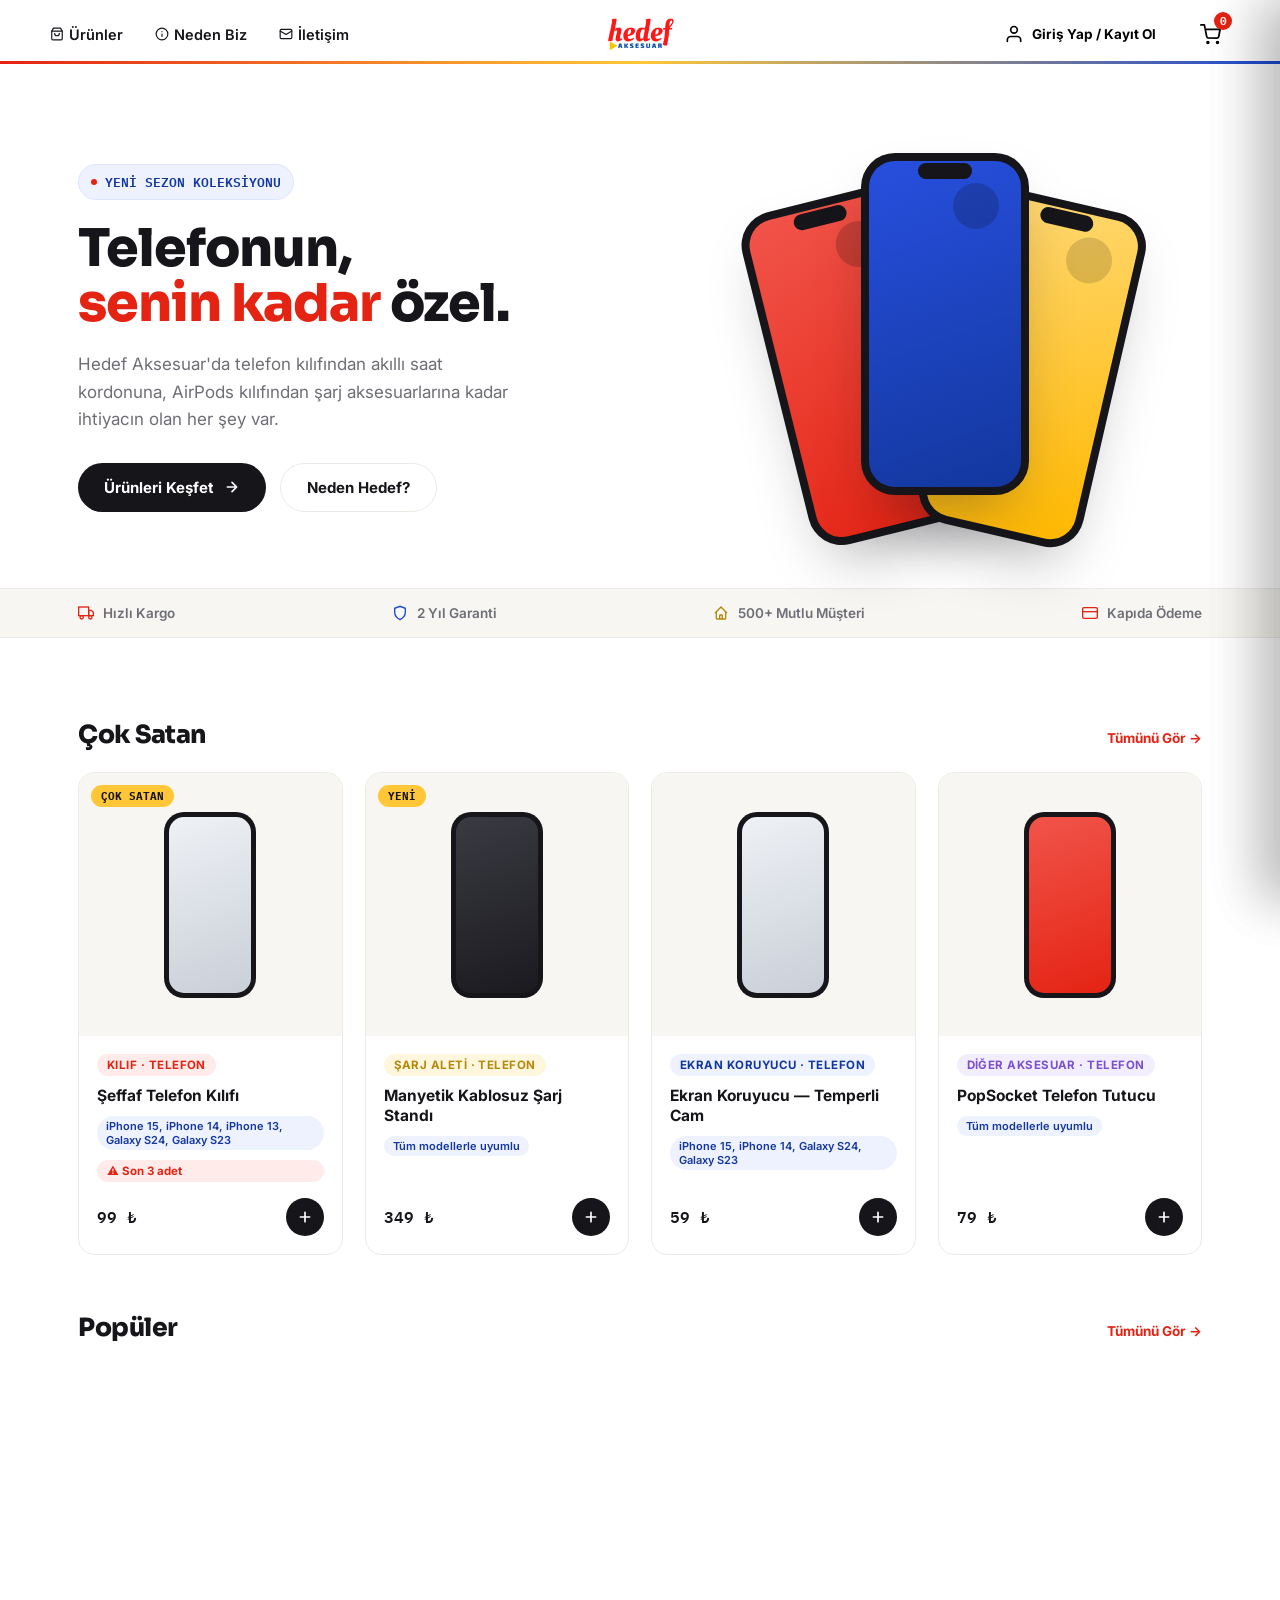
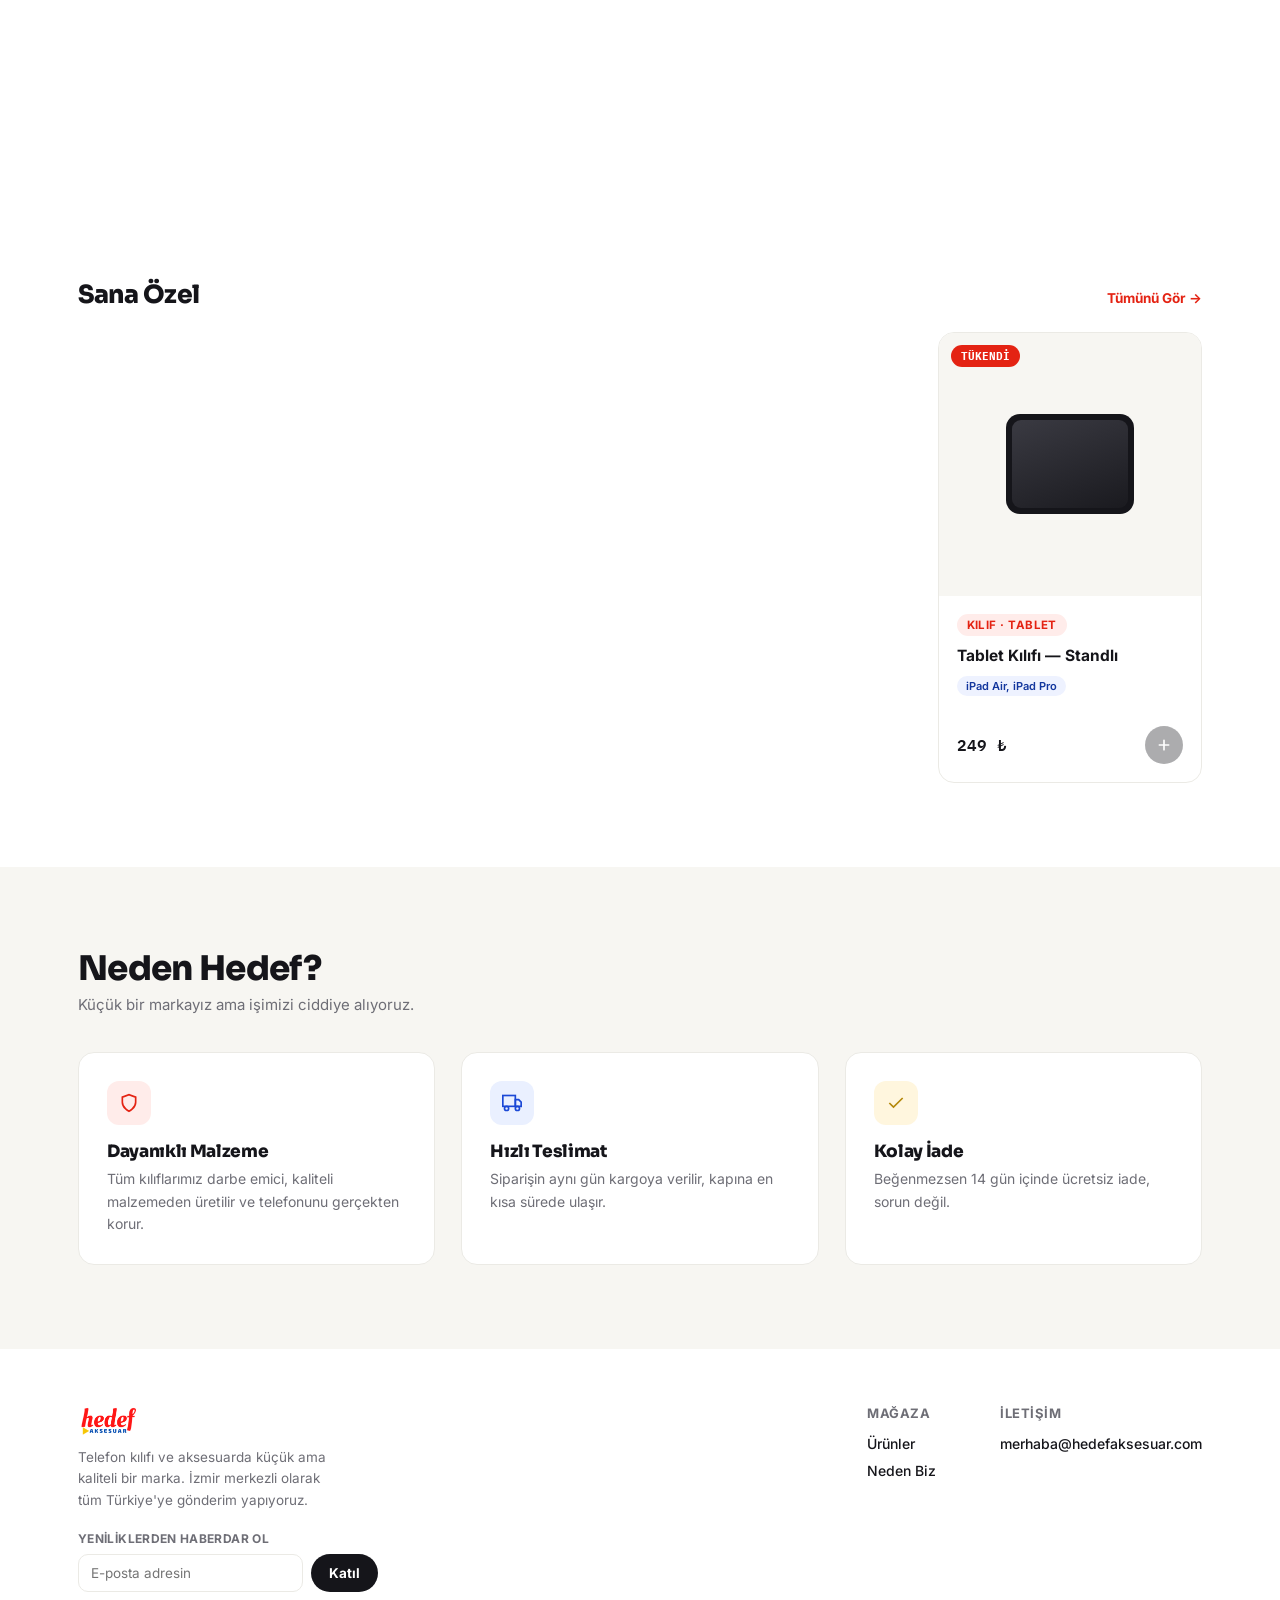
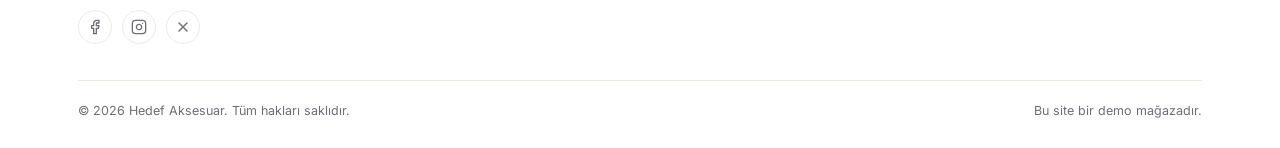
==== commit e5665e09: "Footer: bulten formu ve sosyal medya ikonlari, admin panelde yonetimi" ====
--- a/hedef-aksesuar-tekdosya.html
+++ b/hedef-aksesuar-tekdosya.html
@@ -702,6 +702,17 @@
     display:flex; justify-content:space-between; align-items:flex-start; flex-wrap:wrap; gap:32px; padding-bottom:36px;
   }
   .foot-brand p{color:var(--muted); font-size:13.5px; margin-top:10px; max-width:260px; line-height:1.6;}
+  .foot-newsletter{margin-top:20px; max-width:300px;}
+  .foot-newsletter-label{font-size:12px; font-weight:700; color:var(--muted); text-transform:uppercase; letter-spacing:.03em; margin-bottom:8px; display:block;}
+  .foot-newsletter-row{display:flex; gap:8px;}
+  .foot-newsletter-row .admin-input{padding:10px 12px; font-size:13.5px;}
+  .foot-newsletter-row .btn{padding:10px 18px; font-size:13.5px; white-space:nowrap;}
+  .foot-social{display:flex; gap:10px; margin-top:18px;}
+  .foot-social-btn{
+    width:34px; height:34px; border-radius:50%; border:1.5px solid var(--line); color:var(--muted);
+    display:flex; align-items:center; justify-content:center; transition:all .15s ease;
+  }
+  .foot-social-btn:hover{border-color:var(--ink); color:var(--red);}
   .foot-cols{display:flex; gap:64px; flex-wrap:wrap;}
   .foot-col h4{font-size:13px; margin-bottom:14px; color:var(--muted); text-transform:uppercase; letter-spacing:.04em;}
   .foot-col a{display:block; font-size:14px; margin-bottom:10px; font-weight:500;}
@@ -1091,6 +1102,25 @@
             <button class="btn btn-ghost" id="saveManualRateBtn">Kaydet</button>
           </div>
         </div>
+
+        <div class="admin-card">
+          <h3>Sosyal Medya Bağlantıları</h3>
+          <p class="muted-note">Footer'daki sosyal medya ikonlarının yönlendirdiği adresler.</p>
+          <div class="admin-form">
+            <div class="admin-form-grid">
+              <div><label>Facebook</label><input class="admin-input" id="socialFacebookInput" placeholder="https://facebook.com/..."></div>
+              <div><label>Instagram</label><input class="admin-input" id="socialInstagramInput" placeholder="https://instagram.com/..."></div>
+              <div><label>Twitter (X)</label><input class="admin-input" id="socialTwitterInput" placeholder="https://x.com/..."></div>
+            </div>
+            <button class="btn btn-ghost" id="saveSocialLinksBtn">Kaydet</button>
+          </div>
+        </div>
+
+        <div class="admin-card">
+          <h3>Bülten Aboneleri <span class="muted-count" id="newsletterCountLabel"></span></h3>
+          <p class="muted-note">Sitenin altındaki "Yeniliklerden haberdar ol" formuna kayıt olan e-postalar.</p>
+          <div id="newsletterSubscribersList"></div>
+        </div>
       </div>
     </div>
     <div style="height:60px;"></div>
@@ -1147,6 +1177,14 @@
       <div class="foot-brand">
         <img src="[data-uri]" alt="Hedef Aksesuar" style="height:32px;">
         <p>Telefon kılıfı ve aksesuarda küçük ama kaliteli bir marka. İzmir merkezli olarak tüm Türkiye'ye gönderim yapıyoruz.</p>
+        <div class="foot-newsletter">
+          <label for="newsletterEmail" class="foot-newsletter-label">Yeniliklerden haberdar ol</label>
+          <div class="foot-newsletter-row">
+            <input type="email" class="admin-input" id="newsletterEmail" placeholder="E-posta adresin">
+            <button class="btn btn-primary" id="newsletterSubscribeBtn">Katıl</button>
+          </div>
+        </div>
+        <div class="foot-social" id="footSocialLinks"></div>
       </div>
       <div class="foot-cols">
         <div class="foot-col">
@@ -1157,7 +1195,6 @@
         <div class="foot-col">
           <h4>İletişim</h4>
           <a href="mailto:merhaba@hedefaksesuar.com">merhaba@hedefaksesuar.com</a>
-          <a href="#">Instagram</a>
         </div>
       </div>
     </div>
@@ -1409,6 +1446,13 @@
 let selectedModel = 'all';
 const PRODUCTS_PER_PAGE = 12;
 let currentProductsPage = 1;
+
+let SOCIAL_LINKS = {
+  facebook: '',
+  instagram: '',
+  twitter: '',
+};
+let NEWSLETTER_SUBSCRIBERS = [];
 </script>
 <script>
 function getEffectiveTier(){
@@ -1989,6 +2033,39 @@
 window.addEventListener('scroll', () => {
   document.querySelector('header').classList.toggle('scrolled', window.scrollY > 30);
 });
+
+const SOCIAL_ICONS = {
+  facebook: '<path d="M18 2h-3a5 5 0 0 0-5 5v3H7v4h3v8h4v-8h3l1-4h-4V7a1 1 0 0 1 1-1h3z"/>',
+  instagram: '<rect width="20" height="20" x="2" y="2" rx="5" ry="5"/><path d="M16 11.37A4 4 0 1 1 12.63 8 4 4 0 0 1 16 11.37z"/><line x1="17.5" x2="17.51" y1="6.5" y2="6.5"/>',
+  twitter: '<path d="M18 6 6 18"/><path d="m6 6 12 12"/>',
+};
+const SOCIAL_LABELS = {facebook: 'Facebook', instagram: 'Instagram', twitter: 'Twitter (X)'};
+
+function renderFooterSocial(){
+  const el = document.getElementById('footSocialLinks');
+  if(!el) return;
+  el.innerHTML = Object.keys(SOCIAL_ICONS).map(key => {
+    const href = (SOCIAL_LINKS[key] && SOCIAL_LINKS[key].trim()) ? SOCIAL_LINKS[key].trim() : '#';
+    return `<a class="foot-social-btn" href="${href}" target="_blank" rel="noopener" aria-label="${SOCIAL_LABELS[key]}"><svg width="16" height="16" viewBox="0 0 24 24" fill="none" stroke="currentColor" stroke-width="2" stroke-linecap="round" stroke-linejoin="round">${SOCIAL_ICONS[key]}</svg></a>`;
+  }).join('');
+}
+
+document.getElementById('newsletterSubscribeBtn').addEventListener('click', () => {
+  const input = document.getElementById('newsletterEmail');
+  const email = input.value.trim();
+  if(!email || !email.includes('@') || !email.includes('.')){
+    showToast('Lütfen geçerli bir e-posta adresi gir.');
+    return;
+  }
+  if(NEWSLETTER_SUBSCRIBERS.some(s => s.email.toLowerCase() === email.toLowerCase())){
+    showToast('Bu e-posta zaten kayıtlı.');
+    return;
+  }
+  NEWSLETTER_SUBSCRIBERS.push({email, date: new Date().toLocaleDateString('tr-TR')});
+  input.value = '';
+  showToast('Bültenimize katıldığın için teşekkürler!');
+  if(document.getElementById('newsletterSubscribersList')) renderNewsletterAdminList();
+});
 </script>
 <script>
 /* ============================= AUTH / PROFILE ============================= */
@@ -2520,6 +2597,8 @@
   renderUserTierManager();
   renderOrders();
   renderRateDisplay();
+  renderSocialLinksForm();
+  renderNewsletterAdminList();
 }
 
 /* ---- Genel Bakış ---- */
@@ -3489,6 +3568,39 @@
   renderGrid(); renderFeaturedRows(); updateCart(); renderProductsTable(); renderStats(); renderOrders();
   showToast('Dolar kuru güncellendi.');
 });
+
+function renderSocialLinksForm(){
+  document.getElementById('socialFacebookInput').value = SOCIAL_LINKS.facebook || '';
+  document.getElementById('socialInstagramInput').value = SOCIAL_LINKS.instagram || '';
+  document.getElementById('socialTwitterInput').value = SOCIAL_LINKS.twitter || '';
+}
+document.getElementById('saveSocialLinksBtn').addEventListener('click', () => {
+  SOCIAL_LINKS.facebook = document.getElementById('socialFacebookInput').value.trim();
+  SOCIAL_LINKS.instagram = document.getElementById('socialInstagramInput').value.trim();
+  SOCIAL_LINKS.twitter = document.getElementById('socialTwitterInput').value.trim();
+  renderFooterSocial();
+  showToast('Sosyal medya bağlantıları güncellendi.');
+});
+
+function renderNewsletterAdminList(){
+  const el = document.getElementById('newsletterSubscribersList');
+  if(!el) return;
+  document.getElementById('newsletterCountLabel').textContent = `(${NEWSLETTER_SUBSCRIBERS.length})`;
+  if(NEWSLETTER_SUBSCRIBERS.length === 0){
+    el.innerHTML = `<p class="muted-note">Henüz abone yok.</p>`;
+    return;
+  }
+  el.innerHTML = NEWSLETTER_SUBSCRIBERS.map((s, i) => `
+    <div class="category-row">
+      <span>${s.email} <span class="muted-count">— ${s.date}</span></span>
+      <button class="admin-btn-icon danger" onclick="removeNewsletterSubscriber(${i})" aria-label="Sil">🗑</button>
+    </div>
+  `).join('');
+}
+function removeNewsletterSubscriber(i){
+  NEWSLETTER_SUBSCRIBERS.splice(i, 1);
+  renderNewsletterAdminList();
+}
 </script>
 <script>
 renderFeaturedRows();
@@ -3500,6 +3612,7 @@
 renderGrid();
 updateApplyBtnLabel();
 updateCart();
+renderFooterSocial();
 </script>
 
 </body>
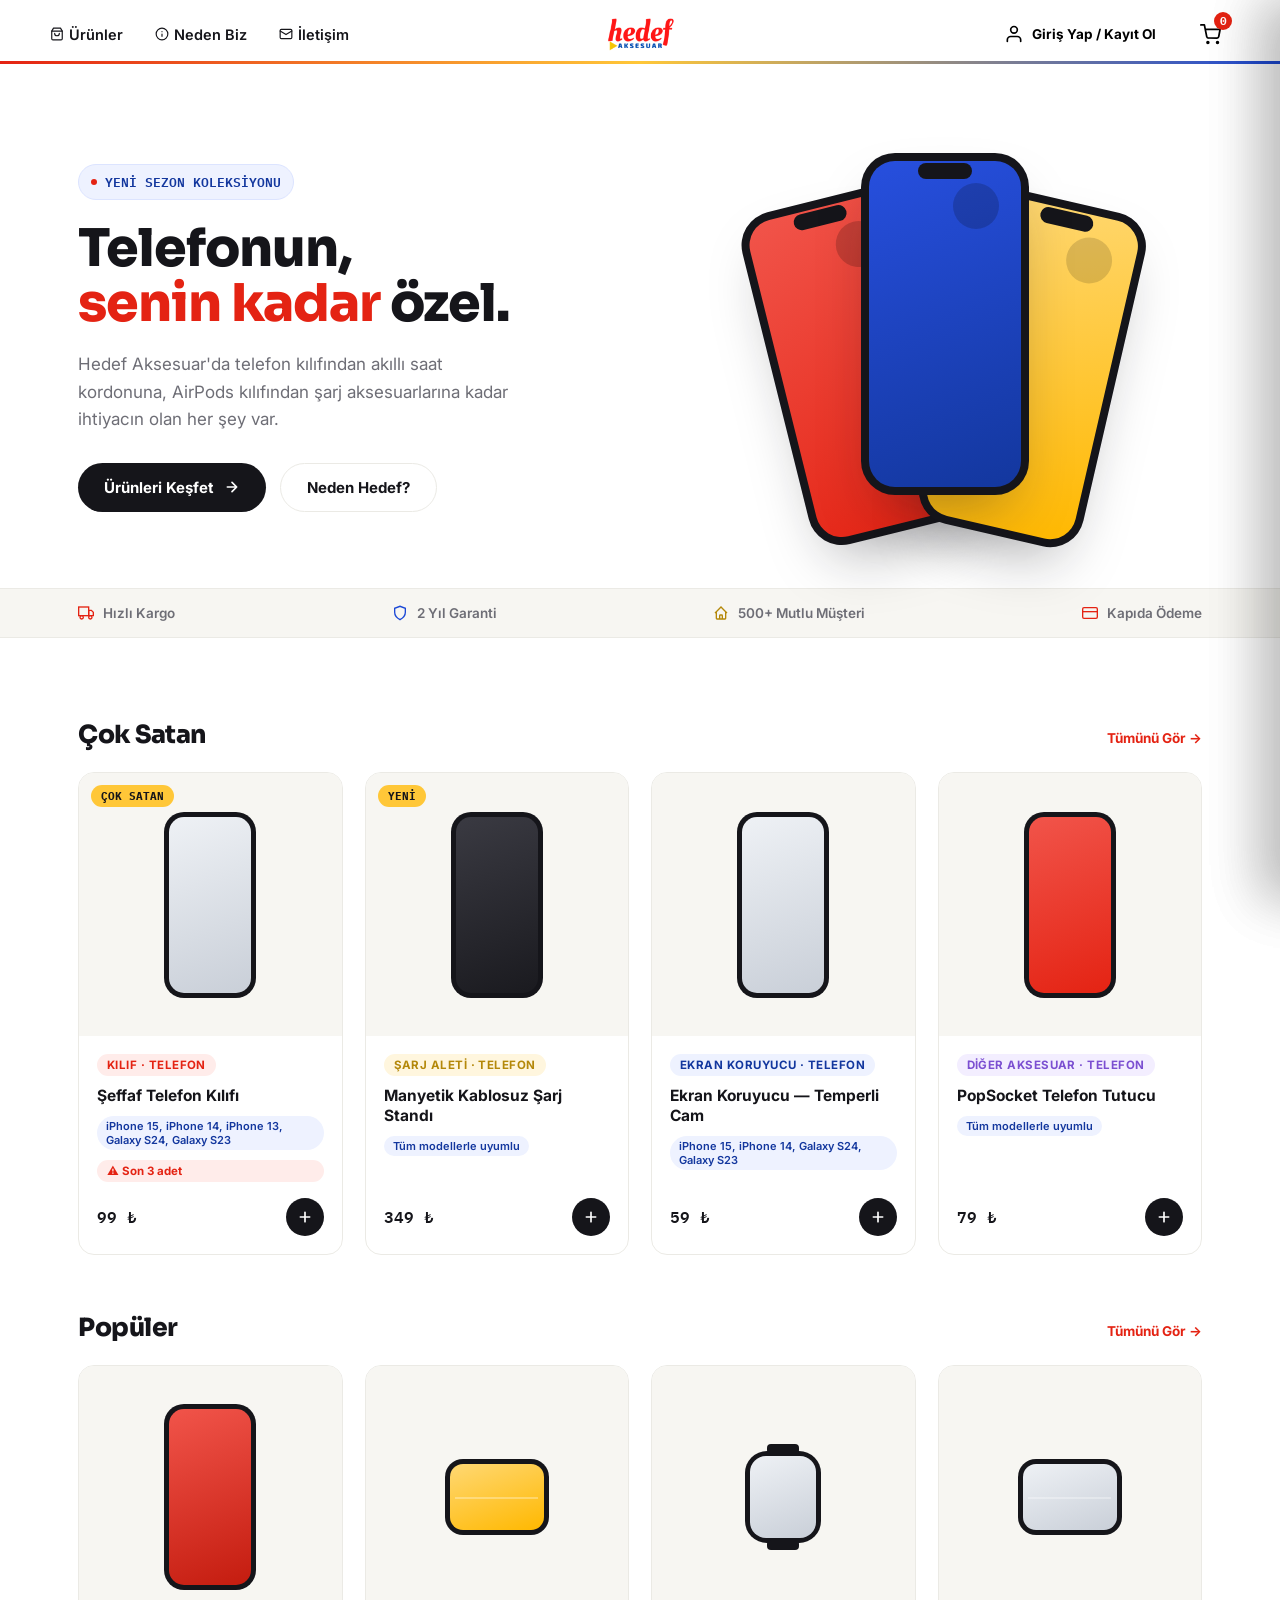
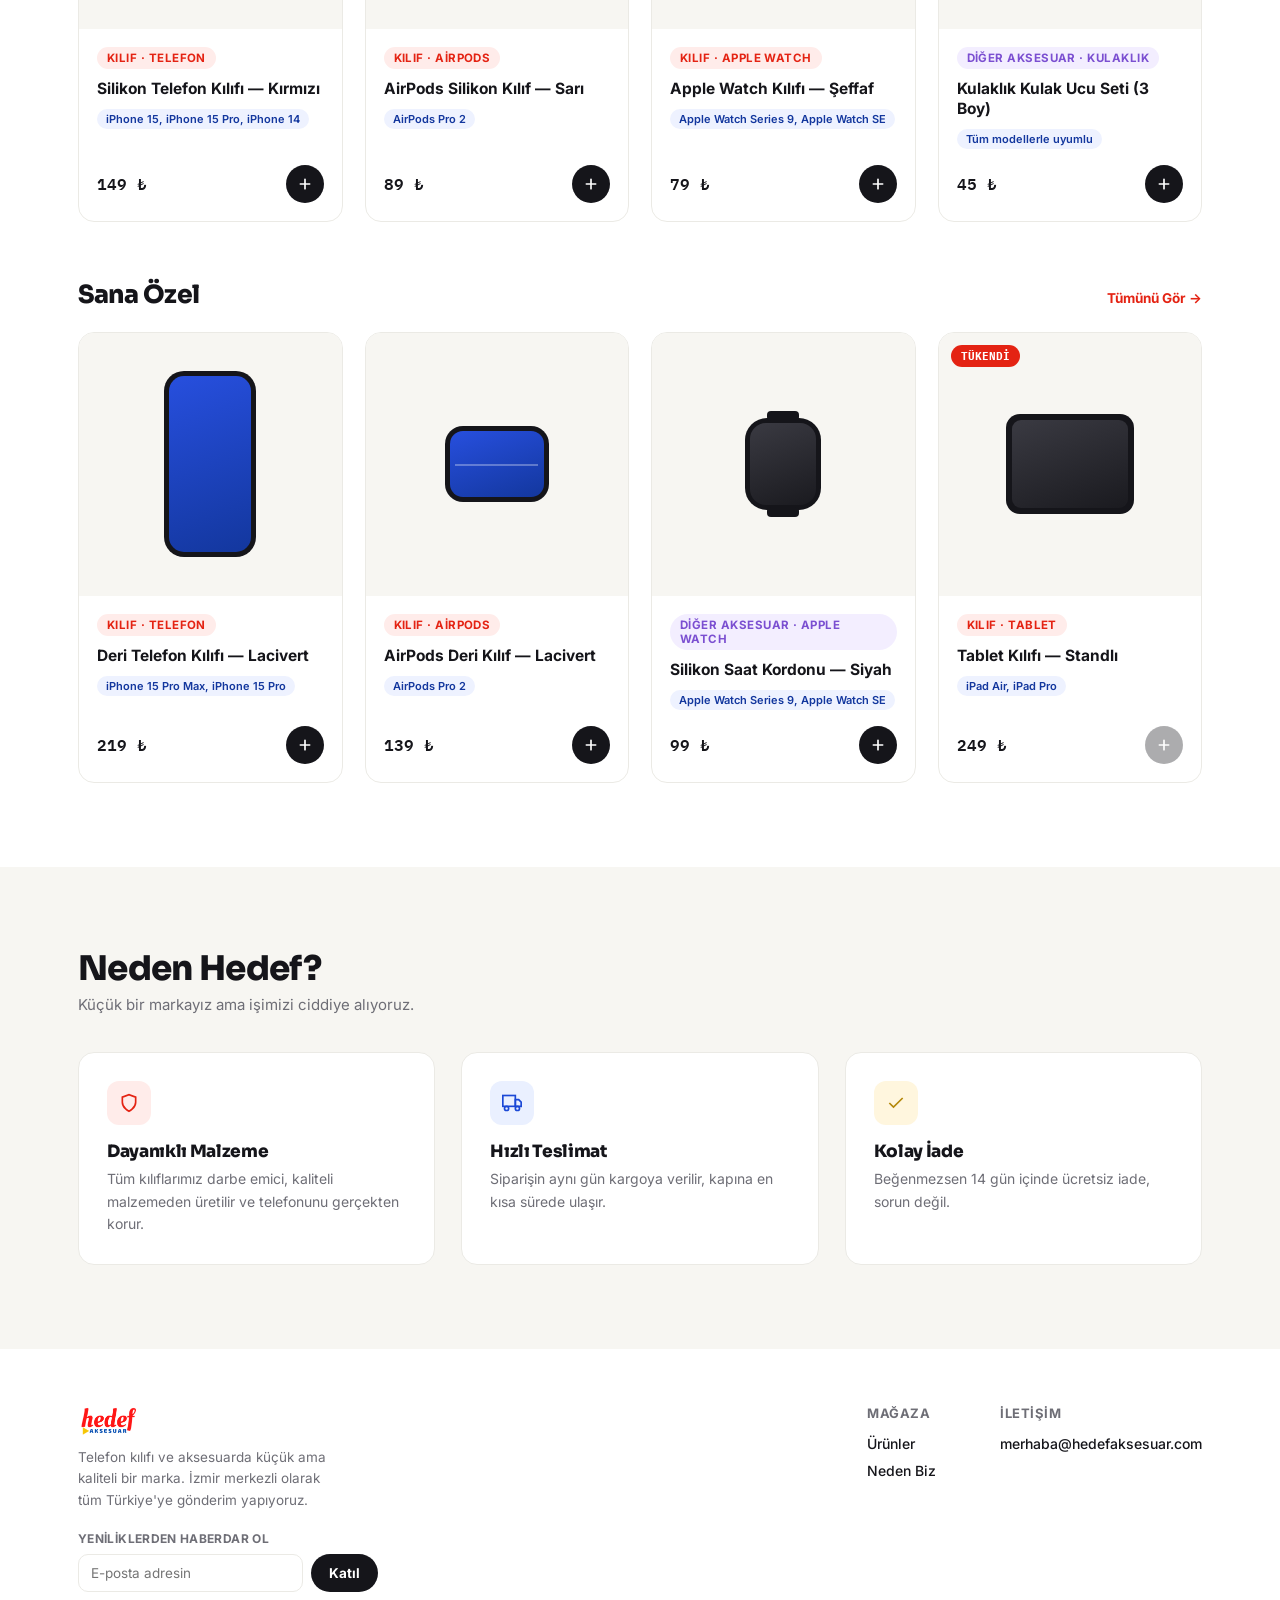
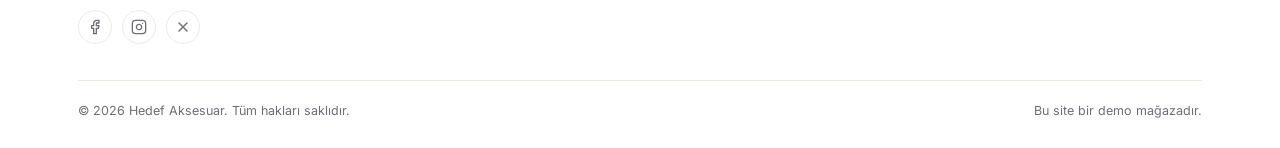
==== commit 62b0fb1a: "Stok siniri, karanlik mod, admin panel ust bar duzenlemesi" ====
--- a/hedef-aksesuar-tekdosya.html
+++ b/hedef-aksesuar-tekdosya.html
@@ -2,6 +2,7 @@
 <html lang="tr">
 <head>
 <meta charset="UTF-8">
+<script>(function(){try{var t=localStorage.getItem('hedefAksesuarTheme')||'system';var dark=t==='dark'||(t==='system'&&window.matchMedia('(prefers-color-scheme: dark)').matches);if(dark)document.documentElement.setAttribute('data-theme','dark');}catch(e){}})();</script>
 <meta name="viewport" content="width=device-width, initial-scale=1.0">
 <title>Hedef Aksesuar — Telefon Kılıfı ve Aksesuar</title>
 <link rel="preconnect" href="https://fonts.googleapis.com">
@@ -21,6 +22,19 @@
     --yellow:#FFC738;
     --radius:16px;
     --shadow: 0 10px 30px rgba(20,20,25,0.07);
+    --fixed-dark:#15151A;
+    --solid:#15151A;
+    --solid-text:#FFFFFF;
+  }
+  :root[data-theme="dark"]{
+    --bg:#131316;
+    --bg-soft:#1C1C21;
+    --ink:#F3F3F1;
+    --muted:#9B9BA4;
+    --line:#2C2C33;
+    --shadow: 0 10px 30px rgba(0,0,0,0.4);
+    --solid:#F3F3F1;
+    --solid-text:#131316;
   }
   *{box-sizing:border-box; margin:0; padding:0;}
   html{scroll-behavior:smooth; height:100%;}
@@ -45,7 +59,7 @@
   img{display:block; max-width:100%;}
   button{font-family:inherit; cursor:pointer; border:none; background:none;}
   .wrap{max-width:1180px; margin:0 auto; padding:0 28px;}
-  ::selection{background:var(--yellow); color:var(--ink);}
+  ::selection{background:var(--yellow); color:var(--fixed-dark);}
 
   /* focus visibility */
   a:focus-visible, button:focus-visible, input:focus-visible{
@@ -63,6 +77,9 @@
     position:sticky; top:0; z-index:60;
     background:rgba(255,255,255,0.86);
     backdrop-filter:blur(10px);
+  }
+  :root[data-theme="dark"] header{
+    background:rgba(19,19,22,0.86);
   }
   header::after{
     content:""; position:absolute; left:0; right:0; bottom:0; height:3px;
@@ -131,7 +148,7 @@
     padding:14px 26px; border-radius:100px; font-weight:700; font-size:15px;
     transition:transform .18s ease, box-shadow .18s ease;
   }
-  .btn-primary{background:var(--ink); color:#fff;}
+  .btn-primary{background:var(--solid); color:var(--solid-text);}
   .btn-primary:hover{transform:translateY(-2px); box-shadow:var(--shadow);}
   .btn-ghost{background:transparent; color:var(--ink); border:1.5px solid var(--line);}
   .btn-ghost:hover{border-color:var(--ink);}
@@ -145,7 +162,7 @@
     position:absolute;
     width:168px; height:342px;
     border-radius:34px;
-    background:var(--ink);
+    background:var(--fixed-dark);
     padding:8px;
     box-shadow:0 30px 60px -20px rgba(20,20,25,0.35);
     transition:transform .4s ease;
@@ -157,7 +174,7 @@
   }
   .phone .notch{
     position:absolute; top:10px; left:50%; transform:translateX(-50%);
-    width:54px; height:16px; background:var(--ink); border-radius:10px; z-index:2;
+    width:54px; height:16px; background:var(--fixed-dark); border-radius:10px; z-index:2;
   }
   .phone .cam{
     position:absolute; width:46px; height:46px; border-radius:50%;
@@ -213,7 +230,7 @@
 
   .filter-open-btn{
     display:inline-flex; align-items:center; gap:8px; padding:11px 20px; border-radius:100px;
-    border:1.5px solid var(--line); background:#fff; font-weight:700; font-size:13.5px; color:var(--ink);
+    border:1.5px solid var(--line); background:var(--bg); font-weight:700; font-size:13.5px; color:var(--ink);
     transition:all .18s ease; white-space:nowrap;
   }
   .filter-open-btn:hover{border-color:var(--ink);}
@@ -231,7 +248,7 @@
   .chip-row{display:flex; flex-wrap:wrap; gap:9px;}
   .chip{
     padding:9px 16px; border-radius:100px; border:1.5px solid var(--line); font-size:13px; font-weight:600;
-    color:var(--ink); transition:all .15s ease; background:#fff;
+    color:var(--ink); transition:all .15s ease; background:var(--bg);
   }
   .chip:hover{border-color:var(--red);}
   .chip.active{background:var(--red); color:#fff; border-color:var(--red);}
@@ -259,7 +276,7 @@
   }
   .page-btn{
     min-width:38px; height:38px; padding:0 8px; border-radius:100px; border:1.5px solid var(--line);
-    background:#fff; color:var(--ink); font-weight:700; font-size:13.5px; font-family:'IBM Plex Mono',monospace;
+    background:var(--bg); color:var(--ink); font-weight:700; font-size:13.5px; font-family:'IBM Plex Mono',monospace;
     display:flex; align-items:center; justify-content:center; transition:all .15s ease;
   }
   .page-btn:hover:not(:disabled){border-color:var(--ink);}
@@ -305,25 +322,28 @@
     min-height:100vh; display:flex; align-items:center; justify-content:center; background:var(--bg-soft);
   }
   .admin-login-card{
-    background:#fff; border:1px solid var(--line); border-radius:var(--radius); padding:36px;
+    background:var(--bg); border:1px solid var(--line); border-radius:var(--radius); padding:36px;
     width:340px; max-width:90vw; box-shadow:var(--shadow); text-align:center;
   }
   .admin-login-card h2{font-size:22px; margin-bottom:10px;}
   .admin-login-card p{font-size:13.5px; color:var(--muted); margin-bottom:18px;}
   .admin-input{
     width:100%; padding:12px 14px; border-radius:10px; border:1.5px solid var(--line);
-    font-family:inherit; font-size:14px; color:var(--ink); background:#fff;
+    font-family:inherit; font-size:14px; color:var(--ink); background:var(--bg);
   }
   .admin-input:focus{outline:none; border-color:var(--ink);}
 
-  .admin-topbar{
-    background:var(--ink); color:#fff; padding:18px 0; margin-bottom:28px;
-  }
-  .admin-topbar-inner{display:flex; justify-content:space-between; align-items:center;}
-  .admin-title{font-family:'Sora',sans-serif; font-weight:700; font-size:18px;}
-  .admin-title span{font-weight:400; color:#a7a7b0; font-size:14px; margin-left:8px;}
-  .admin-topbar .btn-ghost{border-color:rgba(255,255,255,0.3); color:#fff;}
-  .admin-topbar .btn-ghost:hover{border-color:#fff;}
+  .admin-mini-bar{padding:16px 28px 0;}
+  .admin-mini-label{
+    font-size:12px; font-weight:700; color:var(--muted); text-transform:uppercase; letter-spacing:.04em;
+  }
+  .admin-exit-btn{
+    display:none; align-items:center; gap:6px; font-size:13.5px; font-weight:700; color:var(--red);
+    padding:6px 0; transition:opacity .15s ease;
+  }
+  .admin-exit-btn:hover{opacity:.7;}
+  body.admin-mode .admin-exit-btn{display:flex;}
+  body.admin-mode .nav-links{display:none;}
 
   .admin-tabs{
     display:flex; gap:10px; flex-wrap:wrap; margin-bottom:28px; border-bottom:1px solid var(--line); padding-bottom:16px;
@@ -334,7 +354,7 @@
     border:1.5px solid var(--line); transition:all .15s ease;
   }
   .admin-tab-btn:hover{color:var(--ink); border-color:var(--ink);}
-  .admin-tab-btn.active{background:var(--ink); color:#fff; border-color:var(--ink);}
+  .admin-tab-btn.active{background:var(--solid); color:var(--solid-text); border-color:var(--solid);}
 
   .admin-panel{padding-bottom:60px;}
   .admin-panel-head{display:flex; justify-content:space-between; align-items:center; margin-bottom:20px;}
@@ -344,7 +364,7 @@
 
   .stat-grid{display:grid; grid-template-columns:repeat(4,1fr); gap:18px; margin-bottom:28px;}
   .stat-card{
-    background:#fff; border:1px solid var(--line); border-radius:var(--radius); padding:22px;
+    background:var(--bg); border:1px solid var(--line); border-radius:var(--radius); padding:22px;
     position:relative; overflow:hidden;
   }
   .stat-card::before{content:""; position:absolute; top:0; left:0; right:0; height:4px; background:var(--line);}
@@ -357,7 +377,7 @@
   .stat-card.warn .stat-value{color:var(--red);}
 
   .admin-card{
-    background:#fff; border:1px solid var(--line); border-radius:var(--radius); padding:26px; margin-bottom:22px;
+    background:var(--bg); border:1px solid var(--line); border-radius:var(--radius); padding:26px; margin-bottom:22px;
   }
   .admin-card h3{font-size:18px; margin-bottom:16px;}
   .admin-two-col{display:grid; grid-template-columns:1fr 1fr; gap:22px;}
@@ -365,7 +385,7 @@
   .admin-table-wrap{overflow-x:auto;}
 
   .stock-card{
-    background:#fff; border:1px solid var(--line); border-radius:14px; padding:16px 18px; margin-bottom:12px;
+    background:var(--bg); border:1px solid var(--line); border-radius:14px; padding:16px 18px; margin-bottom:12px;
     transition:border-color .15s ease;
   }
   .stock-card:hover{border-color:#DCE4FF;}
@@ -397,7 +417,7 @@
   .stock-grid-label .tag-chip-dot{width:12px; height:12px; border-radius:50%; flex-shrink:0; border:1px solid rgba(0,0,0,.1);}
   .stock-grid-input{
     width:64px; padding:6px 8px; border-radius:8px; border:1.5px solid var(--line); font-family:'IBM Plex Mono',monospace;
-    font-size:13px; text-align:center; background:#fff; transition:border-color .15s ease;
+    font-size:13px; text-align:center; background:var(--bg); transition:border-color .15s ease;
   }
   .stock-grid-input:focus{outline:none; border-color:var(--blue);}
   @media (max-width:700px){ .stock-grid-wrap{grid-template-columns:1fr;} }
@@ -410,7 +430,7 @@
   .stock-matrix tfoot td{font-weight:700; border-top:1.5px solid var(--line); border-bottom:none; padding-top:11px;}
   .stock-matrix-input{
     width:60px; padding:6px 6px; border-radius:8px; border:1.5px solid var(--line); font-family:'IBM Plex Mono',monospace;
-    font-size:12.5px; text-align:center; background:#fff; transition:border-color .15s ease;
+    font-size:12.5px; text-align:center; background:var(--bg); transition:border-color .15s ease;
   }
   .stock-matrix-input:focus{outline:none; border-color:var(--blue);}
   .stock-col-dot{width:10px; height:10px; border-radius:50%; display:inline-block; margin-right:6px; border:1px solid rgba(0,0,0,.1); vertical-align:-1px;}
@@ -427,7 +447,7 @@
   .admin-thumb img{width:100%; height:100%; object-fit:cover;}
   .admin-action-btn{
     display:inline-flex; align-items:center; gap:5px; padding:8px 13px; border-radius:8px; font-size:13px; font-weight:700;
-    border:1.5px solid var(--line); color:var(--ink); margin-right:6px; background:#fff; white-space:nowrap;
+    border:1.5px solid var(--line); color:var(--ink); margin-right:6px; background:var(--bg); white-space:nowrap;
   }
   .admin-action-btn:hover{border-color:var(--ink); background:var(--bg-soft);}
   .admin-action-btn.danger{color:var(--red); border-color:#FFD4CE;}
@@ -461,7 +481,7 @@
   .admin-form-actions{display:flex; gap:10px; margin-top:6px;}
 
   .tag-input-box{
-    border:1.5px solid var(--line); border-radius:10px; padding:10px 12px; background:#fff;
+    border:1.5px solid var(--line); border-radius:10px; padding:10px 12px; background:var(--bg);
   }
   .tag-chip-row{display:flex; flex-wrap:wrap; gap:8px;}
   .tag-chip-row:not(:empty){margin-bottom:8px;}
@@ -477,12 +497,12 @@
   .tag-chip button:hover{background:var(--red); color:#fff;}
   .variant-chip{gap:6px;}
   .model-chip-added{background:#EEF2FF; border:1px solid #DCE4FF;}
-  .model-chip-available{background:#fff;}
+  .model-chip-available{background:var(--bg);}
   .model-chip-available:hover{background:var(--bg-soft); border-color:var(--ink);}
   .model-stock-input{display:inline-flex; align-items:center;}
   .model-stock-input input{
     width:46px; padding:3px 5px; border-radius:6px; border:1px solid var(--line); font-size:11.5px;
-    font-family:'IBM Plex Mono',monospace; text-align:center; background:#fff;
+    font-family:'IBM Plex Mono',monospace; text-align:center; background:var(--bg);
   }
   .model-stock-input input:focus{outline:none; border-color:var(--blue);}
   .variant-photo-btn{
@@ -495,7 +515,7 @@
 
   .barcode-grid{display:flex; flex-wrap:wrap; gap:14px;}
   .barcode-card{
-    border:1.5px solid var(--line); border-radius:12px; padding:12px 14px; background:#fff;
+    border:1.5px solid var(--line); border-radius:12px; padding:12px 14px; background:var(--bg);
     display:flex; flex-direction:column; align-items:center; gap:8px; min-width:180px;
   }
   .barcode-label{font-size:12px; font-weight:700; color:var(--ink); text-align:center;}
@@ -533,7 +553,7 @@
     padding:7px 14px; border-radius:100px; font-size:12px; font-weight:700; border:1.5px solid var(--line); color:var(--muted);
     cursor:pointer; transition:all .15s ease;
   }
-  .status-step.done{background:var(--ink); color:#fff; border-color:var(--ink);}
+  .status-step.done{background:var(--solid); color:var(--solid-text); border-color:var(--solid);}
   .status-step.current{background:var(--red); color:#fff; border-color:var(--red);}
 
   @media (max-width:900px){
@@ -547,14 +567,27 @@
   #profileView label{font-size:12px; font-weight:700; color:var(--muted); text-transform:uppercase; letter-spacing:.03em; display:block; margin-bottom:6px;}
 
   .profile-header{display:flex; align-items:center; gap:20px; margin-bottom:32px; padding-bottom:26px; border-bottom:1px solid var(--line);}
+  .theme-switch-card{
+    display:flex; align-items:center; justify-content:space-between; gap:14px; flex-wrap:wrap;
+    padding:14px 18px; border:1px solid var(--line); border-radius:var(--radius); margin-bottom:24px; background:var(--bg-soft);
+  }
+  .theme-switch-label{font-size:13.5px; font-weight:700; color:var(--ink);}
+  .theme-switch-sub{font-size:12px; color:var(--muted); margin-top:2px;}
+  .theme-toggle{display:flex; gap:4px; background:var(--bg); border:1px solid var(--line); border-radius:100px; padding:3px;}
+  .theme-toggle-btn{
+    display:flex; align-items:center; gap:6px; padding:7px 13px; border-radius:100px; font-size:12.5px; font-weight:700; color:var(--muted);
+    transition:all .15s ease;
+  }
+  .theme-toggle-btn.active{background:var(--solid); color:var(--solid-text);}
+  .theme-toggle-btn:hover:not(.active){color:var(--ink);}
   .profile-avatar{
     width:76px; height:76px; border-radius:50%; background:linear-gradient(135deg, #FFE8D6, #FFF6DE); display:flex; align-items:center; justify-content:center;
     overflow:hidden; font-size:27px; font-weight:700; color:var(--red); position:relative; flex-shrink:0; font-family:'Sora',sans-serif;
   }
   .profile-avatar img{width:100%; height:100%; object-fit:cover;}
   .profile-avatar-edit{
-    position:absolute; bottom:-2px; right:-2px; width:26px; height:26px; border-radius:50%; background:var(--ink); color:#fff;
-    display:flex; align-items:center; justify-content:center; cursor:pointer; border:2px solid #fff;
+    position:absolute; bottom:-2px; right:-2px; width:26px; height:26px; border-radius:50%; background:var(--solid); color:var(--solid-text);
+    display:flex; align-items:center; justify-content:center; cursor:pointer; border:2px solid var(--bg);
   }
   .profile-name{font-family:'Sora',sans-serif; font-size:21px; font-weight:800;}
   .profile-role-badge{display:inline-block; margin-top:6px; font-size:12px; font-weight:700; padding:4px 11px; border-radius:100px; background:var(--bg-soft); color:var(--muted);}
@@ -567,7 +600,7 @@
     color:var(--muted); text-align:left; width:100%; transition:all .15s ease;
   }
   .profile-menu-item:hover{background:var(--bg-soft); color:var(--ink);}
-  .profile-menu-item.active{background:var(--ink); color:#fff;}
+  .profile-menu-item.active{background:var(--solid); color:var(--solid-text);}
   .profile-menu-item svg{flex-shrink:0;}
   .profile-menu-item.admin-mode-item{color:var(--red); margin-top:12px; border-top:1px solid var(--line); padding-top:18px; border-radius:0;}
 
@@ -611,11 +644,11 @@
   .pd-price{font-family:'IBM Plex Mono',monospace; font-size:27px; font-weight:600; margin-bottom:8px;}
   .pd-section-label{font-size:12px; font-weight:700; color:var(--muted); text-transform:uppercase; letter-spacing:.03em; margin:24px 0 12px;}
   .pd-color-row{display:flex; gap:10px; flex-wrap:wrap;}
-  .pd-color-chip{display:flex; align-items:center; gap:8px; padding:9px 16px; border-radius:100px; border:1.5px solid var(--line); font-size:13.5px; font-weight:600; background:#fff;}
+  .pd-color-chip{display:flex; align-items:center; gap:8px; padding:9px 16px; border-radius:100px; border:1.5px solid var(--line); font-size:13.5px; font-weight:600; background:var(--bg);}
   .pd-color-chip.active{border-color:var(--ink); background:var(--bg-soft);}
   .pd-color-dot{width:14px; height:14px; border-radius:50%; border:1px solid rgba(0,0,0,0.12); flex-shrink:0;}
-  .pd-model-chip{padding:9px 16px; border-radius:100px; border:1.5px solid var(--line); font-size:13.5px; font-weight:600; background:#fff;}
-  .pd-model-chip.active{background:var(--ink); color:#fff; border-color:var(--ink);}
+  .pd-model-chip{padding:9px 16px; border-radius:100px; border:1.5px solid var(--line); font-size:13.5px; font-weight:600; background:var(--bg);}
+  .pd-model-chip.active{background:var(--solid); color:var(--solid-text); border-color:var(--solid);}
   .pd-qty-row{display:flex; align-items:center; gap:16px; margin:10px 0 26px;}
   .pd-qty-row .qty-btn{width:34px; height:34px; border-radius:9px;}
   .pd-add-btn{width:100%; justify-content:center; padding:16px; max-width:340px;}
@@ -638,21 +671,21 @@
     position:relative;
   }
   .card-media .mini-phone{
-    width:92px; height:186px; border-radius:20px; background:var(--ink); padding:5px;
+    width:92px; height:186px; border-radius:20px; background:var(--fixed-dark); padding:5px;
   }
   .card-media .mini-phone .mscreen{width:100%; height:100%; border-radius:15px;}
   .card-media .mini-watch{
-    width:76px; height:92px; border-radius:22px; background:var(--ink); padding:5px; position:relative;
+    width:76px; height:92px; border-radius:22px; background:var(--fixed-dark); padding:5px; position:relative;
   }
   .card-media .mini-watch::before, .card-media .mini-watch::after{
     content:""; position:absolute; left:50%; transform:translateX(-50%);
-    width:32px; height:10px; background:var(--ink); border-radius:4px;
+    width:32px; height:10px; background:var(--fixed-dark); border-radius:4px;
   }
   .card-media .mini-watch::before{top:-7px;}
   .card-media .mini-watch::after{bottom:-7px;}
   .card-media .mini-watch .mscreen{width:100%; height:100%; border-radius:16px;}
   .card-media .mini-airpods{
-    width:104px; height:76px; border-radius:18px; background:var(--ink); padding:5px;
+    width:104px; height:76px; border-radius:18px; background:var(--fixed-dark); padding:5px;
   }
   .card-media .mini-airpods .mscreen{
     width:100%; height:100%; border-radius:13px; position:relative; overflow:hidden;
@@ -661,11 +694,11 @@
     content:""; position:absolute; left:6%; right:6%; top:50%; height:2px; background:rgba(255,255,255,0.3);
   }
   .card-media .mini-tablet{
-    width:128px; height:100px; border-radius:14px; background:var(--ink); padding:6px;
+    width:128px; height:100px; border-radius:14px; background:var(--fixed-dark); padding:6px;
   }
   .card-media .mini-tablet .mscreen{width:100%; height:100%; border-radius:9px;}
   .tag{
-    position:absolute; top:12px; left:12px; background:var(--yellow); color:var(--ink);
+    position:absolute; top:12px; left:12px; background:var(--yellow); color:var(--fixed-dark);
     font-size:11px; font-weight:700; padding:4px 10px; border-radius:100px;
     font-family:'IBM Plex Mono',monospace;
   }
@@ -675,7 +708,7 @@
   .card-bottom{display:flex; align-items:center; justify-content:space-between; margin-top:auto; padding-top:6px;}
   .price{font-family:'IBM Plex Mono',monospace; font-weight:600; font-size:16px;}
   .add-btn{
-    width:38px; height:38px; border-radius:50%; background:var(--ink); color:#fff;
+    width:38px; height:38px; border-radius:50%; background:var(--solid); color:var(--solid-text);
     display:flex; align-items:center; justify-content:center; transition:background .18s ease, transform .18s ease;
   }
   .add-btn:hover{background:var(--red); transform:scale(1.06);}
@@ -730,7 +763,7 @@
   .overlay.open{opacity:1; pointer-events:auto;}
   .drawer{
     position:fixed; top:0; right:0; height:100%; width:400px; max-width:92vw;
-    background:#fff; z-index:95; transform:translateX(100%); transition:transform .32s cubic-bezier(.2,.8,.2,1);
+    background:var(--bg); z-index:95; transform:translateX(100%); transition:transform .32s cubic-bezier(.2,.8,.2,1);
     display:flex; flex-direction:column; box-shadow:-20px 0 50px rgba(0,0,0,0.15);
   }
   .drawer.open{transform:translateX(0);}
@@ -750,12 +783,13 @@
     width:56px; height:56px; border-radius:10px; flex-shrink:0;
     display:flex; align-items:center; justify-content:center;
   }
-  .cart-thumb .mini-phone{width:30px; height:60px; border-radius:7px; background:var(--ink); padding:2px;}
+  .cart-thumb .mini-phone{width:30px; height:60px; border-radius:7px; background:var(--fixed-dark); padding:2px;}
   .cart-thumb .mscreen{width:100%; height:100%; border-radius:5px;}
   .cart-info{flex:1; display:flex; flex-direction:column; gap:6px;}
   .cart-name{font-size:13.5px; font-weight:700;}
   .cart-price{font-family:'IBM Plex Mono',monospace; font-size:13px; color:var(--muted);}
   .qty-row{display:flex; align-items:center; gap:10px;}
+  .cart-stock-warning{font-size:11.5px; font-weight:700; color:var(--red); margin-top:5px; display:block;}
   .qty-btn{
     width:24px; height:24px; border-radius:50%; border:1px solid var(--line);
     display:flex; align-items:center; justify-content:center; font-size:14px; font-weight:700;
@@ -776,7 +810,7 @@
 
   .custom-confirm-box{
     position:fixed; top:50%; left:50%; transform:translate(-50%,-50%) scale(0.95);
-    background:#fff; border-radius:18px; padding:26px; width:340px; max-width:90vw;
+    background:var(--bg); border-radius:18px; padding:26px; width:340px; max-width:90vw;
     z-index:130; opacity:0; pointer-events:none; transition:all .2s ease; box-shadow:0 30px 70px rgba(0,0,0,0.25);
   }
   .custom-confirm-box.open{opacity:1; pointer-events:auto; transform:translate(-50%,-50%) scale(1);}
@@ -785,7 +819,7 @@
 
   .toast{
     position:fixed; bottom:26px; left:50%; transform:translateX(-50%) translateY(20px);
-    background:var(--ink); color:#fff; padding:13px 22px; border-radius:100px; font-size:13.5px; font-weight:600;
+    background:var(--solid); color:var(--solid-text); padding:13px 22px; border-radius:100px; font-size:13.5px; font-weight:600;
     display:flex; align-items:center; gap:10px; z-index:110; opacity:0; pointer-events:none;
     transition:all .28s ease;
   }
@@ -829,6 +863,7 @@
       <a href="#iletisim"><svg width="14" height="14" viewBox="0 0 24 24" fill="none" stroke="currentColor" stroke-width="2" stroke-linecap="round" stroke-linejoin="round" style="margin-right:5px; vertical-align:-2px;"><rect x="2" y="4" width="20" height="16" rx="2"/><path d="M2 7l10 6 10-6"/></svg>İletişim</a>
     </nav>
     <div class="nav-right">
+      <button class="admin-exit-btn" id="adminExitBtn" data-goto="home">← Panelden Çık</button>
       <button class="icon-btn" id="accountBtn" data-goto="profile" aria-label="Hesabım">
         <svg width="20" height="20" viewBox="0 0 24 24" fill="none" stroke="currentColor" stroke-width="2" stroke-linecap="round" stroke-linejoin="round"><path d="M20 21v-2a4 4 0 0 0-4-4H8a4 4 0 0 0-4 4v2"/><circle cx="12" cy="7" r="4"/></svg>
         <span id="accountBtnLabel"></span>
@@ -965,11 +1000,8 @@
   </div>
 
   <div id="adminDashboard" style="display:none;">
-    <div class="admin-topbar">
-      <div class="wrap admin-topbar-inner">
-        <div class="admin-title">Hedef Aksesuar <span>Yönetici Paneli</span></div>
-        <button class="btn btn-ghost" data-goto="home">← Yönetici Panelinden Çık</button>
-      </div>
+    <div class="wrap admin-mini-bar">
+      <span class="admin-mini-label">Yönetici Paneli</span>
     </div>
 
     <div class="wrap">
@@ -1836,7 +1868,17 @@
 });
 </script>
 <script>
+function remainingStock(productId){
+  const p = PRODUCTS.find(x => x.id === productId);
+  if(!p) return 0;
+  return Math.max(0, p.stock - (cart[productId] || 0));
+}
+
 function addToCart(id){
+  if(remainingStock(id) <= 0){
+    showToast('Stok tükendi — bu üründen daha fazla ekleyemezsin.');
+    return;
+  }
   cart[id] = (cart[id] || 0) + 1;
   updateCart();
   showToast('Sepete eklendi');
@@ -1844,6 +1886,10 @@
 
 function changeQty(id, delta){
   if(!cart[id]) return;
+  if(delta > 0 && remainingStock(id) <= 0){
+    showToast('Stok tükendi — bu üründen daha fazla ekleyemezsin.');
+    return;
+  }
   cart[id] += delta;
   if(cart[id] <= 0) delete cart[id];
   updateCart();
@@ -1886,11 +1932,12 @@
           <div class="qty-row">
             <button class="qty-btn" onclick="changeQty(${id}, -1)">−</button>
             <span class="qty-val">${qty}</span>
-            <button class="qty-btn" onclick="changeQty(${id}, 1)">+</button>
+            <button class="qty-btn" ${qty >= p.stock ? 'disabled style="opacity:.35;cursor:not-allowed;"' : ''} onclick="changeQty(${id}, 1)">+</button>
             <button class="remove-btn" onclick="removeItem(${id})" aria-label="Ürünü kaldır">
               <svg width="15" height="15" viewBox="0 0 24 24" fill="none" stroke="currentColor" stroke-width="2" stroke-linecap="round" stroke-linejoin="round"><path d="M3 6h18M8 6V4a2 2 0 0 1 2-2h4a2 2 0 0 1 2 2v2m3 0v14a2 2 0 0 1-2 2H7a2 2 0 0 1-2-2V6h14z"/><line x1="10" y1="11" x2="10" y2="17"/><line x1="14" y1="11" x2="14" y2="17"/></svg>
             </button>
           </div>
+          ${qty >= p.stock ? '<span class="cart-stock-warning">Stok sınırına ulaşıldı</span>' : ''}
         </div>
       </div>`;
   }).join('');
@@ -1944,7 +1991,45 @@
 });
 </script>
 <script>
+const THEME_STORAGE_KEY = 'hedefAksesuarTheme';
+function getThemePreference(){
+  return localStorage.getItem(THEME_STORAGE_KEY) || 'system';
+}
+function systemPrefersDark(){
+  return window.matchMedia && window.matchMedia('(prefers-color-scheme: dark)').matches;
+}
+function applyThemePreference(pref){
+  const effective = pref === 'system' ? (systemPrefersDark() ? 'dark' : 'light') : pref;
+  if(effective === 'dark'){
+    document.documentElement.setAttribute('data-theme', 'dark');
+  } else {
+    document.documentElement.removeAttribute('data-theme');
+  }
+}
+function setThemePreference(pref){
+  localStorage.setItem(THEME_STORAGE_KEY, pref);
+  applyThemePreference(pref);
+  renderThemeToggle();
+}
+function renderThemeToggle(){
+  const el = document.getElementById('themeToggle');
+  if(!el) return;
+  const current = getThemePreference();
+  const options = [
+    {key: 'light', label: 'Açık', icon: '<circle cx="12" cy="12" r="4"/><path d="M12 2v2M12 20v2M4.93 4.93l1.41 1.41M17.66 17.66l1.41 1.41M2 12h2M20 12h2M6.34 17.66l-1.41 1.41M19.07 4.93l-1.41 1.41"/>'},
+    {key: 'dark', label: 'Koyu', icon: '<path d="M21 12.79A9 9 0 1 1 11.21 3 7 7 0 0 0 21 12.79z"/>'},
+    {key: 'system', label: 'Sistem', icon: '<rect x="2" y="3" width="20" height="14" rx="2"/><line x1="8" y1="21" x2="16" y2="21"/><line x1="12" y1="17" x2="12" y2="21"/>'},
+  ];
+  el.innerHTML = options.map(o => `<button class="theme-toggle-btn ${current === o.key ? 'active' : ''}" onclick="setThemePreference('${o.key}')"><svg width="13" height="13" viewBox="0 0 24 24" fill="none" stroke="currentColor" stroke-width="2" stroke-linecap="round" stroke-linejoin="round">${o.icon}</svg>${o.label}</button>`).join('');
+}
+if(window.matchMedia){
+  window.matchMedia('(prefers-color-scheme: dark)').addEventListener('change', () => {
+    if(getThemePreference() === 'system') applyThemePreference('system');
+  });
+}
+
 function showHome(){
+  document.body.classList.remove('admin-mode');
   document.getElementById('homeView').style.display = 'block';
   document.getElementById('productsView').style.display = 'none';
   document.getElementById('adminView').style.display = 'none';
@@ -1953,6 +2038,7 @@
   window.scrollTo(0, 0);
 }
 function showProducts(){
+  document.body.classList.remove('admin-mode');
   document.getElementById('homeView').style.display = 'none';
   document.getElementById('productsView').style.display = 'block';
   document.getElementById('adminView').style.display = 'none';
@@ -1961,6 +2047,7 @@
   window.scrollTo(0, 0);
 }
 function showAdmin(){
+  document.body.classList.add('admin-mode');
   document.getElementById('homeView').style.display = 'none';
   document.getElementById('productsView').style.display = 'none';
   document.getElementById('profileView').style.display = 'none';
@@ -1977,6 +2064,7 @@
   }
 }
 function showProfile(){
+  document.body.classList.remove('admin-mode');
   document.getElementById('homeView').style.display = 'none';
   document.getElementById('productsView').style.display = 'none';
   document.getElementById('adminView').style.display = 'none';
@@ -2130,6 +2218,13 @@
         <span class="profile-role-badge ${currentUser.role === 'admin' ? 'admin' : ''}">${currentUser.role === 'admin' ? 'Yönetici' : 'Müşteri'}</span>
       </div>
     </div>
+    <div class="theme-switch-card">
+      <div>
+        <div class="theme-switch-label">Görünüm</div>
+        <div class="theme-switch-sub">Siteyi açık ya da koyu temada kullan.</div>
+      </div>
+      <div class="theme-toggle" id="themeToggle"></div>
+    </div>
     <div class="profile-layout">
       <nav class="profile-menu" id="profileMenu">
         ${ACCOUNT_MENU.map(item => `
@@ -2156,6 +2251,8 @@
     activeAccountSection = btn.dataset.section;
     renderProfileView();
   });
+
+  renderThemeToggle();
 
   document.getElementById('profilePhotoInput').addEventListener('change', (e) => {
     const file = e.target.files[0];
@@ -2472,6 +2569,7 @@
 function showProductDetail(id){
   const p = PRODUCTS.find(x => x.id === id);
   if(!p) return;
+  document.body.classList.remove('admin-mode');
   pdReturnView = currentMainView();
   pdProductId = id;
   pdSelectedColor = p.variants.colors[0] ? p.variants.colors[0].name : null;
@@ -2542,14 +2640,21 @@
 function selectPdPattern(pt){ pdSelectedPattern = pt; renderProductDetail(); }
 function selectPdModel(m){ pdSelectedModelVariant = m; renderProductDetail(); }
 function changePdQty(delta){
-  pdQty = Math.max(1, pdQty + delta);
+  const max = Math.max(1, remainingStock(pdProductId));
+  pdQty = Math.min(max, Math.max(1, pdQty + delta));
   document.getElementById('pdQtyVal').textContent = pdQty;
 }
 function addPdToCart(){
   const p = PRODUCTS.find(x => x.id === pdProductId);
-  cart[p.id] = (cart[p.id] || 0) + pdQty;
+  const remaining = remainingStock(p.id);
+  if(remaining <= 0){
+    showToast('Stok tükendi — bu üründen daha fazla ekleyemezsin.');
+    return;
+  }
+  const qtyToAdd = Math.min(pdQty, remaining);
+  cart[p.id] = (cart[p.id] || 0) + qtyToAdd;
   updateCart();
-  let label = 'Sepete eklendi';
+  let label = qtyToAdd < pdQty ? `Stok yetersiz, sadece ${qtyToAdd} adet eklendi` : 'Sepete eklendi';
   const variantBits = [pdSelectedColor, pdSelectedModelVariant].filter(Boolean);
   if(variantBits.length) label += ` (${variantBits.join(', ')})`;
   showToast(label);
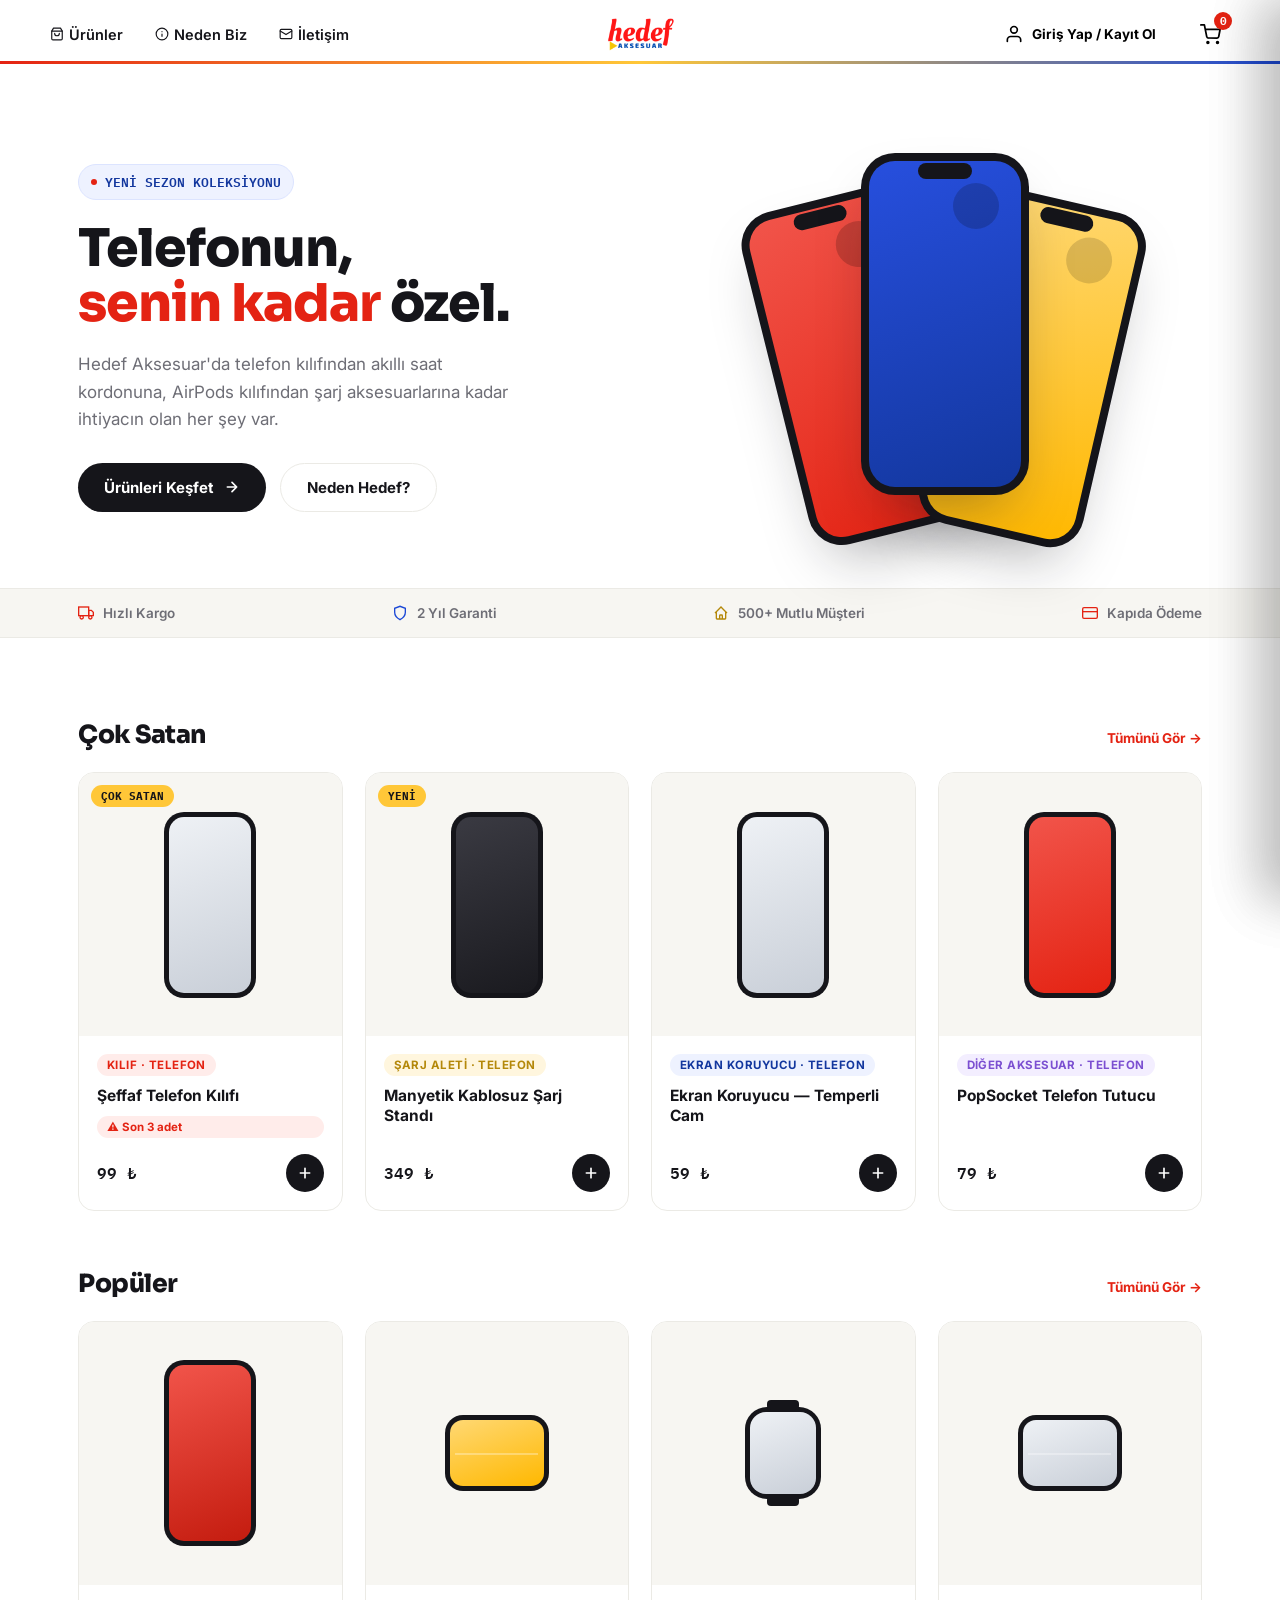
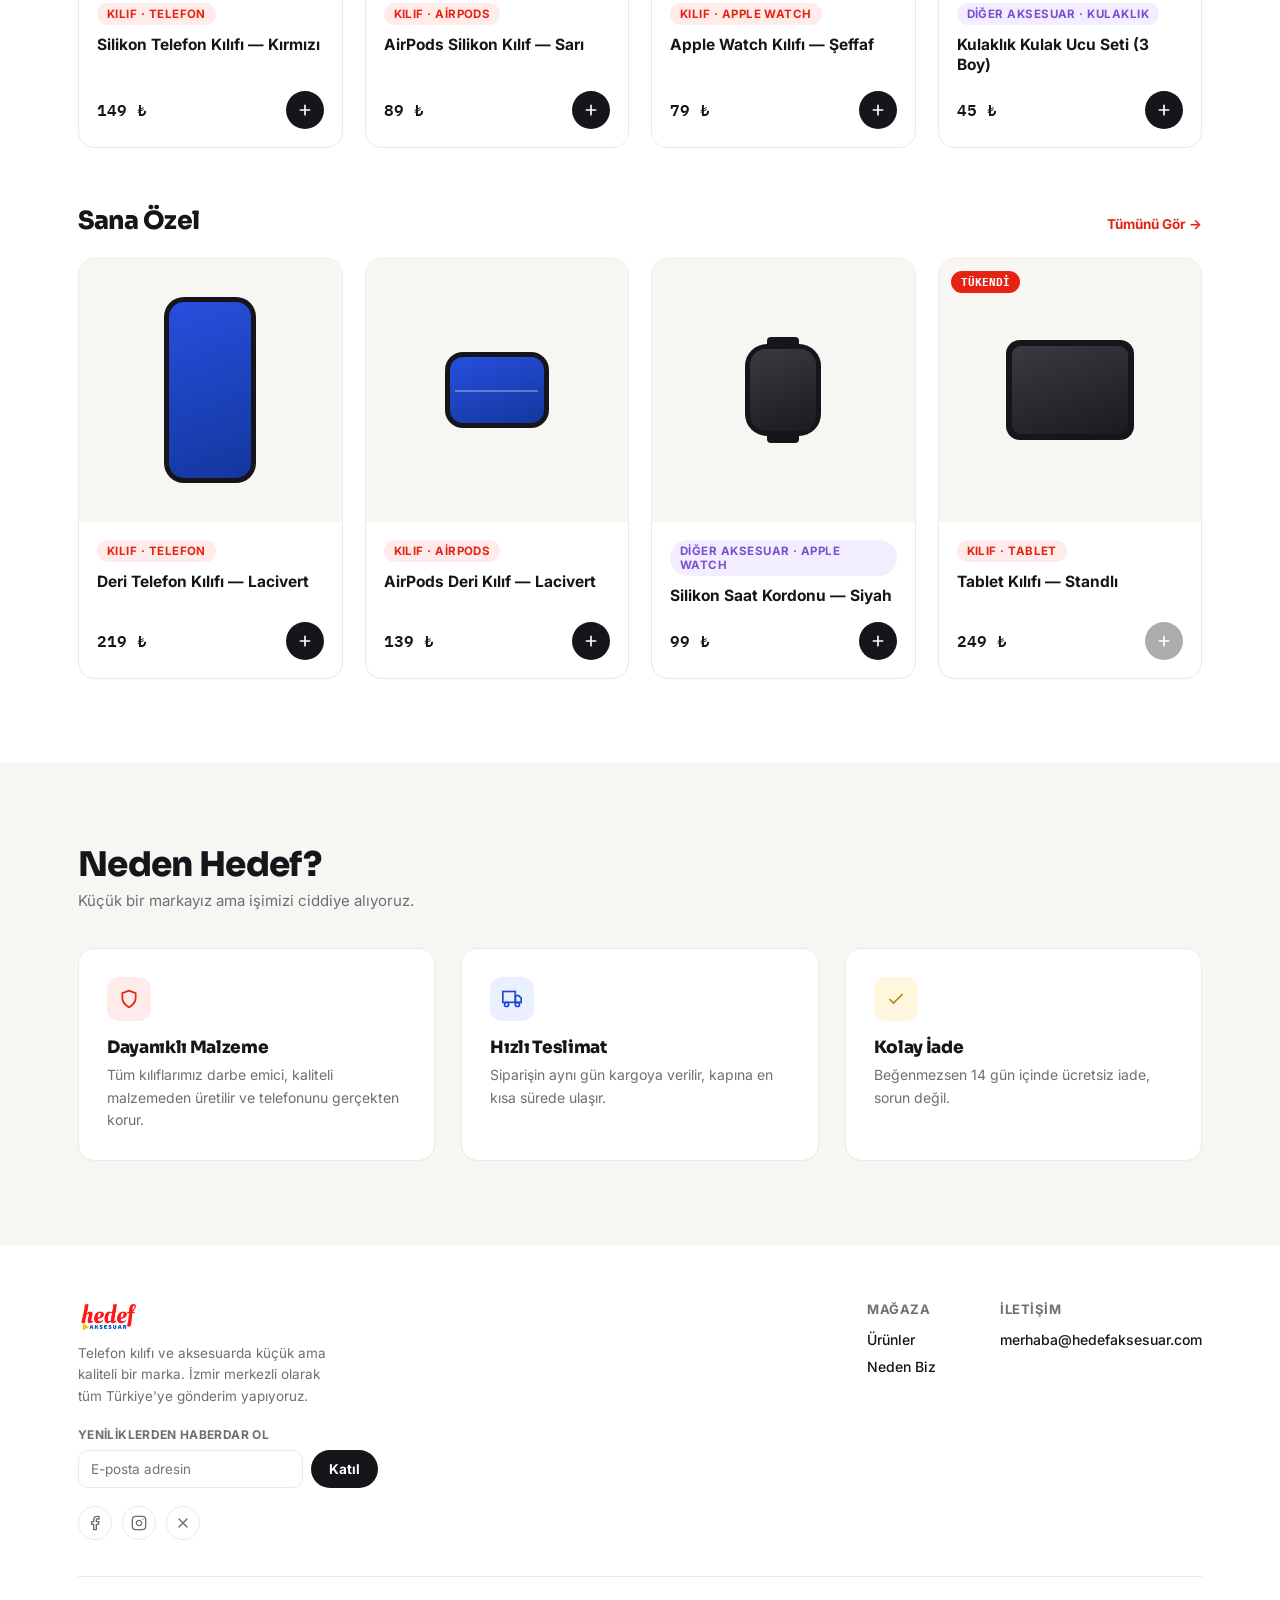
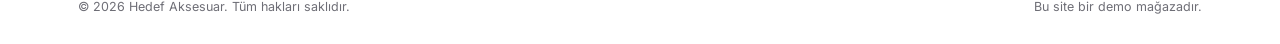
==== commit 6c220f1f: "Karanlik mod kontrast duzeltmesi, sade urun kartlari, model bazli barkod" ====
--- a/hedef-aksesuar-tekdosya.html
+++ b/hedef-aksesuar-tekdosya.html
@@ -12,6 +12,7 @@
   :root{
     --bg:#FFFFFF;
     --bg-soft:#F7F6F2;
+    --surface:#FFFFFF;
     --ink:#15151A;
     --muted:#6E6E76;
     --line:#EBEAE5;
@@ -27,14 +28,15 @@
     --solid-text:#FFFFFF;
   }
   :root[data-theme="dark"]{
-    --bg:#131316;
-    --bg-soft:#1C1C21;
-    --ink:#F3F3F1;
-    --muted:#9B9BA4;
-    --line:#2C2C33;
-    --shadow: 0 10px 30px rgba(0,0,0,0.4);
-    --solid:#F3F3F1;
-    --solid-text:#131316;
+    --bg:#18181C;
+    --bg-soft:#1E1E23;
+    --surface:#232329;
+    --ink:#EDEDEC;
+    --muted:#9C9CA6;
+    --line:#38383F;
+    --shadow: 0 10px 30px rgba(0,0,0,0.45);
+    --solid:#EDEDEC;
+    --solid-text:#18181C;
   }
   *{box-sizing:border-box; margin:0; padding:0;}
   html{scroll-behavior:smooth; height:100%;}
@@ -79,7 +81,7 @@
     backdrop-filter:blur(10px);
   }
   :root[data-theme="dark"] header{
-    background:rgba(19,19,22,0.86);
+    background:rgba(24,24,28,0.86);
   }
   header::after{
     content:""; position:absolute; left:0; right:0; bottom:0; height:3px;
@@ -230,7 +232,7 @@
 
   .filter-open-btn{
     display:inline-flex; align-items:center; gap:8px; padding:11px 20px; border-radius:100px;
-    border:1.5px solid var(--line); background:var(--bg); font-weight:700; font-size:13.5px; color:var(--ink);
+    border:1.5px solid var(--line); background:var(--surface); font-weight:700; font-size:13.5px; color:var(--ink);
     transition:all .18s ease; white-space:nowrap;
   }
   .filter-open-btn:hover{border-color:var(--ink);}
@@ -248,15 +250,10 @@
   .chip-row{display:flex; flex-wrap:wrap; gap:9px;}
   .chip{
     padding:9px 16px; border-radius:100px; border:1.5px solid var(--line); font-size:13px; font-weight:600;
-    color:var(--ink); transition:all .15s ease; background:var(--bg);
+    color:var(--ink); transition:all .15s ease; background:var(--surface);
   }
   .chip:hover{border-color:var(--red);}
   .chip.active{background:var(--red); color:#fff; border-color:var(--red);}
-
-  .compat-badge{
-    font-size:11px; font-weight:600; color:var(--blue-dark); background:#EEF2FF;
-    padding:3px 9px; border-radius:100px; display:inline-block; width:fit-content;
-  }
 
   .grid-empty{
     grid-column:1/-1; text-align:center; padding:60px 20px; color:var(--muted);
@@ -276,7 +273,7 @@
   }
   .page-btn{
     min-width:38px; height:38px; padding:0 8px; border-radius:100px; border:1.5px solid var(--line);
-    background:var(--bg); color:var(--ink); font-weight:700; font-size:13.5px; font-family:'IBM Plex Mono',monospace;
+    background:var(--surface); color:var(--ink); font-weight:700; font-size:13.5px; font-family:'IBM Plex Mono',monospace;
     display:flex; align-items:center; justify-content:center; transition:all .15s ease;
   }
   .page-btn:hover:not(:disabled){border-color:var(--ink);}
@@ -322,14 +319,14 @@
     min-height:100vh; display:flex; align-items:center; justify-content:center; background:var(--bg-soft);
   }
   .admin-login-card{
-    background:var(--bg); border:1px solid var(--line); border-radius:var(--radius); padding:36px;
+    background:var(--surface); border:1px solid var(--line); border-radius:var(--radius); padding:36px;
     width:340px; max-width:90vw; box-shadow:var(--shadow); text-align:center;
   }
   .admin-login-card h2{font-size:22px; margin-bottom:10px;}
   .admin-login-card p{font-size:13.5px; color:var(--muted); margin-bottom:18px;}
   .admin-input{
     width:100%; padding:12px 14px; border-radius:10px; border:1.5px solid var(--line);
-    font-family:inherit; font-size:14px; color:var(--ink); background:var(--bg);
+    font-family:inherit; font-size:14px; color:var(--ink); background:var(--surface);
   }
   .admin-input:focus{outline:none; border-color:var(--ink);}
 
@@ -364,7 +361,7 @@
 
   .stat-grid{display:grid; grid-template-columns:repeat(4,1fr); gap:18px; margin-bottom:28px;}
   .stat-card{
-    background:var(--bg); border:1px solid var(--line); border-radius:var(--radius); padding:22px;
+    background:var(--surface); border:1px solid var(--line); border-radius:var(--radius); padding:22px;
     position:relative; overflow:hidden;
   }
   .stat-card::before{content:""; position:absolute; top:0; left:0; right:0; height:4px; background:var(--line);}
@@ -377,7 +374,7 @@
   .stat-card.warn .stat-value{color:var(--red);}
 
   .admin-card{
-    background:var(--bg); border:1px solid var(--line); border-radius:var(--radius); padding:26px; margin-bottom:22px;
+    background:var(--surface); border:1px solid var(--line); border-radius:var(--radius); padding:26px; margin-bottom:22px;
   }
   .admin-card h3{font-size:18px; margin-bottom:16px;}
   .admin-two-col{display:grid; grid-template-columns:1fr 1fr; gap:22px;}
@@ -385,7 +382,7 @@
   .admin-table-wrap{overflow-x:auto;}
 
   .stock-card{
-    background:var(--bg); border:1px solid var(--line); border-radius:14px; padding:16px 18px; margin-bottom:12px;
+    background:var(--surface); border:1px solid var(--line); border-radius:14px; padding:16px 18px; margin-bottom:12px;
     transition:border-color .15s ease;
   }
   .stock-card:hover{border-color:#DCE4FF;}
@@ -417,7 +414,7 @@
   .stock-grid-label .tag-chip-dot{width:12px; height:12px; border-radius:50%; flex-shrink:0; border:1px solid rgba(0,0,0,.1);}
   .stock-grid-input{
     width:64px; padding:6px 8px; border-radius:8px; border:1.5px solid var(--line); font-family:'IBM Plex Mono',monospace;
-    font-size:13px; text-align:center; background:var(--bg); transition:border-color .15s ease;
+    font-size:13px; text-align:center; background:var(--surface); transition:border-color .15s ease;
   }
   .stock-grid-input:focus{outline:none; border-color:var(--blue);}
   @media (max-width:700px){ .stock-grid-wrap{grid-template-columns:1fr;} }
@@ -430,7 +427,7 @@
   .stock-matrix tfoot td{font-weight:700; border-top:1.5px solid var(--line); border-bottom:none; padding-top:11px;}
   .stock-matrix-input{
     width:60px; padding:6px 6px; border-radius:8px; border:1.5px solid var(--line); font-family:'IBM Plex Mono',monospace;
-    font-size:12.5px; text-align:center; background:var(--bg); transition:border-color .15s ease;
+    font-size:12.5px; text-align:center; background:var(--surface); transition:border-color .15s ease;
   }
   .stock-matrix-input:focus{outline:none; border-color:var(--blue);}
   .stock-col-dot{width:10px; height:10px; border-radius:50%; display:inline-block; margin-right:6px; border:1px solid rgba(0,0,0,.1); vertical-align:-1px;}
@@ -447,7 +444,7 @@
   .admin-thumb img{width:100%; height:100%; object-fit:cover;}
   .admin-action-btn{
     display:inline-flex; align-items:center; gap:5px; padding:8px 13px; border-radius:8px; font-size:13px; font-weight:700;
-    border:1.5px solid var(--line); color:var(--ink); margin-right:6px; background:var(--bg); white-space:nowrap;
+    border:1.5px solid var(--line); color:var(--ink); margin-right:6px; background:var(--surface); white-space:nowrap;
   }
   .admin-action-btn:hover{border-color:var(--ink); background:var(--bg-soft);}
   .admin-action-btn.danger{color:var(--red); border-color:#FFD4CE;}
@@ -481,7 +478,7 @@
   .admin-form-actions{display:flex; gap:10px; margin-top:6px;}
 
   .tag-input-box{
-    border:1.5px solid var(--line); border-radius:10px; padding:10px 12px; background:var(--bg);
+    border:1.5px solid var(--line); border-radius:10px; padding:10px 12px; background:var(--surface);
   }
   .tag-chip-row{display:flex; flex-wrap:wrap; gap:8px;}
   .tag-chip-row:not(:empty){margin-bottom:8px;}
@@ -497,12 +494,12 @@
   .tag-chip button:hover{background:var(--red); color:#fff;}
   .variant-chip{gap:6px;}
   .model-chip-added{background:#EEF2FF; border:1px solid #DCE4FF;}
-  .model-chip-available{background:var(--bg);}
+  .model-chip-available{background:var(--surface);}
   .model-chip-available:hover{background:var(--bg-soft); border-color:var(--ink);}
   .model-stock-input{display:inline-flex; align-items:center;}
   .model-stock-input input{
     width:46px; padding:3px 5px; border-radius:6px; border:1px solid var(--line); font-size:11.5px;
-    font-family:'IBM Plex Mono',monospace; text-align:center; background:var(--bg);
+    font-family:'IBM Plex Mono',monospace; text-align:center; background:var(--surface);
   }
   .model-stock-input input:focus{outline:none; border-color:var(--blue);}
   .variant-photo-btn{
@@ -514,8 +511,11 @@
   .variant-photo-btn.has-photo:hover{background:var(--blue); color:#fff;}
 
   .barcode-grid{display:flex; flex-wrap:wrap; gap:14px;}
+  .barcode-model-group{padding:14px 0; border-bottom:1px dashed var(--line);}
+  .barcode-model-group:last-child{border-bottom:none; padding-bottom:0;}
+  .barcode-model-group:first-child{padding-top:0;}
   .barcode-card{
-    border:1.5px solid var(--line); border-radius:12px; padding:12px 14px; background:var(--bg);
+    border:1.5px solid var(--line); border-radius:12px; padding:12px 14px; background:var(--surface);
     display:flex; flex-direction:column; align-items:center; gap:8px; min-width:180px;
   }
   .barcode-label{font-size:12px; font-weight:700; color:var(--ink); text-align:center;}
@@ -573,7 +573,7 @@
   }
   .theme-switch-label{font-size:13.5px; font-weight:700; color:var(--ink);}
   .theme-switch-sub{font-size:12px; color:var(--muted); margin-top:2px;}
-  .theme-toggle{display:flex; gap:4px; background:var(--bg); border:1px solid var(--line); border-radius:100px; padding:3px;}
+  .theme-toggle{display:flex; gap:4px; background:var(--surface); border:1px solid var(--line); border-radius:100px; padding:3px;}
   .theme-toggle-btn{
     display:flex; align-items:center; gap:6px; padding:7px 13px; border-radius:100px; font-size:12.5px; font-weight:700; color:var(--muted);
     transition:all .15s ease;
@@ -644,10 +644,10 @@
   .pd-price{font-family:'IBM Plex Mono',monospace; font-size:27px; font-weight:600; margin-bottom:8px;}
   .pd-section-label{font-size:12px; font-weight:700; color:var(--muted); text-transform:uppercase; letter-spacing:.03em; margin:24px 0 12px;}
   .pd-color-row{display:flex; gap:10px; flex-wrap:wrap;}
-  .pd-color-chip{display:flex; align-items:center; gap:8px; padding:9px 16px; border-radius:100px; border:1.5px solid var(--line); font-size:13.5px; font-weight:600; background:var(--bg);}
+  .pd-color-chip{display:flex; align-items:center; gap:8px; padding:9px 16px; border-radius:100px; border:1.5px solid var(--line); font-size:13.5px; font-weight:600; background:var(--surface);}
   .pd-color-chip.active{border-color:var(--ink); background:var(--bg-soft);}
   .pd-color-dot{width:14px; height:14px; border-radius:50%; border:1px solid rgba(0,0,0,0.12); flex-shrink:0;}
-  .pd-model-chip{padding:9px 16px; border-radius:100px; border:1.5px solid var(--line); font-size:13.5px; font-weight:600; background:var(--bg);}
+  .pd-model-chip{padding:9px 16px; border-radius:100px; border:1.5px solid var(--line); font-size:13.5px; font-weight:600; background:var(--surface);}
   .pd-model-chip.active{background:var(--solid); color:var(--solid-text); border-color:var(--solid);}
   .pd-qty-row{display:flex; align-items:center; gap:16px; margin:10px 0 26px;}
   .pd-qty-row .qty-btn{width:34px; height:34px; border-radius:9px;}
@@ -659,7 +659,7 @@
     .pd-name{font-size:24px;}
   }
   .card{
-    background:var(--bg); border:1px solid var(--line); border-radius:var(--radius);
+    background:var(--surface); border:1px solid var(--line); border-radius:var(--radius);
     overflow:hidden; display:flex; flex-direction:column;
     transition:transform .22s ease, box-shadow .22s ease;
     opacity:0; transform:translateY(14px); animation:rise .5s ease forwards;
@@ -717,7 +717,7 @@
   .why{background:var(--bg-soft);}
   .why-grid{display:grid; grid-template-columns:repeat(3,1fr); gap:26px; margin-top:38px;}
   .why-card{
-    background:var(--bg); border:1px solid var(--line); border-radius:var(--radius); padding:28px;
+    background:var(--surface); border:1px solid var(--line); border-radius:var(--radius); padding:28px;
   }
   .why-icon{
     width:44px; height:44px; border-radius:12px; display:flex; align-items:center; justify-content:center;
@@ -763,7 +763,7 @@
   .overlay.open{opacity:1; pointer-events:auto;}
   .drawer{
     position:fixed; top:0; right:0; height:100%; width:400px; max-width:92vw;
-    background:var(--bg); z-index:95; transform:translateX(100%); transition:transform .32s cubic-bezier(.2,.8,.2,1);
+    background:var(--surface); z-index:95; transform:translateX(100%); transition:transform .32s cubic-bezier(.2,.8,.2,1);
     display:flex; flex-direction:column; box-shadow:-20px 0 50px rgba(0,0,0,0.15);
   }
   .drawer.open{transform:translateX(0);}
@@ -810,7 +810,7 @@
 
   .custom-confirm-box{
     position:fixed; top:50%; left:50%; transform:translate(-50%,-50%) scale(0.95);
-    background:var(--bg); border-radius:18px; padding:26px; width:340px; max-width:90vw;
+    background:var(--surface); border-radius:18px; padding:26px; width:340px; max-width:90vw;
     z-index:130; opacity:0; pointer-events:none; transition:all .2s ease; box-shadow:0 30px 70px rgba(0,0,0,0.25);
   }
   .custom-confirm-box.open{opacity:1; pointer-events:auto; transform:translate(-50%,-50%) scale(1);}
@@ -1599,14 +1599,6 @@
   return {telefon:"Telefon", tablet:"Tablet", airpods:"AirPods", saat:"Apple Watch", kulaklik:"Kulaklık"}[key] || key;
 }
 
-function modelLabel(modelKey){
-  for(const m of MARKALAR){
-    const found = m.models.find(x => x.key === modelKey);
-    if(found) return found.label;
-  }
-  return modelKey;
-}
-
 function renderMarkaChips(){
   const el = document.getElementById('markaChips');
   el.innerHTML = `<button class="chip ${selectedMarka==='all' ? 'active' : ''}" data-marka="all">Tümü</button>` +
@@ -1689,7 +1681,6 @@
   const card = document.createElement('div');
   card.className = 'card';
   card.style.animationDelay = (i*0.03) + 's';
-  const compat = p.universal ? 'Tüm modellerle uyumlu' : (p.models ? p.models.map(modelLabel).join(', ') : '');
   const outOfStock = (p.stock !== undefined && p.stock <= 0);
   const lowStock = (p.stock !== undefined && p.stock > 0 && p.stock <= (p.lowStockThreshold || 5));
   card.innerHTML = `
@@ -1701,7 +1692,6 @@
     <div class="card-body">
       <span class="card-cat" style="background:${categoryAccentBg(p.brand)}; color:${categoryAccentFg(p.brand)}; padding:4px 10px; border-radius:100px; display:inline-block; width:fit-content;">${brandLabel(p.brand)} · ${deviceLabel(p.device)}</span>
       <span class="card-name">${p.name}</span>
-      ${compat ? `<span class="compat-badge">${compat}</span>` : ''}
       ${lowStock ? `<span class="warn-badge">⚠️ Son ${p.stock} adet</span>` : ''}
       <div class="card-bottom">
         <span class="price">${fmt(p)}</span>
@@ -3452,20 +3442,24 @@
   }
   el.innerHTML = list.map(p => {
     const isOpen = !!barcodeExpanded[p.id];
-    const variantCount = p.variants.colors.length + (p.variants.patterns || []).length;
+    const hasModels = hasModelStockMatrix(p);
+    const columns = modelVariantColumns(p);
+    const variantCount = hasModels ? p.variants.models.length * columns.length : columns.length;
     return `
     <div class="stock-card">
       <div class="stock-card-head clickable" onclick="toggleBarcodeVariants(${p.id})">
         <div class="stock-card-thumb">${p.image ? `<img src="${p.image}">` : '📦'}</div>
         <div class="stock-card-name">${p.name}</div>
-        <span class="muted-count">${variantCount} varyant</span>
+        <span class="muted-count">${variantCount} barkod${hasModels ? ' · ' + p.variants.models.length + ' model' : ''}</span>
         <svg class="stock-chevron ${isOpen ? 'open' : ''}" width="16" height="16" viewBox="0 0 24 24" fill="none" stroke="currentColor" stroke-width="2.5" stroke-linecap="round" stroke-linejoin="round"><path d="M6 9l6 6 6-6"/></svg>
       </div>
       <div class="stock-variant-section ${isOpen ? 'open' : ''}">
+        ${hasModels ? barcodeModelMatrixHTML(p, columns) : `
         <div class="barcode-grid">
           ${p.variants.colors.map((c, i) => barcodeCardHTML(p, 'color', i, c)).join('')}
           ${(p.variants.patterns || []).map((pt, i) => barcodeCardHTML(p, 'pattern', i, pt)).join('')}
         </div>
+        `}
       </div>
     </div>`;
   }).join('');
@@ -3485,6 +3479,32 @@
         </div>`}
   </div>`;
 }
+function barcodeModelMatrixHTML(p, columns){
+  return p.variants.models.map((m, mi) => `
+    <div class="barcode-model-group">
+      <div class="stock-variant-group-label">📱 ${m.name}</div>
+      <div class="barcode-grid">
+        ${columns.map((col, ci) => barcodeModelVariantCardHTML(p, mi, m, col, ci)).join('')}
+      </div>
+    </div>
+  `).join('');
+}
+function barcodeModelVariantCardHTML(p, modelIdx, m, col, colIdx){
+  const manual = m.variantBarcodes && m.variantBarcodes[col.name];
+  const code = manual || generateBarcodeNumber(p.id + '-' + m.name, col.name);
+  const kindLabel = col.type === 'color' ? 'Renk' : 'Desen';
+  const fieldId = `barcodeModelInput_${p.id}_${modelIdx}_${colIdx}`;
+  return `<div class="barcode-card">
+    <div class="barcode-label">${kindLabel}: ${col.name}${manual ? ' <span class="barcode-manual-tag">Elle eklendi</span>' : ''}</div>
+    ${generateBarcodeSVG(code)}
+    ${manual
+      ? `<button type="button" class="admin-action-btn danger" onclick="resetModelVariantBarcode(${p.id}, ${modelIdx}, '${col.name.replace(/'/g, "\\'")}')">🗑 Kaldır</button>`
+      : `<div class="admin-form-row" style="margin-top:0;">
+          <input class="admin-input" id="${fieldId}" placeholder="Barkod no" style="font-size:12px; padding:8px 10px; min-width:110px;">
+          <button type="button" class="admin-action-btn" onclick="saveModelVariantBarcode(${p.id}, ${modelIdx}, '${col.name.replace(/'/g, "\\'")}', '${fieldId}')">Ekle</button>
+        </div>`}
+  </div>`;
+}
 function toggleBarcodeVariants(id){
   barcodeExpanded[id] = !barcodeExpanded[id];
   renderBarcodeTab();
@@ -3503,6 +3523,23 @@
   const p = PRODUCTS.find(x => x.id === productId);
   const variant = kind === 'color' ? p.variants.colors[idx] : p.variants.patterns[idx];
   variant.barcode = null;
+  renderBarcodeTab();
+}
+function saveModelVariantBarcode(productId, modelIdx, variantName, fieldId){
+  const input = document.getElementById(fieldId);
+  const val = input.value.trim();
+  if(!val) return;
+  const p = PRODUCTS.find(x => x.id === productId);
+  const m = p.variants.models[modelIdx];
+  if(!m.variantBarcodes) m.variantBarcodes = {};
+  m.variantBarcodes[variantName] = val;
+  renderBarcodeTab();
+  showToast('Barkod eklendi — otomatik oluşturulanın yerine geçti.');
+}
+function resetModelVariantBarcode(productId, modelIdx, variantName){
+  const p = PRODUCTS.find(x => x.id === productId);
+  const m = p.variants.models[modelIdx];
+  if(m.variantBarcodes) delete m.variantBarcodes[variantName];
   renderBarcodeTab();
 }
 document.getElementById('barcodeSearchInput').addEventListener('input', (e) => {
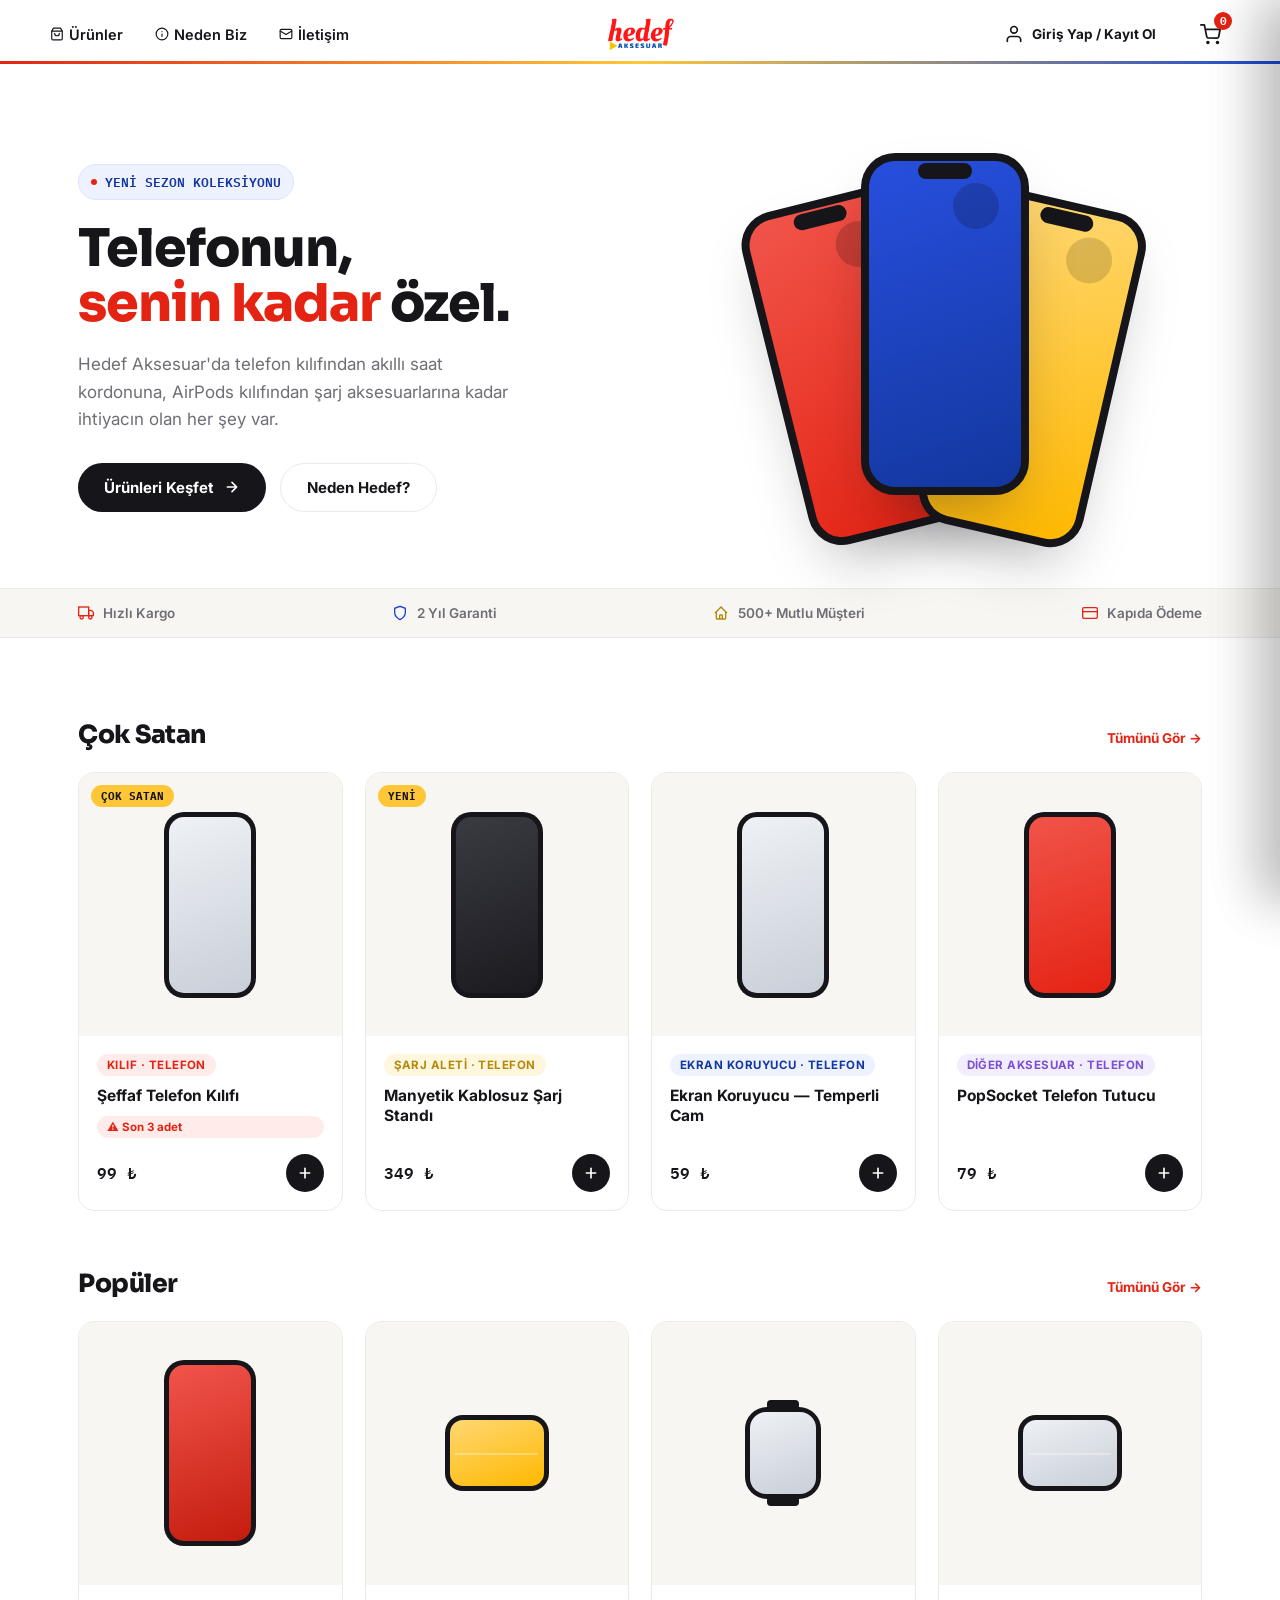
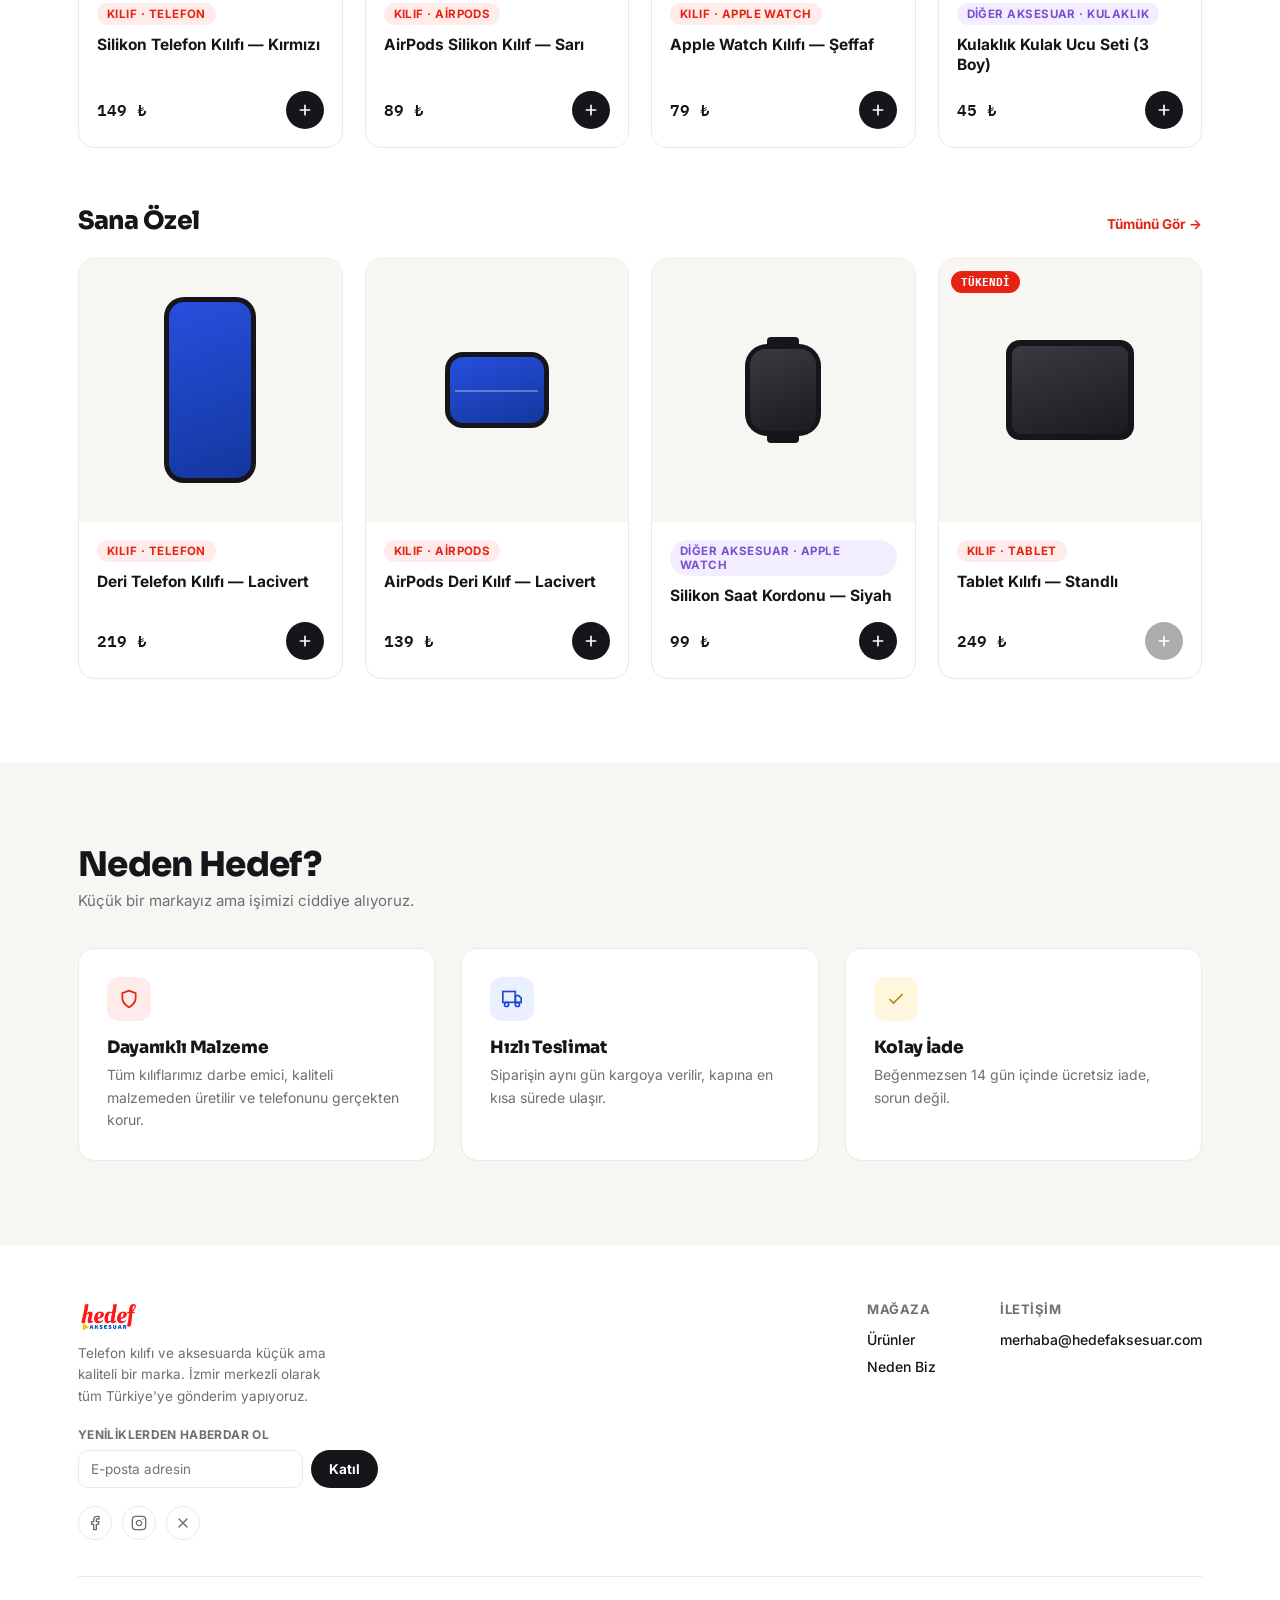
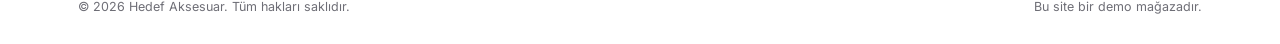
==== commit 8a47c833: "Kok neden duzeltmesi: button elemanlari renk miras almiyordu, global fix" ====
--- a/hedef-aksesuar-tekdosya.html
+++ b/hedef-aksesuar-tekdosya.html
@@ -26,6 +26,11 @@
     --fixed-dark:#15151A;
     --solid:#15151A;
     --solid-text:#FFFFFF;
+    --status-red-bg:#FFECEA; --status-red-text:#E42313;
+    --status-amber-bg:#FFF6DE; --status-amber-text:#B4880A;
+    --status-blue-bg:#EEF2FF; --status-blue-text:#13379E;
+    --status-purple-bg:#F3EEFF; --status-purple-text:#7B4FD1;
+    --status-green-bg:#EAF7EC; --status-green-text:#1E7B34;
   }
   :root[data-theme="dark"]{
     --bg:#18181C;
@@ -37,6 +42,11 @@
     --shadow: 0 10px 30px rgba(0,0,0,0.45);
     --solid:#EDEDEC;
     --solid-text:#18181C;
+    --status-red-bg:rgba(228,35,19,0.16); --status-red-text:#FF8A7E;
+    --status-amber-bg:rgba(180,136,10,0.24); --status-amber-text:#E4B558;
+    --status-blue-bg:rgba(27,72,214,0.22); --status-blue-text:#93ABF2;
+    --status-purple-bg:rgba(123,79,209,0.24); --status-purple-text:#C7ABF3;
+    --status-green-bg:rgba(30,123,52,0.22); --status-green-text:#74CE92;
   }
   *{box-sizing:border-box; margin:0; padding:0;}
   html{scroll-behavior:smooth; height:100%;}
@@ -59,7 +69,7 @@
   .mono{font-family:'IBM Plex Mono',monospace;}
   a{color:inherit; text-decoration:none;}
   img{display:block; max-width:100%;}
-  button{font-family:inherit; cursor:pointer; border:none; background:none;}
+  button{font-family:inherit; cursor:pointer; border:none; background:none; color:inherit;}
   .wrap{max-width:1180px; margin:0 auto; padding:0 28px;}
   ::selection{background:var(--yellow); color:var(--fixed-dark);}
 
@@ -341,27 +351,29 @@
   .admin-exit-btn:hover{opacity:.7;}
   body.admin-mode .admin-exit-btn{display:flex;}
   body.admin-mode .nav-links{display:none;}
+  body.admin-mode .nav{display:flex; justify-content:space-between; align-items:center;}
+  body.admin-mode #cartBtn{display:none;}
 
   .admin-tabs{
-    display:flex; gap:10px; flex-wrap:wrap; margin-bottom:28px; border-bottom:1px solid var(--line); padding-bottom:16px;
+    display:flex; gap:8px; flex-wrap:wrap; margin-bottom:18px; border-bottom:1px solid var(--line); padding-bottom:12px;
   }
   .admin-tab-btn{
-    display:inline-flex; align-items:center; gap:7px;
-    padding:11px 18px; border-radius:100px; font-weight:600; font-size:14px; color:var(--muted);
+    display:inline-flex; align-items:center; gap:6px;
+    padding:9px 15px; border-radius:100px; font-weight:600; font-size:13.5px; color:var(--muted);
     border:1.5px solid var(--line); transition:all .15s ease;
   }
   .admin-tab-btn:hover{color:var(--ink); border-color:var(--ink);}
   .admin-tab-btn.active{background:var(--solid); color:var(--solid-text); border-color:var(--solid);}
 
-  .admin-panel{padding-bottom:60px;}
-  .admin-panel-head{display:flex; justify-content:space-between; align-items:center; margin-bottom:20px;}
-  .admin-panel-head h3{font-size:20px;}
+  .admin-panel{padding-bottom:40px;}
+  .admin-panel-head{display:flex; justify-content:space-between; align-items:center; margin-bottom:14px;}
+  .admin-panel-head h3{font-size:18px;}
   .muted-count{color:var(--muted); font-weight:500; font-size:14px;}
-  .muted-note{color:var(--muted); font-size:14px; margin-bottom:16px; line-height:1.65;}
-
-  .stat-grid{display:grid; grid-template-columns:repeat(4,1fr); gap:18px; margin-bottom:28px;}
+  .muted-note{color:var(--muted); font-size:13.5px; margin-bottom:12px; line-height:1.6;}
+
+  .stat-grid{display:grid; grid-template-columns:repeat(4,1fr); gap:14px; margin-bottom:18px;}
   .stat-card{
-    background:var(--surface); border:1px solid var(--line); border-radius:var(--radius); padding:22px;
+    background:var(--surface); border:1px solid var(--line); border-radius:var(--radius); padding:16px;
     position:relative; overflow:hidden;
   }
   .stat-card::before{content:""; position:absolute; top:0; left:0; right:0; height:4px; background:var(--line);}
@@ -369,20 +381,20 @@
   .stat-card:nth-child(2)::before{background:var(--yellow);}
   .stat-card:nth-child(3)::before{background:var(--red);}
   .stat-card.warn::before{background:var(--red);}
-  .stat-card .stat-label{font-size:13px; color:var(--muted); font-weight:600; text-transform:uppercase; letter-spacing:.03em;}
-  .stat-card .stat-value{font-family:'IBM Plex Mono',monospace; font-size:31px; font-weight:600; margin-top:8px;}
+  .stat-card .stat-label{font-size:12px; color:var(--muted); font-weight:600; text-transform:uppercase; letter-spacing:.03em;}
+  .stat-card .stat-value{font-family:'IBM Plex Mono',monospace; font-size:26px; font-weight:600; margin-top:6px;}
   .stat-card.warn .stat-value{color:var(--red);}
 
   .admin-card{
-    background:var(--surface); border:1px solid var(--line); border-radius:var(--radius); padding:26px; margin-bottom:22px;
-  }
-  .admin-card h3{font-size:18px; margin-bottom:16px;}
-  .admin-two-col{display:grid; grid-template-columns:1fr 1fr; gap:22px;}
+    background:var(--surface); border:1px solid var(--line); border-radius:var(--radius); padding:18px; margin-bottom:16px;
+  }
+  .admin-card h3{font-size:16.5px; margin-bottom:12px;}
+  .admin-two-col{display:grid; grid-template-columns:1fr 1fr; gap:16px;}
 
   .admin-table-wrap{overflow-x:auto;}
 
   .stock-card{
-    background:var(--surface); border:1px solid var(--line); border-radius:14px; padding:16px 18px; margin-bottom:12px;
+    background:var(--surface); border:1px solid var(--line); border-radius:14px; padding:12px 14px; margin-bottom:9px;
     transition:border-color .15s ease;
   }
   .stock-card:hover{border-color:#DCE4FF;}
@@ -437,7 +449,7 @@
     text-align:left; padding:12px; color:var(--muted); font-weight:700; font-size:12px;
     text-transform:uppercase; letter-spacing:.03em; border-bottom:1.5px solid var(--line); white-space:nowrap;
   }
-  .admin-table td{padding:14px 12px; border-bottom:1px solid var(--line); vertical-align:middle;}
+  .admin-table td{padding:10px 12px; border-bottom:1px solid var(--line); vertical-align:middle;}
   .admin-thumb{
     width:44px; height:44px; border-radius:8px; background:var(--bg-soft); display:flex; align-items:center; justify-content:center; overflow:hidden; font-size:18px;
   }
@@ -460,18 +472,18 @@
   .stock-badge{
     font-family:'IBM Plex Mono',monospace; font-weight:600; font-size:12.5px; padding:3px 9px; border-radius:100px;
   }
-  .stock-ok{background:#EAF7EC; color:#1E7B34;}
-  .stock-low{background:#FFF6DE; color:#B4880A;}
-  .stock-out{background:#FFECEA; color:var(--red);}
+  .stock-ok{background:var(--status-green-bg); color:var(--status-green-text);}
+  .stock-low{background:var(--status-amber-bg); color:var(--status-amber-text);}
+  .stock-out{background:var(--status-red-bg); color:var(--status-red-text);}
   .warn-badge{
-    display:inline-flex; align-items:center; gap:5px; font-size:11.5px; font-weight:700; color:var(--red);
-    background:#FFECEA; padding:4px 10px; border-radius:100px;
+    display:inline-flex; align-items:center; gap:5px; font-size:11.5px; font-weight:700; color:var(--status-red-text);
+    background:var(--status-red-bg); padding:4px 10px; border-radius:100px;
   }
 
   .admin-form-row{display:flex; gap:10px; margin-top:14px; flex-wrap:wrap;}
   .admin-form-row .admin-input{flex:1; min-width:140px;}
   .admin-form{
-    background:var(--bg-soft); border:1px solid var(--line); border-radius:var(--radius); padding:24px; margin-bottom:22px;
+    background:var(--bg-soft); border:1px solid var(--line); border-radius:var(--radius); padding:18px; margin-bottom:16px;
   }
   .admin-form-grid{display:grid; grid-template-columns:1fr 1fr; gap:14px; margin-bottom:14px;}
   .admin-form label{font-size:12.5px; font-weight:700; color:var(--muted); display:block; margin-bottom:6px; text-transform:uppercase; letter-spacing:.03em;}
@@ -511,24 +523,49 @@
   .variant-photo-btn.has-photo:hover{background:var(--blue); color:#fff;}
 
   .barcode-grid{display:flex; flex-wrap:wrap; gap:14px;}
-  .barcode-model-group{padding:14px 0; border-bottom:1px dashed var(--line);}
-  .barcode-model-group:last-child{border-bottom:none; padding-bottom:0;}
-  .barcode-model-group:first-child{padding-top:0;}
   .barcode-card{
     border:1.5px solid var(--line); border-radius:12px; padding:12px 14px; background:var(--surface);
     display:flex; flex-direction:column; align-items:center; gap:8px; min-width:180px;
   }
   .barcode-label{font-size:12px; font-weight:700; color:var(--ink); text-align:center;}
   .barcode-manual-tag{
-    display:inline-block; font-size:10px; font-weight:700; color:#1E7B34; background:#EAF7EC;
+    display:inline-block; font-size:10px; font-weight:700; color:var(--status-green-text); background:var(--status-green-bg);
     padding:2px 7px; border-radius:100px; text-transform:uppercase; letter-spacing:.02em;
+  }
+
+  /* Barkodlar sekmesi — sıkı satır düzeni (model + desen ön planda, barkod görseli ikincil) */
+  .barcode-model-block{padding:12px 0; border-bottom:1px dashed var(--line);}
+  .barcode-model-block:last-child{border-bottom:none; padding-bottom:0;}
+  .barcode-model-block:first-child{padding-top:0;}
+  .barcode-list{background:var(--bg-soft); border-radius:10px; padding:2px 14px;}
+  .barcode-row{
+    display:grid; grid-template-columns:1fr auto 96px auto; align-items:center; gap:12px;
+    padding:8px 0; border-bottom:1px solid var(--line);
+  }
+  .barcode-row:last-child{border-bottom:none;}
+  .barcode-row-name{display:flex; align-items:center; gap:7px; font-size:13px; font-weight:600; color:var(--ink); min-width:0;}
+  .barcode-row-svg{display:flex; align-items:center;}
+  .barcode-row-code{font-family:'IBM Plex Mono',monospace; font-size:10px; color:var(--muted); white-space:nowrap; text-align:right;}
+  .barcode-manual-tag-mini{
+    font-size:9px; font-weight:700; color:var(--status-green-text); background:var(--status-green-bg);
+    padding:1px 6px; border-radius:100px; text-transform:uppercase; letter-spacing:.02em; flex-shrink:0;
+  }
+  .barcode-row-action{display:flex; align-items:center; gap:5px;}
+  .barcode-mini-input{
+    width:78px; padding:5px 7px; border-radius:7px; border:1.5px solid var(--line); background:var(--surface);
+    font-family:'IBM Plex Mono',monospace; font-size:11px; text-align:center; color:var(--ink);
+  }
+  .barcode-mini-input:focus{outline:none; border-color:var(--blue);}
+  @media (max-width:700px){
+    .barcode-row{grid-template-columns:1fr auto; row-gap:6px;}
+    .barcode-row-code{display:none;}
   }
   .tag-input-field{
     width:100%; border:none; outline:none; font-family:inherit; font-size:14.5px; padding:4px 2px; background:transparent;
   }
 
   .category-row, .brand-row, .tier-row, .dealer-row{
-    display:flex; align-items:center; justify-content:space-between; padding:14px 0; border-bottom:1px solid var(--line); font-size:14.5px;
+    display:flex; align-items:center; justify-content:space-between; padding:10px 0; border-bottom:1px solid var(--line); font-size:14.5px;
   }
   .category-row:last-child, .brand-row:last-child, .tier-row:last-child, .dealer-row:last-child{border-bottom:none;}
   .brand-models{padding:10px 0 4px 4px; margin-top:10px; border-top:1px dashed var(--line);}
@@ -1543,11 +1580,11 @@
 
 function brandLabel(key){ const c = CATEGORIES.find(c => c.key === key); return c ? c.label : key; }
 function categoryAccentBg(brand){
-  const map = {kilif:'#FFECEA', sarj:'#FFF6DE', ekran:'#EEF2FF', aksesuar:'#F3EEFF'};
+  const map = {kilif:'var(--status-red-bg)', sarj:'var(--status-amber-bg)', ekran:'var(--status-blue-bg)', aksesuar:'var(--status-purple-bg)'};
   return map[brand] || 'var(--bg-soft)';
 }
 function categoryAccentFg(brand){
-  const map = {kilif:'var(--red)', sarj:'#B4880A', ekran:'var(--blue-dark)', aksesuar:'#7B4FD1'};
+  const map = {kilif:'var(--status-red-text)', sarj:'var(--status-amber-text)', ekran:'var(--status-blue-text)', aksesuar:'var(--status-purple-text)'};
   return map[brand] || 'var(--muted)';
 }
 function subLabel(brand, sub){
@@ -1683,6 +1720,7 @@
   card.style.animationDelay = (i*0.03) + 's';
   const outOfStock = (p.stock !== undefined && p.stock <= 0);
   const lowStock = (p.stock !== undefined && p.stock > 0 && p.stock <= (p.lowStockThreshold || 5));
+  const cannotAddMore = (p.stock !== undefined && remainingStock(p.id) <= 0);
   card.innerHTML = `
     <div class="card-media">
       ${p.tag ? `<span class="tag">${p.tag}</span>` : ''}
@@ -1695,7 +1733,7 @@
       ${lowStock ? `<span class="warn-badge">⚠️ Son ${p.stock} adet</span>` : ''}
       <div class="card-bottom">
         <span class="price">${fmt(p)}</span>
-        <button class="add-btn" aria-label="Sepete ekle" data-id="${p.id}" ${outOfStock ? 'disabled style="opacity:.35;cursor:not-allowed;"' : ''}>
+        <button class="add-btn" aria-label="Sepete ekle" data-id="${p.id}" ${cannotAddMore ? 'disabled style="opacity:.35;cursor:not-allowed;"' : ''}>
           <svg width="16" height="16" viewBox="0 0 24 24" fill="none" stroke="currentColor" stroke-width="2.5" stroke-linecap="round"><path d="M12 5v14M5 12h14"/></svg>
         </button>
       </div>
@@ -1891,6 +1929,8 @@
 }
 
 function updateCart(){
+  renderGrid();
+  renderFeaturedRows();
   const count = Object.values(cart).reduce((a,b) => a+b, 0);
   document.getElementById('cartCount').textContent = count;
 
@@ -2845,6 +2885,20 @@
     ${bars}
     <text x="${totalWidth / 2}" y="${barHeight + 14}" text-anchor="middle" font-size="10" font-family="IBM Plex Mono, monospace" fill="#1a1a1f">${code}</text>
   </svg>`;
+}
+function generateBarcodeSVGCompact(code){
+  const barHeight = 24;
+  let x = 2;
+  let bars = '';
+  code.split('').forEach((d, i) => {
+    const w = (parseInt(d, 10) % 2) + 1;
+    if(i % 2 === 0){
+      bars += `<rect x="${x}" y="0" width="${w}" height="${barHeight}" fill="currentColor"/>`;
+    }
+    x += w;
+  });
+  const totalWidth = x + 2;
+  return `<svg viewBox="0 0 ${totalWidth} ${barHeight}" height="${barHeight}" xmlns="http://www.w3.org/2000/svg" style="display:block; color:var(--ink); opacity:.8;">${bars}</svg>`;
 }
 function renderVariantBarcodes(){
   const el = document.getElementById('pf_barcodes');
@@ -3455,54 +3509,56 @@
       </div>
       <div class="stock-variant-section ${isOpen ? 'open' : ''}">
         ${hasModels ? barcodeModelMatrixHTML(p, columns) : `
-        <div class="barcode-grid">
-          ${p.variants.colors.map((c, i) => barcodeCardHTML(p, 'color', i, c)).join('')}
-          ${(p.variants.patterns || []).map((pt, i) => barcodeCardHTML(p, 'pattern', i, pt)).join('')}
+        <div class="barcode-list">
+          ${p.variants.colors.map((c, i) => barcodeRowHTML(p, 'color', i, c)).join('')}
+          ${(p.variants.patterns || []).map((pt, i) => barcodeRowHTML(p, 'pattern', i, pt)).join('')}
         </div>
         `}
       </div>
     </div>`;
   }).join('');
 }
-function barcodeCardHTML(p, kind, idx, variant){
+function barcodeRowHTML(p, kind, idx, variant){
   const code = variant.barcode || generateBarcodeNumber(p.id, variant.name);
-  const kindLabel = kind === 'color' ? 'Renk' : 'Desen';
+  const dot = kind === 'color' ? `<span class="tag-chip-dot" style="background:${colorHex(variant.name)};"></span>` : '';
   const fieldId = `barcodeManualInput_${p.id}_${kind}_${idx}`;
-  return `<div class="barcode-card">
-    <div class="barcode-label">${kindLabel}: ${variant.name}${variant.barcode ? ' <span class="barcode-manual-tag">Elle eklendi</span>' : ''}</div>
-    ${generateBarcodeSVG(code)}
-    ${variant.barcode
-      ? `<button type="button" class="admin-action-btn danger" onclick="resetProductVariantBarcode(${p.id}, '${kind}', ${idx})">🗑 Kaldır</button>`
-      : `<div class="admin-form-row" style="margin-top:0;">
-          <input class="admin-input" id="${fieldId}" placeholder="Barkod no" style="font-size:12px; padding:8px 10px; min-width:110px;">
-          <button type="button" class="admin-action-btn" onclick="saveManualBarcodeFromField(${p.id}, '${kind}', ${idx})">Ekle</button>
-        </div>`}
+  return `<div class="barcode-row">
+    <span class="barcode-row-name">${dot}${variant.name}${variant.barcode ? '<span class="barcode-manual-tag-mini">Elle</span>' : ''}</span>
+    <span class="barcode-row-svg">${generateBarcodeSVGCompact(code)}</span>
+    <span class="barcode-row-code">${code}</span>
+    <span class="barcode-row-action">
+      ${variant.barcode
+        ? `<button type="button" class="admin-btn-icon danger" onclick="resetProductVariantBarcode(${p.id}, '${kind}', ${idx})" title="Kaldır">🗑</button>`
+        : `<input class="barcode-mini-input" id="${fieldId}" placeholder="Barkod no">
+           <button type="button" class="admin-btn-icon" onclick="saveManualBarcodeFromField(${p.id}, '${kind}', ${idx})" title="Ekle">＋</button>`}
+    </span>
   </div>`;
 }
 function barcodeModelMatrixHTML(p, columns){
   return p.variants.models.map((m, mi) => `
-    <div class="barcode-model-group">
+    <div class="barcode-model-block">
       <div class="stock-variant-group-label">📱 ${m.name}</div>
-      <div class="barcode-grid">
-        ${columns.map((col, ci) => barcodeModelVariantCardHTML(p, mi, m, col, ci)).join('')}
+      <div class="barcode-list">
+        ${columns.map((col, ci) => barcodeModelVariantRowHTML(p, mi, m, col, ci)).join('')}
       </div>
     </div>
   `).join('');
 }
-function barcodeModelVariantCardHTML(p, modelIdx, m, col, colIdx){
+function barcodeModelVariantRowHTML(p, modelIdx, m, col, colIdx){
   const manual = m.variantBarcodes && m.variantBarcodes[col.name];
   const code = manual || generateBarcodeNumber(p.id + '-' + m.name, col.name);
-  const kindLabel = col.type === 'color' ? 'Renk' : 'Desen';
+  const dot = col.type === 'color' ? `<span class="tag-chip-dot" style="background:${colorHex(col.name)};"></span>` : '';
   const fieldId = `barcodeModelInput_${p.id}_${modelIdx}_${colIdx}`;
-  return `<div class="barcode-card">
-    <div class="barcode-label">${kindLabel}: ${col.name}${manual ? ' <span class="barcode-manual-tag">Elle eklendi</span>' : ''}</div>
-    ${generateBarcodeSVG(code)}
-    ${manual
-      ? `<button type="button" class="admin-action-btn danger" onclick="resetModelVariantBarcode(${p.id}, ${modelIdx}, '${col.name.replace(/'/g, "\\'")}')">🗑 Kaldır</button>`
-      : `<div class="admin-form-row" style="margin-top:0;">
-          <input class="admin-input" id="${fieldId}" placeholder="Barkod no" style="font-size:12px; padding:8px 10px; min-width:110px;">
-          <button type="button" class="admin-action-btn" onclick="saveModelVariantBarcode(${p.id}, ${modelIdx}, '${col.name.replace(/'/g, "\\'")}', '${fieldId}')">Ekle</button>
-        </div>`}
+  return `<div class="barcode-row">
+    <span class="barcode-row-name">${dot}${col.name}${manual ? '<span class="barcode-manual-tag-mini">Elle</span>' : ''}</span>
+    <span class="barcode-row-svg">${generateBarcodeSVGCompact(code)}</span>
+    <span class="barcode-row-code">${code}</span>
+    <span class="barcode-row-action">
+      ${manual
+        ? `<button type="button" class="admin-btn-icon danger" onclick="resetModelVariantBarcode(${p.id}, ${modelIdx}, '${col.name.replace(/'/g, "\\'")}')" title="Kaldır">🗑</button>`
+        : `<input class="barcode-mini-input" id="${fieldId}" placeholder="Barkod no">
+           <button type="button" class="admin-btn-icon" onclick="saveModelVariantBarcode(${p.id}, ${modelIdx}, '${col.name.replace(/'/g, "\\'")}', '${fieldId}')" title="Ekle">＋</button>`}
+    </span>
   </div>`;
 }
 function toggleBarcodeVariants(id){
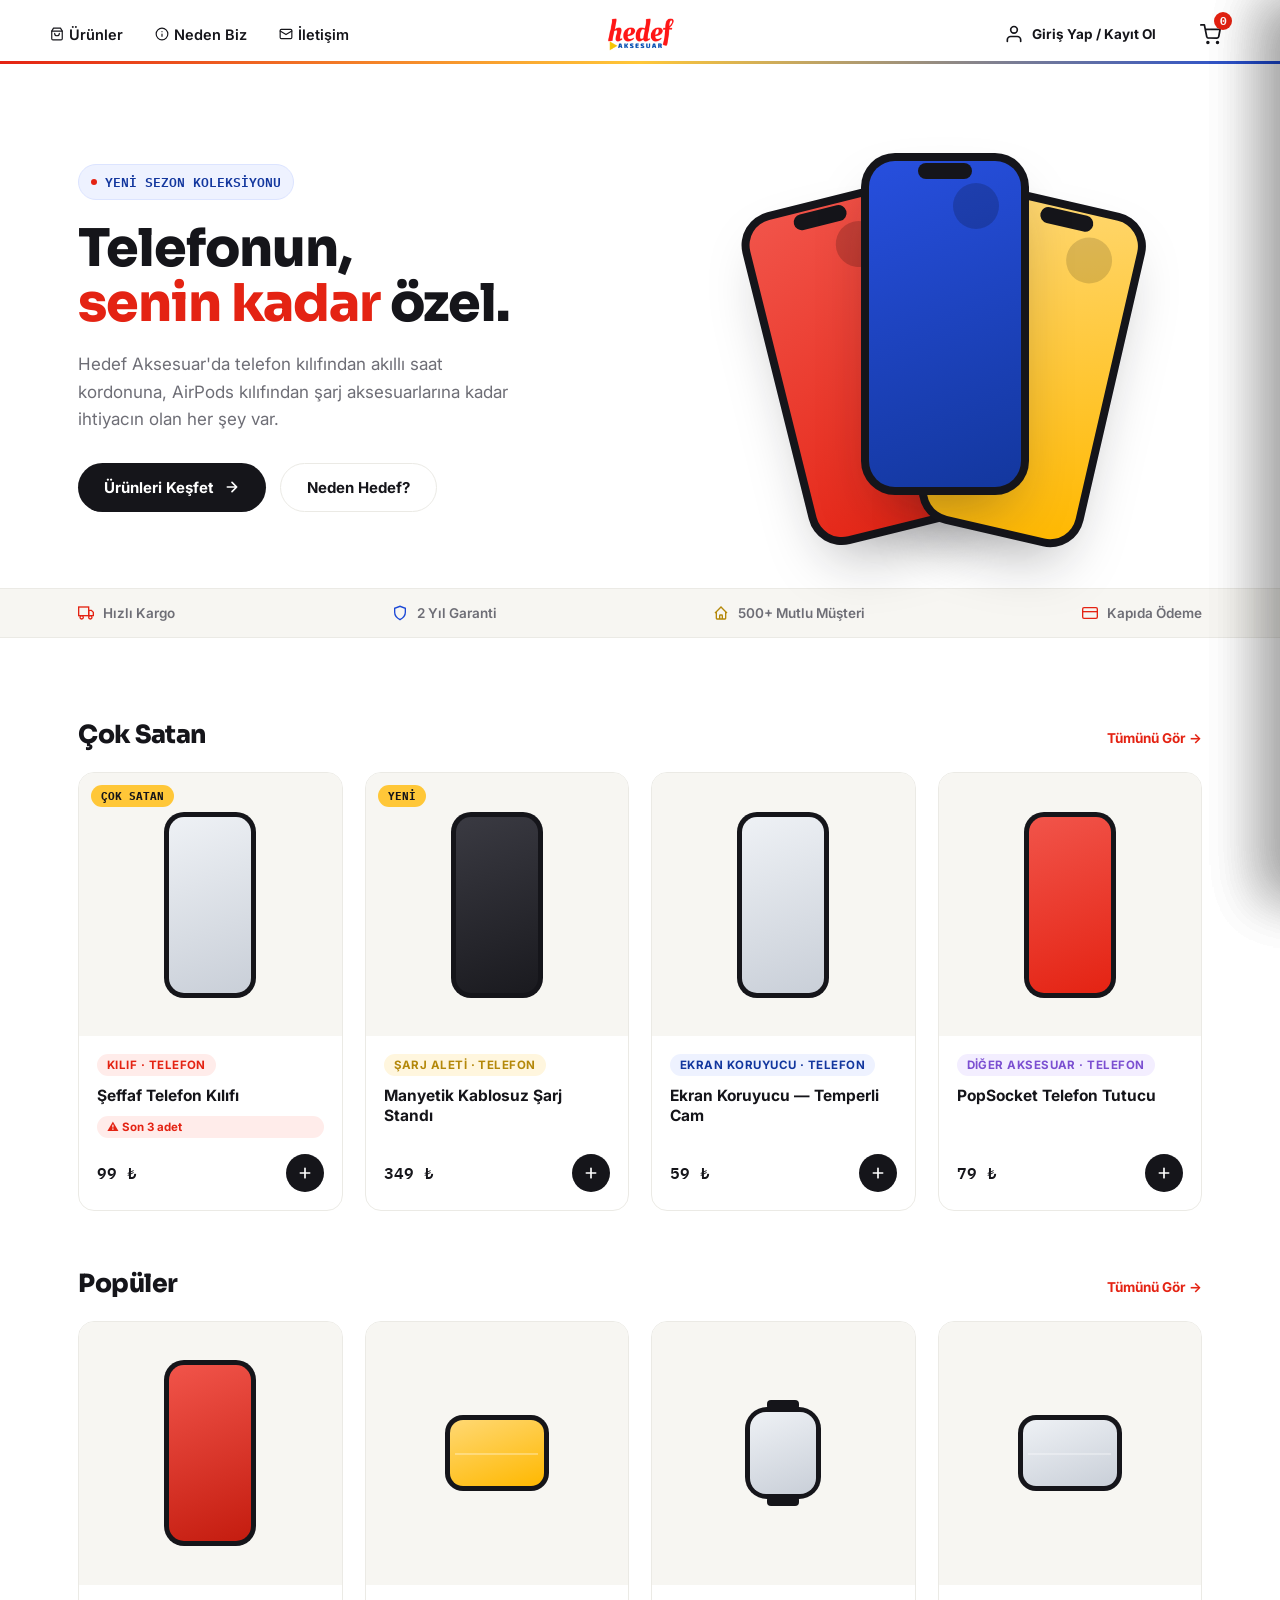
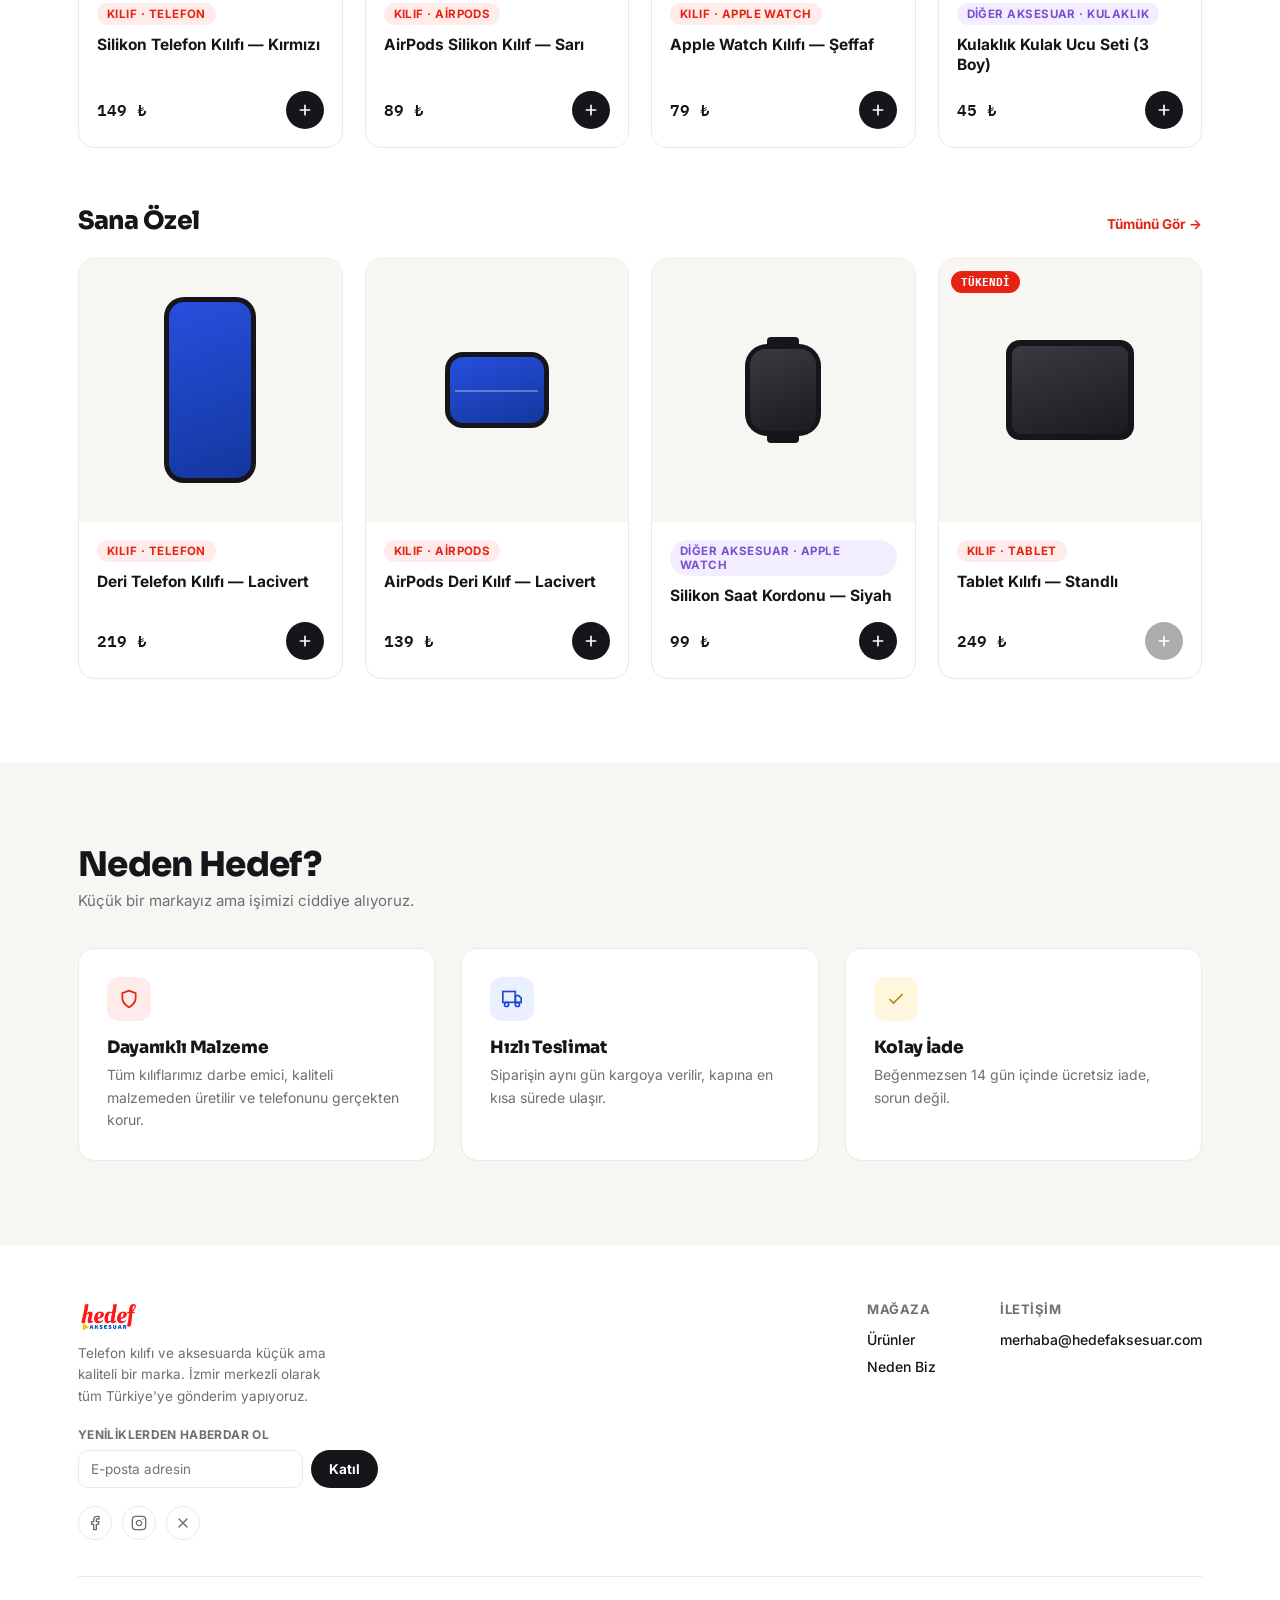
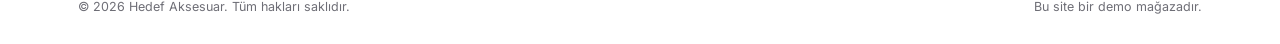
==== commit 82672a69: "Oturum kalicilik, admin header duzeni, hamburger menu, katalog/fiyat bolme" ====
--- a/hedef-aksesuar-tekdosya.html
+++ b/hedef-aksesuar-tekdosya.html
@@ -351,8 +351,18 @@
   .admin-exit-btn:hover{opacity:.7;}
   body.admin-mode .admin-exit-btn{display:flex;}
   body.admin-mode .nav-links{display:none;}
-  body.admin-mode .nav{display:flex; justify-content:space-between; align-items:center;}
   body.admin-mode #cartBtn{display:none;}
+  body.admin-mode .admin-menu-btn{display:flex;}
+
+  .admin-menu-btn{
+    display:none; order:1; justify-self:start; flex-direction:column; align-items:center; justify-content:center;
+    gap:5px; width:40px; height:40px; border-radius:50%; transition:background .2s ease;
+  }
+  .admin-menu-btn:hover{background:var(--bg-soft);}
+  .admin-menu-bar{width:18px; height:2px; background:var(--ink); border-radius:2px; transition:transform .3s ease, opacity .3s ease;}
+  .admin-menu-btn.open .admin-menu-bar:nth-child(1){transform:translateY(7px) rotate(45deg);}
+  .admin-menu-btn.open .admin-menu-bar:nth-child(2){opacity:0;}
+  .admin-menu-btn.open .admin-menu-bar:nth-child(3){transform:translateY(-7px) rotate(-45deg);}
 
   .admin-tabs{
     display:flex; gap:8px; flex-wrap:wrap; margin-bottom:18px; border-bottom:1px solid var(--line); padding-bottom:12px;
@@ -899,6 +909,11 @@
       <a href="#neden-biz" data-goto-section="neden-biz"><svg width="14" height="14" viewBox="0 0 24 24" fill="none" stroke="currentColor" stroke-width="2" stroke-linecap="round" stroke-linejoin="round" style="margin-right:5px; vertical-align:-2px;"><circle cx="12" cy="12" r="10"/><line x1="12" y1="16" x2="12" y2="12"/><line x1="12" y1="8" x2="12.01" y2="8"/></svg>Neden Biz</a>
       <a href="#iletisim"><svg width="14" height="14" viewBox="0 0 24 24" fill="none" stroke="currentColor" stroke-width="2" stroke-linecap="round" stroke-linejoin="round" style="margin-right:5px; vertical-align:-2px;"><rect x="2" y="4" width="20" height="16" rx="2"/><path d="M2 7l10 6 10-6"/></svg>İletişim</a>
     </nav>
+    <button class="admin-menu-btn" id="adminMenuBtn" aria-label="Site ayarları menüsü">
+      <span class="admin-menu-bar"></span>
+      <span class="admin-menu-bar"></span>
+      <span class="admin-menu-bar"></span>
+    </button>
     <div class="nav-right">
       <button class="admin-exit-btn" id="adminExitBtn" data-goto="home">← Panelden Çık</button>
       <button class="icon-btn" id="accountBtn" data-goto="profile" aria-label="Hesabım">
@@ -1050,7 +1065,6 @@
         <button class="admin-tab-btn" data-tab="barkod"><svg width="14" height="14" viewBox="0 0 24 24" fill="none" stroke="currentColor" stroke-width="2" stroke-linecap="round" stroke-linejoin="round"><line x1="3" y1="4" x2="3" y2="20"/><line x1="7" y1="4" x2="7" y2="20"/><line x1="10" y1="4" x2="10" y2="20"/><line x1="14" y1="4" x2="14" y2="20"/><line x1="17" y1="4" x2="17" y2="20"/><line x1="21" y1="4" x2="21" y2="20"/></svg> Barkodlar</button>
         <button class="admin-tab-btn" data-tab="fiyat"><svg width="14" height="14" viewBox="0 0 24 24" fill="none" stroke="currentColor" stroke-width="2" stroke-linecap="round"><line x1="19" y1="5" x2="5" y2="19"/><circle cx="6.5" cy="6.5" r="2.5"/><circle cx="17.5" cy="17.5" r="2.5"/></svg> Ünvanlar ve Fiyat Kademeleri</button>
         <button class="admin-tab-btn" data-tab="siparis"><svg width="14" height="14" viewBox="0 0 24 24" fill="none" stroke="currentColor" stroke-width="2"><rect x="1" y="3" width="15" height="13"/><polygon points="16 8 20 8 23 11 23 16 16 16 16 8"/><circle cx="5.5" cy="18.5" r="2.5"/><circle cx="18.5" cy="18.5" r="2.5"/></svg> Siparişler</button>
-        <button class="admin-tab-btn" data-tab="ayarlar"><svg width="14" height="14" viewBox="0 0 24 24" fill="none" stroke="currentColor" stroke-width="2" stroke-linecap="round" stroke-linejoin="round"><circle cx="12" cy="12" r="3"/><path d="M19.4 15a1.65 1.65 0 0 0 .33 1.82l.06.06a2 2 0 1 1-2.83 2.83l-.06-.06a1.65 1.65 0 0 0-1.82-.33 1.65 1.65 0 0 0-1 1.51V21a2 2 0 0 1-4 0v-.09A1.65 1.65 0 0 0 9 19.4a1.65 1.65 0 0 0-1.82.33l-.06.06a2 2 0 1 1-2.83-2.83l.06-.06a1.65 1.65 0 0 0 .33-1.82 1.65 1.65 0 0 0-1.51-1H3a2 2 0 0 1 0-4h.09A1.65 1.65 0 0 0 4.6 9a1.65 1.65 0 0 0-.33-1.82l-.06-.06a2 2 0 1 1 2.83-2.83l.06.06a1.65 1.65 0 0 0 1.82.33H9a1.65 1.65 0 0 0 1-1.51V3a2 2 0 0 1 4 0v.09a1.65 1.65 0 0 0 1 1.51 1.65 1.65 0 0 0 1.82-.33l.06-.06a2 2 0 1 1 2.83 2.83l-.06.06a1.65 1.65 0 0 0-.33 1.82V9a1.65 1.65 0 0 0 1.51 1H21a2 2 0 0 1 0 4h-.09a1.65 1.65 0 0 0-1.51 1z"/></svg> Ayarlar</button>
       </div>
 
       <div id="productEditScreen" style="display:none;"></div>
@@ -1080,28 +1094,36 @@
 
       <!-- KATEGORİLER & MARKALAR -->
       <div class="admin-panel" id="tab-katalog" style="display:none;">
-        <div class="admin-two-col">
+        <div class="account-tabs-mini" id="katalogSubNav">
+          <button class="chip active" data-katalogsub="kategoriler">Kategoriler</button>
+          <button class="chip" data-katalogsub="markalar">Markalar</button>
+        </div>
+
+        <div id="katalogSubKategoriler">
           <div class="admin-card">
-            <h3>Kategoriler</h3>
+            <div class="admin-panel-head">
+              <h3>Kategoriler</h3>
+              <button class="btn btn-ghost" id="toggleNewCategoryBtn">+ Yeni Kategori</button>
+            </div>
+            <div class="admin-form-row" id="newCategoryRow" style="display:none;">
+              <input class="admin-input" id="newCategoryInput" placeholder="Yeni kategori adı">
+              <button class="btn btn-ghost" id="addCategoryBtn">Ekle</button>
+            </div>
             <div id="categoryManager"></div>
-            <div class="admin-form-row">
-              <input class="admin-input" id="newCategoryInput" placeholder="Yeni kategori adı">
-              <button class="btn btn-ghost" id="addCategoryBtn">+ Ekle</button>
+          </div>
+        </div>
+
+        <div id="katalogSubMarkalar" style="display:none;">
+          <div class="admin-card">
+            <div class="admin-panel-head">
+              <h3>Markalar</h3>
+              <button class="btn btn-ghost" id="toggleNewBrandBtn">+ Yeni Marka</button>
             </div>
-          </div>
-          <div class="admin-card">
-            <h3>Markalar</h3>
+            <div class="admin-form-row" id="newBrandRow" style="display:none;">
+              <input class="admin-input" id="newBrandInput" placeholder="Yeni marka adı">
+              <button class="btn btn-ghost" id="addBrandBtn">Ekle</button>
+            </div>
             <div id="brandManager"></div>
-            <div class="admin-form-row">
-              <input class="admin-input" id="newBrandInput" placeholder="Yeni marka adı">
-              <button class="btn btn-ghost" id="addBrandBtn">+ Ekle</button>
-            </div>
-            <p class="muted-note" style="margin:20px 0 8px; padding-top:16px; border-top:1px dashed var(--line);">Yeni model eklerken seçilebilen cihaz tipleri:</p>
-            <div id="deviceTypeList" class="brand-models" style="padding-top:0; border-top:none;"></div>
-            <div class="admin-form-row" style="margin-top:8px;">
-              <input class="admin-input" id="newDeviceTypeInput" placeholder="Yeni cihaz tipi (ör. Kamera)">
-              <button class="btn btn-ghost" id="addDeviceTypeBtn">+ Ekle</button>
-            </div>
           </div>
         </div>
       </div>
@@ -1127,7 +1149,12 @@
 
       <!-- FİYAT KADEMELERİ & BAYİLER -->
       <div class="admin-panel" id="tab-fiyat" style="display:none;">
-        <div class="admin-two-col">
+        <div class="account-tabs-mini" id="fiyatSubNav">
+          <button class="chip active" data-fiyatsub="kademeler">Fiyat Kademeleri</button>
+          <button class="chip" data-fiyatsub="kullanicilar">Kullanıcı Ünvanları</button>
+        </div>
+
+        <div id="fiyatSubKademeler">
           <div class="admin-card">
             <h3>Fiyat Kademeleri (Ünvanlar)</h3>
             <p class="muted-note">Üye = herkesin gördüğü standart TL fiyat. Bayi ve Servis gibi ünvanlara farklı para birimi ve indirim oranı tanımlayabilirsin.</p>
@@ -1142,6 +1169,9 @@
               <button class="btn btn-ghost" id="addTierBtn">+ Ünvan Ekle</button>
             </div>
           </div>
+        </div>
+
+        <div id="fiyatSubKullanicilar" style="display:none;">
           <div class="admin-card">
             <h3>Kullanıcılar & Ünvanları</h3>
             <p class="muted-note">Kayıtlı her kullanıcıya bir ünvan ata — o kullanıcı siteye girince fiyatları o ünvana göre görür.</p>
@@ -1160,37 +1190,6 @@
         </div>
       </div>
 
-      <!-- AYARLAR -->
-      <div class="admin-panel" id="tab-ayarlar" style="display:none;">
-        <div class="admin-card">
-          <h3>Dolar Kuru</h3>
-          <p class="muted-note">Bayi ve Servis gibi dolar bazlı ünvanlar için kullanılan kur budur. Sayfa açıldığında canlı kur çekilmeye çalışılır; başarısız olursa aşağıdaki değer kullanılır.</p>
-          <div id="rateDisplay" style="font-family:'IBM Plex Mono',monospace; font-size:22px; font-weight:600; margin-bottom:16px;"></div>
-          <div class="admin-form-row" style="max-width:320px;">
-            <input class="admin-input" id="manualRateInput" type="number" step="0.01">
-            <button class="btn btn-ghost" id="saveManualRateBtn">Kaydet</button>
-          </div>
-        </div>
-
-        <div class="admin-card">
-          <h3>Sosyal Medya Bağlantıları</h3>
-          <p class="muted-note">Footer'daki sosyal medya ikonlarının yönlendirdiği adresler.</p>
-          <div class="admin-form">
-            <div class="admin-form-grid">
-              <div><label>Facebook</label><input class="admin-input" id="socialFacebookInput" placeholder="https://facebook.com/..."></div>
-              <div><label>Instagram</label><input class="admin-input" id="socialInstagramInput" placeholder="https://instagram.com/..."></div>
-              <div><label>Twitter (X)</label><input class="admin-input" id="socialTwitterInput" placeholder="https://x.com/..."></div>
-            </div>
-            <button class="btn btn-ghost" id="saveSocialLinksBtn">Kaydet</button>
-          </div>
-        </div>
-
-        <div class="admin-card">
-          <h3>Bülten Aboneleri <span class="muted-count" id="newsletterCountLabel"></span></h3>
-          <p class="muted-note">Sitenin altındaki "Yeniliklerden haberdar ol" formuna kayıt olan e-postalar.</p>
-          <div id="newsletterSubscribersList"></div>
-        </div>
-      </div>
     </div>
     <div style="height:60px;"></div>
   </div>
@@ -1320,6 +1319,56 @@
   <div class="drawer-foot">
     <button class="btn btn-ghost" id="clearFilterBtn" style="width:100%; justify-content:center; margin-bottom:10px;">Filtreyi Temizle</button>
     <button class="btn btn-primary checkout-btn" id="applyFilterBtn">Ürünleri Göster</button>
+  </div>
+</aside>
+
+<div class="overlay" id="settingsOverlay"></div>
+<aside class="drawer" id="settingsDrawer">
+  <div class="drawer-head">
+    <h3>Site Ayarları</h3>
+    <button class="icon-btn" id="closeSettingsDrawer" aria-label="Ayarları kapat">
+      <svg width="18" height="18" viewBox="0 0 24 24" fill="none" stroke="currentColor" stroke-width="2" stroke-linecap="round"><path d="M18 6L6 18M6 6l12 12"/></svg>
+    </button>
+  </div>
+  <div class="drawer-items" style="padding:20px 24px;">
+    <div class="admin-card">
+      <h3>Dolar Kuru</h3>
+      <p class="muted-note">Bayi ve Servis gibi dolar bazlı ünvanlar için kullanılan kur budur. Sayfa açıldığında canlı kur çekilmeye çalışılır; başarısız olursa aşağıdaki değer kullanılır.</p>
+      <div id="rateDisplay" style="font-family:'IBM Plex Mono',monospace; font-size:20px; font-weight:600; margin-bottom:14px;"></div>
+      <div class="admin-form-row">
+        <input class="admin-input" id="manualRateInput" type="number" step="0.01">
+        <button class="btn btn-ghost" id="saveManualRateBtn">Kaydet</button>
+      </div>
+    </div>
+
+    <div class="admin-card">
+      <h3>Cihaz Tipleri</h3>
+      <p class="muted-note">Yeni model eklerken markalara seçilebilen cihaz tipleri.</p>
+      <div id="deviceTypeList" class="brand-models" style="padding-top:0; border-top:none;"></div>
+      <div class="admin-form-row" style="margin-top:8px;">
+        <input class="admin-input" id="newDeviceTypeInput" placeholder="Yeni cihaz tipi (ör. Kamera)">
+        <button class="btn btn-ghost" id="addDeviceTypeBtn">+ Ekle</button>
+      </div>
+    </div>
+
+    <div class="admin-card">
+      <h3>Sosyal Medya Bağlantıları</h3>
+      <p class="muted-note">Footer'daki sosyal medya ikonlarının yönlendirdiği adresler.</p>
+      <div class="admin-form">
+        <div class="admin-form-grid">
+          <div><label>Facebook</label><input class="admin-input" id="socialFacebookInput" placeholder="https://facebook.com/..."></div>
+          <div><label>Instagram</label><input class="admin-input" id="socialInstagramInput" placeholder="https://instagram.com/..."></div>
+          <div><label>Twitter (X)</label><input class="admin-input" id="socialTwitterInput" placeholder="https://x.com/..."></div>
+        </div>
+        <button class="btn btn-ghost" id="saveSocialLinksBtn">Kaydet</button>
+      </div>
+    </div>
+
+    <div class="admin-card">
+      <h3>Bülten Aboneleri <span class="muted-count" id="newsletterCountLabel"></span></h3>
+      <p class="muted-note">Sitenin altındaki "Yeniliklerden haberdar ol" formuna kayıt olan e-postalar.</p>
+      <div id="newsletterSubscribersList"></div>
+    </div>
   </div>
 </aside>
 
@@ -2501,6 +2550,31 @@
     .replace(/ş/g, 's').replace(/ö/g, 'o').replace(/ç/g, 'c');
 }
 
+const SESSION_STORAGE_KEY = 'hedefAksesuarSession';
+const SESSION_DURATION_MS = 7 * 24 * 60 * 60 * 1000; // 7 gün boyunca oturum açık kalır
+function saveUserSession(user){
+  localStorage.setItem(SESSION_STORAGE_KEY, JSON.stringify({username: user.username, expiresAt: Date.now() + SESSION_DURATION_MS}));
+}
+function clearUserSession(){
+  localStorage.removeItem(SESSION_STORAGE_KEY);
+}
+function restoreUserSession(){
+  try{
+    const raw = localStorage.getItem(SESSION_STORAGE_KEY);
+    if(!raw) return;
+    const session = JSON.parse(raw);
+    if(!session || !session.username || !session.expiresAt || Date.now() > session.expiresAt){
+      clearUserSession();
+      return;
+    }
+    const user = USERS.find(u => u.username === session.username);
+    if(user){
+      currentUser = user;
+      saveUserSession(user);
+    }
+  }catch(e){}
+}
+
 document.getElementById('loginSubmitBtn').addEventListener('click', () => {
   const idf = document.getElementById('loginIdentifier').value.trim();
   const idNorm = normalizeTr(idf);
@@ -2513,6 +2587,7 @@
   const pwd = document.getElementById('loginPassword').value;
   if(user && user.password === pwd){
     currentUser = user;
+    saveUserSession(user);
     document.getElementById('loginError').style.display = 'none';
     document.getElementById('loginIdentifier').value = '';
     document.getElementById('loginPassword').value = '';
@@ -2543,6 +2618,7 @@
   const newUser = {username, displayName:name, email, phone, password, role:'customer', photo:null, addresses:[], tierId:'uye'};
   USERS.push(newUser);
   currentUser = newUser;
+  saveUserSession(newUser);
   errEl.style.display = 'none';
   renderProfileView();
   showToast(`Kayıt başarılı, hoş geldin ${name}!`);
@@ -2555,6 +2631,7 @@
     USERS.push(guser);
   }
   currentUser = guser;
+  saveUserSession(guser);
   renderProfileView();
   showToast('Google ile giriş yapıldı (demo — gerçek Google bağlantısı değildir).');
 }
@@ -2564,6 +2641,7 @@
 function logout(){
   currentUser = null;
   adminUnlocked = false;
+  clearUserSession();
   renderProfileView();
   showToast('Çıkış yapıldı');
 }
@@ -2717,6 +2795,54 @@
   btn.classList.add('active');
   document.querySelectorAll('.admin-panel').forEach(p => p.style.display = 'none');
   document.getElementById('tab-' + btn.dataset.tab).style.display = 'block';
+});
+
+/* ---- Site Ayarları (hamburger menü) ---- */
+function openSettingsDrawer(){
+  document.getElementById('adminMenuBtn').classList.add('open');
+  document.getElementById('settingsDrawer').classList.add('open');
+  document.getElementById('settingsOverlay').classList.add('open');
+}
+function closeSettingsDrawer(){
+  document.getElementById('adminMenuBtn').classList.remove('open');
+  document.getElementById('settingsDrawer').classList.remove('open');
+  document.getElementById('settingsOverlay').classList.remove('open');
+}
+document.getElementById('adminMenuBtn').addEventListener('click', () => {
+  const isOpen = document.getElementById('settingsDrawer').classList.contains('open');
+  if(isOpen) closeSettingsDrawer(); else openSettingsDrawer();
+});
+document.getElementById('closeSettingsDrawer').addEventListener('click', closeSettingsDrawer);
+document.getElementById('settingsOverlay').addEventListener('click', closeSettingsDrawer);
+
+/* ---- Kategoriler & Markalar alt sekmeleri ---- */
+document.getElementById('katalogSubNav').addEventListener('click', (e) => {
+  const btn = e.target.closest('.chip');
+  if(!btn) return;
+  document.querySelectorAll('#katalogSubNav .chip').forEach(c => c.classList.remove('active'));
+  btn.classList.add('active');
+  const sub = btn.dataset.katalogsub;
+  document.getElementById('katalogSubKategoriler').style.display = sub === 'kategoriler' ? 'block' : 'none';
+  document.getElementById('katalogSubMarkalar').style.display = sub === 'markalar' ? 'block' : 'none';
+});
+document.getElementById('toggleNewCategoryBtn').addEventListener('click', () => {
+  const row = document.getElementById('newCategoryRow');
+  row.style.display = row.style.display === 'none' ? 'flex' : 'none';
+});
+document.getElementById('toggleNewBrandBtn').addEventListener('click', () => {
+  const row = document.getElementById('newBrandRow');
+  row.style.display = row.style.display === 'none' ? 'flex' : 'none';
+});
+
+/* ---- Ünvanlar ve Fiyat Kademeleri alt sekmeleri ---- */
+document.getElementById('fiyatSubNav').addEventListener('click', (e) => {
+  const btn = e.target.closest('.chip');
+  if(!btn) return;
+  document.querySelectorAll('#fiyatSubNav .chip').forEach(c => c.classList.remove('active'));
+  btn.classList.add('active');
+  const sub = btn.dataset.fiyatsub;
+  document.getElementById('fiyatSubKademeler').style.display = sub === 'kademeler' ? 'block' : 'none';
+  document.getElementById('fiyatSubKullanicilar').style.display = sub === 'kullanicilar' ? 'block' : 'none';
 });
 
 function renderAdminAll(){
@@ -3801,6 +3927,7 @@
 }
 </script>
 <script>
+restoreUserSession();
 renderFeaturedRows();
 updateAccountButton();
 renderMarkaChips();
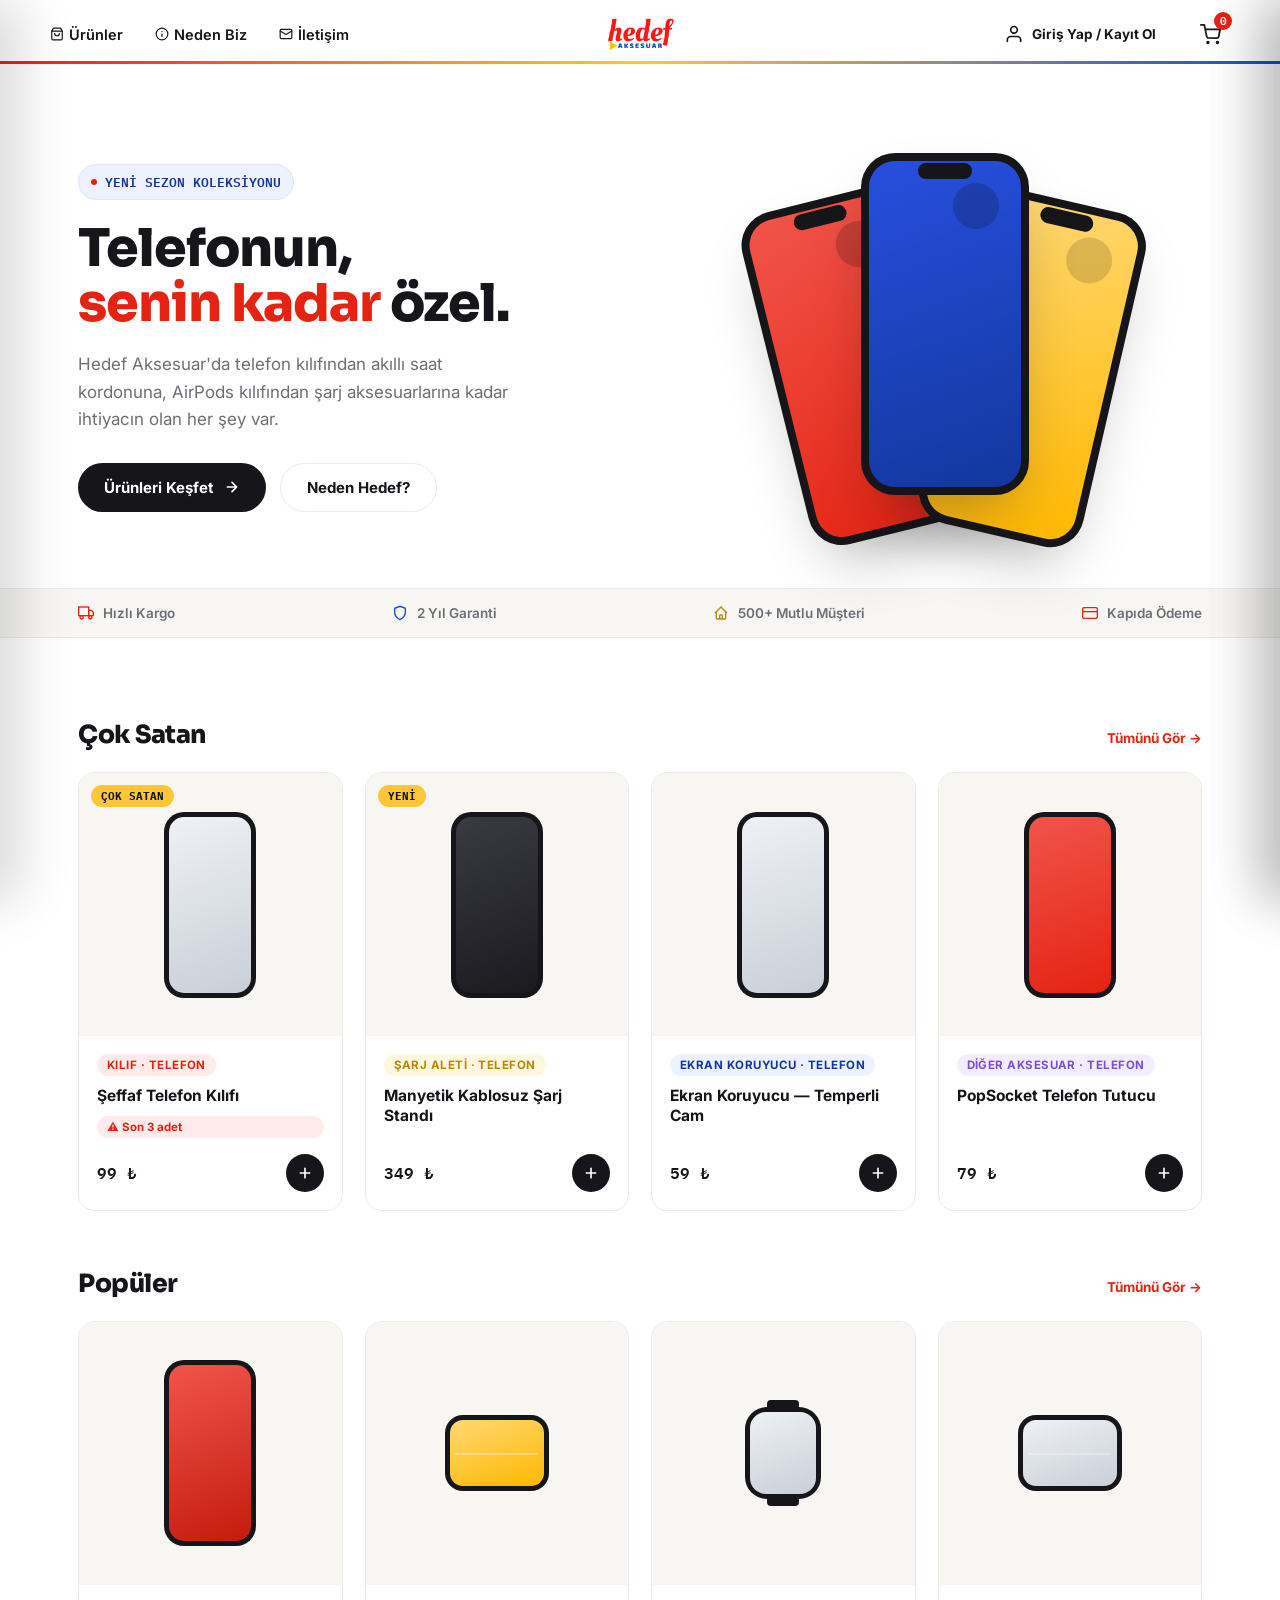
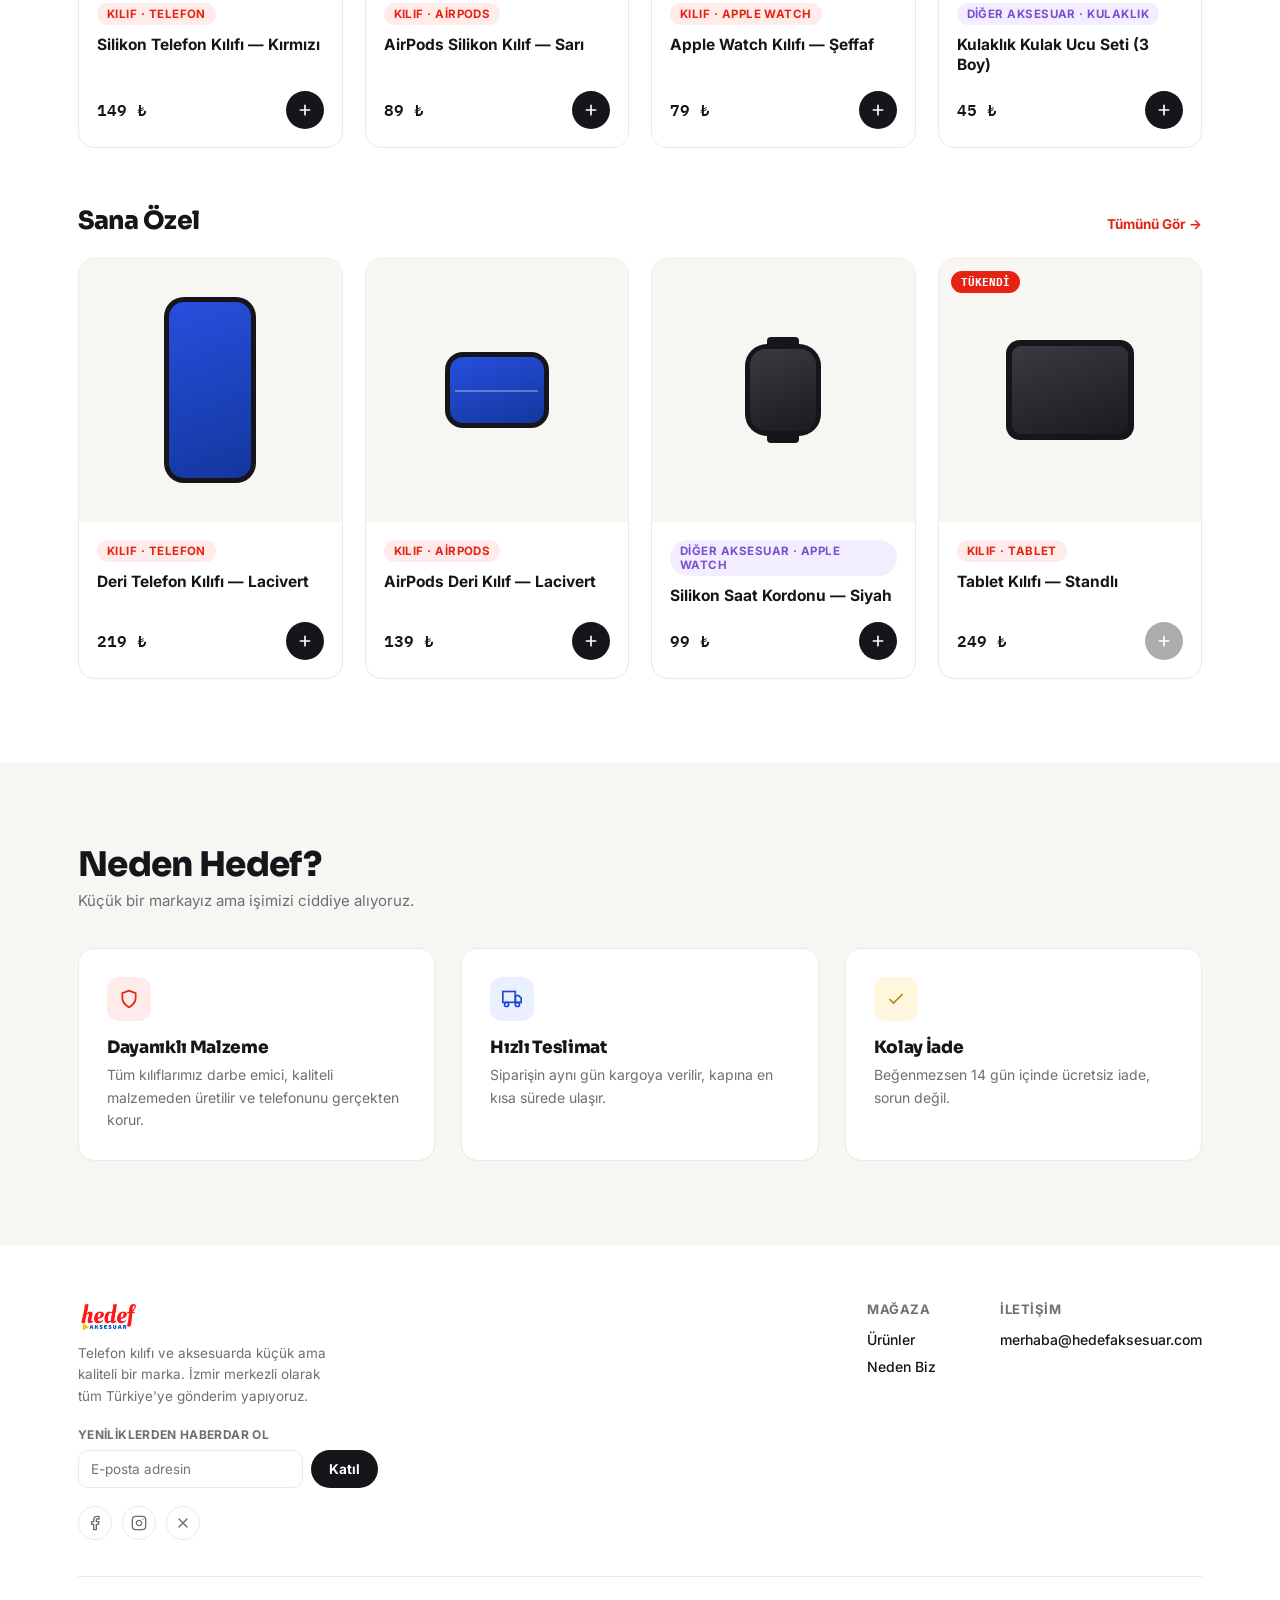
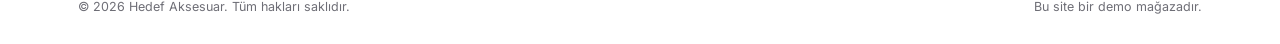
==== commit 42c5545f: "Site ayarlari penceresi soldan aciliyor (hamburger ile ayni tarafta)" ====
--- a/hedef-aksesuar-tekdosya.html
+++ b/hedef-aksesuar-tekdosya.html
@@ -814,6 +814,8 @@
     display:flex; flex-direction:column; box-shadow:-20px 0 50px rgba(0,0,0,0.15);
   }
   .drawer.open{transform:translateX(0);}
+  .drawer-left{right:auto; left:0; transform:translateX(-100%); box-shadow:20px 0 50px rgba(0,0,0,0.15);}
+  .drawer-left.open{transform:translateX(0);}
   .drawer-head{
     display:flex; justify-content:space-between; align-items:center; padding:22px 24px; border-bottom:1px solid var(--line);
   }
@@ -1323,7 +1325,7 @@
 </aside>
 
 <div class="overlay" id="settingsOverlay"></div>
-<aside class="drawer" id="settingsDrawer">
+<aside class="drawer drawer-left" id="settingsDrawer">
   <div class="drawer-head">
     <h3>Site Ayarları</h3>
     <button class="icon-btn" id="closeSettingsDrawer" aria-label="Ayarları kapat">
